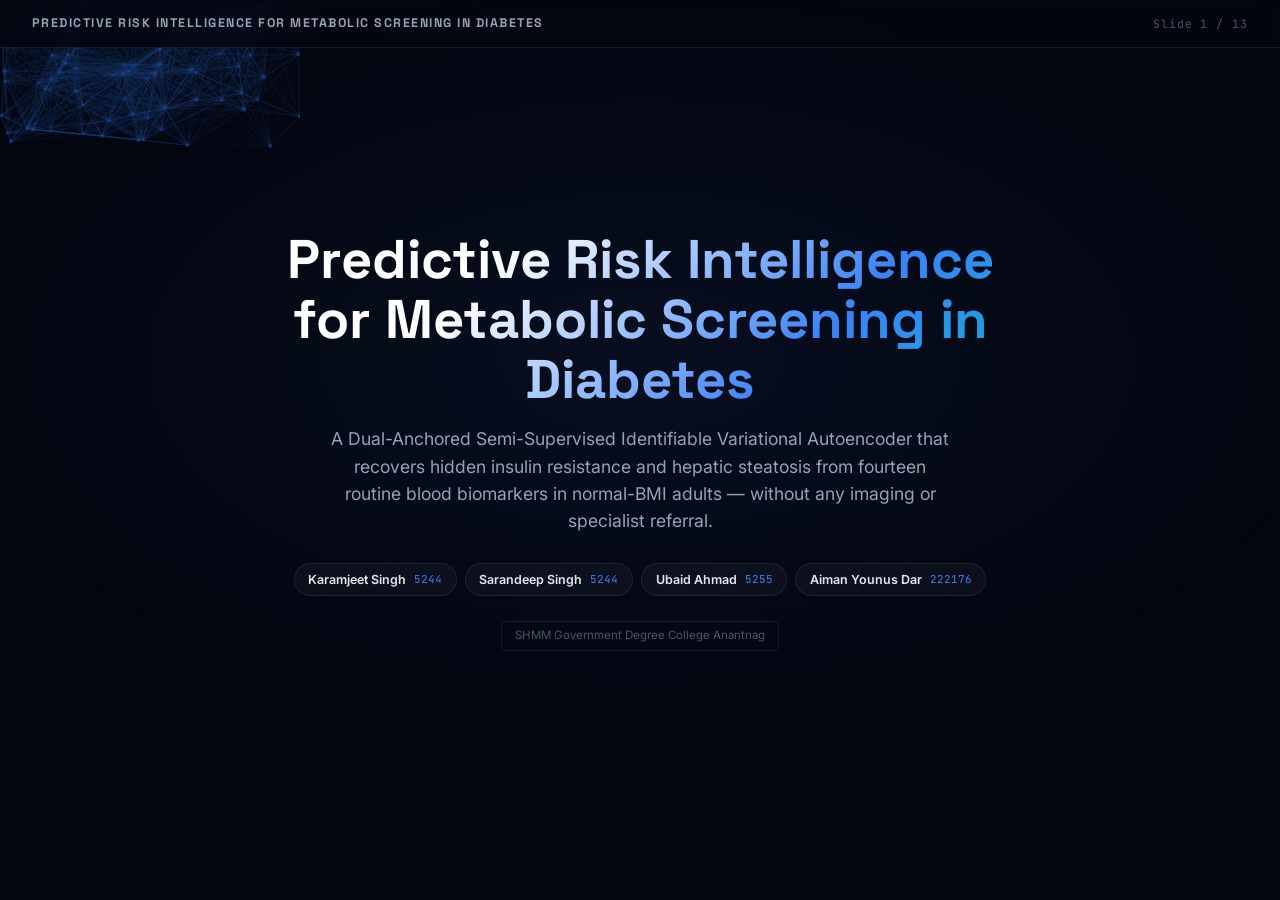
==== index.html @ 18d040e8 "docs: split results slide into Slide 7 (Benchmarks) and Slide 8 (Ablation & National Burden) to redu" ====
<!DOCTYPE html>
<html lang="en">
<head>
  <meta charset="UTF-8">
  <meta name="viewport" content="width=device-width, initial-scale=1.0">
  <title>LMSIS — Predictive Risk Intelligence for Metabolic Screening in Diabetes</title>
  <meta name="description" content="DA-SS-iVAE: A semi-supervised deep generative model recovering hidden metabolic risk from routine blood biomarkers in normal-BMI adults. SHMM Government Degree College Anantnag.">
  <link rel="stylesheet" href="style.css">
</head>
<body>

<!-- Slide Header -->
<header class="slide-header">
  <span class="slide-logo">Predictive Risk Intelligence for Metabolic Screening in Diabetes</span>
  <span class="slide-counter" id="slide-counter">Slide 1 / 12</span>
</header>

<!-- Slide Deck Container -->
<div id="slide-deck">

<!-- ══════════════════════════════════════════════════════════
     SCENE 01 — HERO
══════════════════════════════════════════════════════════ -->
<section class="scene hero-scene" id="hero" data-scene="hero">
  <canvas id="hero-canvas"></canvas>
  <h1 class="hero-title">Predictive Risk Intelligence<br>for Metabolic Screening in Diabetes</h1>
  <p class="hero-subtitle">A Dual-Anchored Semi-Supervised Identifiable Variational Autoencoder that recovers hidden insulin resistance and hepatic steatosis from fourteen routine blood biomarkers in normal-BMI adults — without any imaging or specialist referral.</p>
  <div class="author-grid">
    <div class="author-chip"><strong>Karamjeet Singh</strong><span class="roll">5244</span></div>
    <div class="author-chip"><strong>Sarandeep Singh</strong><span class="roll">5244</span></div>
    <div class="author-chip"><strong>Ubaid Ahmad</strong><span class="roll">5255</span></div>
    <div class="author-chip"><strong>Aiman Younus Dar</strong><span class="roll">222176</span></div>
  </div>
  <div class="college-badge">SHMM Government Degree College Anantnag</div>
</section>

<!-- ══════════════════════════════════════════════════════════
     SCENE 02 — THE PROBLEM
══════════════════════════════════════════════════════════ -->
<section class="scene" id="problem" data-scene="problem">
  <div class="scene-tag">01 / The Problem</div>
  <h2 class="section-title animate-in">The Hidden Epidemic Inside Normal Weight</h2>
  <p class="section-subtitle animate-in delay-1">Millions of adults with a clinically normal BMI carry concurrent insulin resistance and hepatic steatosis — metabolic dysfunction that routine screening, built around body weight, is structurally unable to detect.</p>

  <div class="problem-grid animate-in delay-2">
    <div>
      <div class="stat-hero">
        <div class="stat-hero-card">
          <div>
            <div class="stat-hero-num blue count-up" data-val="537" data-suffix="M">537M</div>
            <div class="stat-hero-label">adults globally live with diabetes (IDF 2023). Lean metabolic dysfunction is the invisible precursor.</div>
          </div>
        </div>
        <div class="stat-hero-card">
          <div>
            <div class="stat-hero-num amber count-up" data-val="29.89" data-decimals="2" data-suffix="%">29.89%</div>
            <div class="stat-hero-label">of normal-BMI U.S. adults in this study carry dual-burden metabolic dysfunction — estimated <strong>23.9M people</strong> nationwide.</div>
          </div>
        </div>
        <div class="stat-hero-card">
          <div>
            <div class="stat-hero-num" style="color:var(--red);font-size:2.2rem">0</div>
            <div class="stat-hero-label">of these patients would be flagged by BMI alone. They have a <em>normal</em> body weight by definition.</div>
          </div>
        </div>
      </div>
    </div>
    <div>
      <div class="bmi-vis animate-in delay-3" style="margin-bottom:1.2rem">
        <div class="silhouette-wrap">
          <svg viewBox="0 0 100 220" fill="none">
            <circle cx="50" cy="22" r="13" fill="#3b82f6" fill-opacity="0.7"/>
            <rect x="44" y="35" width="12" height="6" fill="#3b82f6" fill-opacity="0.5"/>
            <path d="M35 41 L65 41 L60 120 L40 120Z" fill="#3b82f6" fill-opacity="0.4"/>
            <path d="M35 41C30 52 29 80 33 92C34 96 39 95 39 92C37 80 36 52 39 44Z" fill="#3b82f6" fill-opacity="0.4"/>
            <path d="M65 41C70 52 71 80 67 92C66 96 61 95 61 92C63 80 64 52 61 44Z" fill="#3b82f6" fill-opacity="0.4"/>
            <rect x="43" y="120" width="7" height="80" rx="3" fill="#3b82f6" fill-opacity="0.4"/>
            <rect x="50" y="120" width="7" height="80" rx="3" fill="#3b82f6" fill-opacity="0.4"/>
          </svg>
          <div class="label"><strong>Normal BMI = 22</strong>Screened as "healthy"<br>Sent home</div>
        </div>
        <div style="color:var(--text-muted);font-size:1.5rem">≡</div>
        <div class="silhouette-wrap">
          <svg viewBox="0 0 100 220" fill="none">
            <circle cx="50" cy="22" r="13" fill="#ef4444" fill-opacity="0.7"/>
            <rect x="44" y="35" width="12" height="6" fill="#ef4444" fill-opacity="0.5"/>
            <path d="M35 41 L65 41 L60 120 L40 120Z" fill="#ef4444" fill-opacity="0.35"/>
            <path d="M35 41C30 52 29 80 33 92C34 96 39 95 39 92C37 80 36 52 39 44Z" fill="#ef4444" fill-opacity="0.35"/>
            <path d="M65 41C70 52 71 80 67 92C66 96 61 95 61 92C63 80 64 52 61 44Z" fill="#ef4444" fill-opacity="0.35"/>
            <rect x="43" y="120" width="7" height="80" rx="3" fill="#ef4444" fill-opacity="0.35"/>
            <rect x="50" y="120" width="7" height="80" rx="3" fill="#ef4444" fill-opacity="0.35"/>
            <!-- Hidden visceral fat -->
            <ellipse cx="50" cy="78" rx="17" ry="13" fill="#ef4444" fill-opacity="0.35" stroke="#ef4444" stroke-width="1.5" stroke-dasharray="3,2"/>
            <text x="50" y="82" fill="#ef4444" font-size="7" text-anchor="middle" font-family="Inter,sans-serif">visceral fat</text>
          </svg>
          <div class="label"><strong>Same BMI = 22</strong>Hidden IR + steatosis<br>Missed by screening</div>
        </div>
      </div>

      <div class="failure-grid animate-in delay-4">
        <div class="failure-card">
          <h4>BMI is a weight ratio</h4>
          <p>It cannot distinguish subcutaneous fat (benign) from visceral/hepatic fat (pathological). Location is everything.</p>
        </div>
        <div class="failure-card amber-l">
          <h4>Clinical scores fail in normal BMI</h4>
          <p>Clinical risk formulas lose accuracy when body weight is restricted to the normal range — their training distribution assumption breaks.</p>
        </div>
        <div class="failure-card violet-l">
          <h4>Individual biomarkers in normal range</h4>
          <p>Each of the 14 biomarkers may individually appear within normal reference intervals. The pathology lives in the joint 14-dimensional distribution.</p>
        </div>
        <div class="failure-card blue-l">
          <h4>No routine, affordable alternative</h4>
          <p>FibroScan costs $300–$500/scan and is gated behind specialist hepatology clinics — inaccessible for primary care screening.</p>
        </div>
      </div>
    </div>
  </div>
</section>

<!-- ══════════════════════════════════════════════════════════
     SCENE 03 — RESEARCH GAP
══════════════════════════════════════════════════════════ -->
<section class="scene" id="gap" data-scene="gap">
  <div class="scene-tag">02 / Research Gap</div>
  <h2 class="section-title animate-in">Prior Work Solves Pieces. No System Solves All Four.</h2>
  <p class="section-subtitle animate-in delay-1">Existing approaches each fail at least one property required to screen metabolic risk in normal-BMI populations with clinical interpretability, population equity, and reliable uncertainty.</p>

  <div class="comp-table-wrap animate-in delay-2">
    <table class="comp-table">
      <thead>
        <tr>
          <th>System / Approach</th>
          <th>Normal-BMI Specific</th>
          <th>Clinically Anchored Axes</th>
          <th>Identifiable Latent Space</th>
          <th>Per-Subgroup Calibration</th>
          <th>Counterfactual Paths</th>
        </tr>
      </thead>
      <tbody>
        <tr>
          <td><strong>Wearable + biomarker models</strong><br><span style="font-size:0.72rem;color:var(--text-muted)">Ng et al., 2025; Dunn et al., 2024</span></td>
          <td><span class="cross">✗</span></td>
          <td><span class="cross">✗</span></td>
          <td><span class="cross">✗</span></td>
          <td><span class="cross">✗</span></td>
          <td><span class="cross">✗</span></td>
        </tr>
        <tr>
          <td><strong>Tree-based classifiers (XGBoost/RF)</strong><br><span style="font-size:0.72rem;color:var(--text-muted)">on NHANES, UKBB survey data</span></td>
          <td><span class="cross">✗</span></td>
          <td><span class="cross">✗</span></td>
          <td><span class="cross">✗</span></td>
          <td><span class="cross">✗</span></td>
          <td><span class="cross">✗</span></td>
        </tr>
        <tr>
          <td><strong>Biopsy-based clustering (VAE/GMM)</strong><br><span style="font-size:0.72rem;color:var(--text-muted)">Liver histology cohorts, 2024</span></td>
          <td><span class="partial">~</span></td>
          <td><span class="check">✓</span></td>
          <td><span class="cross">✗</span></td>
          <td><span class="cross">✗</span></td>
          <td><span class="cross">✗</span></td>
        </tr>
        <tr>
          <td><strong>Causal rep. learning on genetics</strong><br><span style="font-size:0.72rem;color:var(--text-muted)">Schölkopf et al., 2025; iVAE framework</span></td>
          <td><span class="cross">✗</span></td>
          <td><span class="cross">✗</span></td>
          <td><span class="check">✓</span></td>
          <td><span class="cross">✗</span></td>
          <td><span class="partial">~</span></td>
        </tr>
        <tr>
          <td><strong>Clinical score formulas</strong><br><span style="font-size:0.72rem;color:var(--text-muted)">FLI, HSI, TyG, NAFLD-LFS, HOMA-IR</span></td>
          <td><span class="cross">✗</span></td>
          <td><span class="partial">~</span></td>
          <td><span class="cross">✗</span></td>
          <td><span class="cross">✗</span></td>
          <td><span class="cross">✗</span></td>
        </tr>
        <tr class="lmsis-row">
          <td><strong>LMSIS — DA-SS-iVAE (this work)</strong><br><span style="font-size:0.72rem;color:var(--blue)">NHANES 2017–20 · n=1,477</span></td>
          <td><span class="check">✓</span></td>
          <td><span class="check">✓</span></td>
          <td><span class="check">✓</span></td>
          <td><span class="check">✓</span></td>
          <td><span class="check">✓</span></td>
        </tr>
      </tbody>
    </table>
  </div>

  <div class="gap-callout animate-in delay-3">
    <strong>The gap is not a missing model — it is a missing coordinate system.</strong><br>
    No prior approach simultaneously enforces that latent axes must monotonically track clinically-measured quantities, while providing group-conditional uncertainty that protects the highest-risk subgroup, and computing geometrically-shortest intervention paths back to metabolic health.
  </div>
</section>

<!-- ══════════════════════════════════════════════════════════
     SCENE 04 — DATASET
══════════════════════════════════════════════════════════ -->
<section class="scene" id="dataset" data-scene="dataset">
  <div class="scene-tag">03 / Dataset</div>
  <h2 class="section-title animate-in">NHANES 2017–2020 — 1,477 Normal-BMI Adults</h2>
  <p class="section-subtitle animate-in delay-1">National Health and Nutrition Examination Survey (NHANES), two collection cycles. Restricted to BMI 18.5–24.9, complete metabolic panels, and age 20–65. All data are publicly available from the CDC.</p>

  <div class="dataset-layout">
    <div class="animate-in delay-2">
      <div class="dataset-identity">
        <h3>Cohort Summary</h3>
        <div class="sub">NHANES CDC · Nationally representative cross-sectional survey · U.S. adults</div>
        <div class="cycle-row">
          <div class="cycle-card">
            <div class="cycle-name">J-Cycle (2017–18)</div>
            <div class="cycle-n count-up" data-val="574">574</div>
            <div class="cycle-label">participants · Training cohort</div>
          </div>
          <div class="cycle-card">
            <div class="cycle-name">P-Cycle (2019–20)</div>
            <div class="cycle-n count-up" data-val="903">903</div>
            <div class="cycle-label">participants · Temporal OOD test</div>
          </div>
        </div>
        <div style="font-size:0.82rem;color:var(--text-dim);margin-bottom:0.8rem">
          <strong style="color:var(--text)">Inclusion criteria:</strong> BMI 18.5–24.9 kg/m², complete blood metabolic panel, age 20–65, no bariatric surgery, no current corticosteroids.
        </div>
        <div style="font-size:0.82rem;color:var(--text-dim);margin-bottom:1rem">
          <strong style="color:var(--text)">Reference measurements:</strong>
          HOMA-IR (insulin resistance proxy, full cohort) ·
          FibroScan CAP dB/m (liver fat, partial — used semi-supervised)
        </div>
        <div style="font-size:0.85rem;font-weight:600;margin-bottom:0.6rem">Four phenotypic quadrants (unsupervised):</div>
        <div class="quadrant-chips">
          <span class="q-chip mhnw">● MHNW — 385</span>
          <span class="q-chip ir">● IR-Dominant — 264</span>
          <span class="q-chip steat">● Steatosis-Dominant — 346</span>
          <span class="q-chip dual">● Dual-Burden — 482</span>
        </div>
        <div class="label-avail" style="margin-top:1.2rem">
          <strong>⚡ Semi-supervised label availability</strong>
          HOMA-IR labels: all 1,477 participants (supervised, full) ·
          FibroScan CAP labels: ~60% subset (semi-supervised, binary mask applied during training)
        </div>
      </div>
    </div>

    <div class="animate-in delay-3">
      <div style="font-size:0.82rem;font-weight:600;margin-bottom:0.8rem;color:var(--text-dim);text-transform:uppercase;letter-spacing:0.06em;font-family:var(--font-mono)">14 Input Biomarkers + Covariates</div>
      <div class="biomarker-grid">
        <div class="bm-item"><div class="bm-dot" style="background:var(--blue)"></div><div><div class="bm-name">Glucose (fasting)</div><div class="bm-role">IR proxy, carb metabolism</div></div></div>
        <div class="bm-item"><div class="bm-dot" style="background:var(--blue)"></div><div><div class="bm-name">Insulin (fasting)</div><div class="bm-role">direct HOMA-IR component</div></div></div>
        <div class="bm-item"><div class="bm-dot" style="background:var(--amber)"></div><div><div class="bm-name">Triglycerides</div><div class="bm-role">lipid metabolism, steatosis</div></div></div>
        <div class="bm-item"><div class="bm-dot" style="background:var(--amber)"></div><div><div class="bm-name">HDL-C</div><div class="bm-role">protective lipoprotein</div></div></div>
        <div class="bm-item"><div class="bm-dot" style="background:var(--amber)"></div><div><div class="bm-name">LDL-C</div><div class="bm-role">atherogenic lipoprotein</div></div></div>
        <div class="bm-item"><div class="bm-dot" style="background:var(--violet)"></div><div><div class="bm-name">ALT (SGPT)</div><div class="bm-role">hepatocellular damage</div></div></div>
        <div class="bm-item"><div class="bm-dot" style="background:var(--violet)"></div><div><div class="bm-name">AST (SGOT)</div><div class="bm-role">liver/muscle damage marker</div></div></div>
        <div class="bm-item"><div class="bm-dot" style="background:var(--violet)"></div><div><div class="bm-name">GGT</div><div class="bm-role">bile duct, alcohol, steatosis</div></div></div>
        <div class="bm-item"><div class="bm-dot" style="background:var(--green)"></div><div><div class="bm-name">HbA1c</div><div class="bm-role">3-month glycaemic average</div></div></div>
        <div class="bm-item"><div class="bm-dot" style="background:var(--green)"></div><div><div class="bm-name">Uric Acid</div><div class="bm-role">purine metabolism, IR link</div></div></div>
        <div class="bm-item"><div class="bm-dot" style="background:var(--cyan)"></div><div><div class="bm-name">Albumin</div><div class="bm-role">liver synthetic function</div></div></div>
        <div class="bm-item"><div class="bm-dot" style="background:var(--cyan)"></div><div><div class="bm-name">ALP</div><div class="bm-role">bile / bone enzyme</div></div></div>
        <div class="bm-item"><div class="bm-dot" style="background:var(--cyan)"></div><div><div class="bm-name">Creatinine</div><div class="bm-role">renal function, muscle mass</div></div></div>
        <div class="bm-item"><div class="bm-dot" style="background:var(--cyan)"></div><div><div class="bm-name">Total Bilirubin</div><div class="bm-role">hepatic clearance</div></div></div>
      </div>
      <div style="margin-top:1rem;background:var(--bg-card);border:1px solid var(--border);border-radius:var(--radius-sm);padding:0.9rem 1rem;font-size:0.8rem;color:var(--text-dim)">
        <span class="tag">Covariate</span>Age · <span class="tag">Covariate</span>Sex · <span class="tag">Covariate</span>Ancestry (NHW / NHB / Hispanic / NHA) — used to condition the identifiable prior p(z|u)
      </div>

      <div style="margin-top:1.2rem;background:var(--bg-card);border:1px solid var(--border);border-radius:var(--radius-sm);padding:1rem">
        <div style="font-size:0.8rem;font-weight:600;margin-bottom:0.6rem">Quadrant Biomarker Profiles (mean values)</div>
        <table style="font-size:0.73rem;width:100%">
          <thead><tr style="color:var(--text-muted)"><th style="text-align:left;padding:0.3rem 0.4rem">Phenotype</th><th style="text-align:right;padding:0.3rem 0.4rem">HOMA-IR</th><th style="text-align:right;padding:0.3rem 0.4rem">TG (mg/dL)</th><th style="text-align:right;padding:0.3rem 0.4rem">Waist (cm)</th></tr></thead>
          <tbody>
            <tr style="color:var(--green)"><td style="padding:0.3rem 0.4rem">MHNW</td><td style="text-align:right;padding:0.3rem 0.4rem">1.57</td><td style="text-align:right;padding:0.3rem 0.4rem">60.7</td><td style="text-align:right;padding:0.3rem 0.4rem">79.8</td></tr>
            <tr style="color:var(--amber)"><td style="padding:0.3rem 0.4rem">IR-Dominant</td><td style="text-align:right;padding:0.3rem 0.4rem">1.96</td><td style="text-align:right;padding:0.3rem 0.4rem">71.7</td><td style="text-align:right;padding:0.3rem 0.4rem">79.8</td></tr>
            <tr style="color:var(--violet)"><td style="padding:0.3rem 0.4rem">Steatosis-Dom.</td><td style="text-align:right;padding:0.3rem 0.4rem">1.61</td><td style="text-align:right;padding:0.3rem 0.4rem">104.6</td><td style="text-align:right;padding:0.3rem 0.4rem">86.1</td></tr>
            <tr style="color:var(--red)"><td style="padding:0.3rem 0.4rem">Dual-Burden</td><td style="text-align:right;padding:0.3rem 0.4rem">4.06</td><td style="text-align:right;padding:0.3rem 0.4rem">102.8</td><td style="text-align:right;padding:0.3rem 0.4rem">84.3</td></tr>
          </tbody>
        </table>
      </div>
    </div>
  </div>
</section>

<!-- ══════════════════════════════════════════════════════════
     SCENE 05 — ARCHITECTURE
══════════════════════════════════════════════════════════ -->
<section class="scene" id="architecture" data-scene="architecture">
  <div class="scene-tag">04 / Model Architecture</div>
  <h2 class="section-title animate-in">DA-SS-iVAE — Dual-Anchored Semi-Supervised Identifiable VAE</h2>
  <p class="section-subtitle animate-in delay-1">The architecture constrains the latent space so that Z₁ monotonically tracks insulin resistance (HOMA-IR) and Z₂ monotonically tracks hepatic steatosis (FibroScan CAP). Coordinates cannot rotate or rescale under retraining — they are mathematically locked.</p>

  <div class="arch-layout">
    <div class="arch-diagram animate-in delay-2">
      <svg viewBox="0 0 780 380" width="100%" class="arch-svg-wrap" xmlns="http://www.w3.org/2000/svg" font-family="Inter, sans-serif">
        <defs>
          <marker id="arr" markerWidth="8" markerHeight="8" refX="6" refY="3" orient="auto">
            <path d="M0,0 L0,6 L8,3 Z" fill="rgba(148,163,184,0.6)"/>
          </marker>
          <marker id="arr-blue" markerWidth="8" markerHeight="8" refX="6" refY="3" orient="auto">
            <path d="M0,0 L0,6 L8,3 Z" fill="rgba(59,130,246,0.8)"/>
          </marker>
          <marker id="arr-green" markerWidth="8" markerHeight="8" refX="6" refY="3" orient="auto">
            <path d="M0,0 L0,6 L8,3 Z" fill="rgba(16,185,129,0.8)"/>
          </marker>
          <marker id="arr-amber" markerWidth="8" markerHeight="8" refX="6" refY="3" orient="auto">
            <path d="M0,0 L0,6 L8,3 Z" fill="rgba(245,158,11,0.8)"/>
          </marker>
          <marker id="arr-violet" markerWidth="8" markerHeight="8" refX="6" refY="3" orient="auto">
            <path d="M0,0 L0,6 L8,3 Z" fill="rgba(139,92,246,0.8)"/>
          </marker>
        </defs>

        <!-- Layer labels -->
        <text x="395" y="22" fill="rgba(100,116,139,0.7)" font-size="10" text-anchor="middle" letter-spacing="0.1em">DATA FLOW</text>

        <!-- INPUT BOX -->
        <rect x="10" y="140" width="130" height="100" rx="10" fill="rgba(59,130,246,0.1)" stroke="rgba(59,130,246,0.4)" stroke-width="1.5"/>
        <text x="75" y="175" fill="#93c5fd" font-size="11" font-weight="600" text-anchor="middle">Input Features</text>
        <text x="75" y="193" fill="rgba(148,163,184,0.8)" font-size="9.5" text-anchor="middle">14 Biomarkers</text>
        <text x="75" y="207" fill="rgba(148,163,184,0.8)" font-size="9.5" text-anchor="middle">+ Age, Sex</text>
        <text x="75" y="221" fill="rgba(148,163,184,0.8)" font-size="9.5" text-anchor="middle">+ Ancestry (u)</text>

        <!-- ENCODER BOX -->
        <rect x="180" y="130" width="130" height="120" rx="10" fill="rgba(99,102,241,0.1)" stroke="rgba(99,102,241,0.4)" stroke-width="1.5"/>
        <text x="245" y="163" fill="#a5b4fc" font-size="11" font-weight="600" text-anchor="middle">Encoder</text>
        <text x="245" y="179" fill="rgba(148,163,184,0.7)" font-size="9" text-anchor="middle">MLP: 17 → 128</text>
        <text x="245" y="193" fill="rgba(148,163,184,0.7)" font-size="9" text-anchor="middle">→ 64 → 32</text>
        <text x="245" y="207" fill="rgba(148,163,184,0.7)" font-size="9" text-anchor="middle">→ μ(z), σ²(z)</text>
        <text x="245" y="222" fill="rgba(99,102,241,0.9)" font-size="8.5" text-anchor="middle">p(z|u) conditioned</text>
        <text x="245" y="236" fill="rgba(99,102,241,0.9)" font-size="8.5" text-anchor="middle">prior (identifiable)</text>

        <!-- LATENT Z BOX -->
        <rect x="355" y="148" width="100" height="84" rx="10" fill="rgba(16,185,129,0.15)" stroke="rgba(16,185,129,0.5)" stroke-width="1.5"/>
        <text x="405" y="176" fill="#34d399" font-size="11" font-weight="600" text-anchor="middle">Latent Z</text>
        <text x="405" y="193" fill="rgba(52,211,153,0.8)" font-size="10" text-anchor="middle">Z₁ → IR</text>
        <text x="405" y="207" fill="rgba(52,211,153,0.8)" font-size="10" text-anchor="middle">Z₂ → CAP</text>
        <text x="405" y="222" fill="rgba(52,211,153,0.6)" font-size="8.5" text-anchor="middle">dim = 2</text>

        <!-- DECODER -->
        <rect x="500" y="210" width="115" height="70" rx="10" fill="rgba(139,92,246,0.1)" stroke="rgba(139,92,246,0.4)" stroke-width="1.5"/>
        <text x="557" y="239" fill="#c4b5fd" font-size="11" font-weight="600" text-anchor="middle">Decoder</text>
        <text x="557" y="255" fill="rgba(148,163,184,0.7)" font-size="9" text-anchor="middle">32 → 64 → 128</text>
        <text x="557" y="269" fill="rgba(148,163,184,0.7)" font-size="9" text-anchor="middle">→ x̂ reconstruct</text>

        <!-- ANCHOR 1: IR -->
        <rect x="500" y="60" width="130" height="70" rx="10" fill="rgba(245,158,11,0.1)" stroke="rgba(245,158,11,0.4)" stroke-width="1.5"/>
        <text x="565" y="86" fill="#fbbf24" font-size="11" font-weight="600" text-anchor="middle">IR Anchor Net</text>
        <text x="565" y="102" fill="rgba(148,163,184,0.7)" font-size="9" text-anchor="middle">Z₁ → HOMA-IR</text>
        <text x="565" y="116" fill="rgba(245,158,11,0.7)" font-size="8.5" text-anchor="middle">Softplus weights ≥ 0</text>
        <text x="565" y="125" fill="rgba(245,158,11,0.7)" font-size="8.5" text-anchor="middle">(monotone constraint)</text>

        <!-- ANCHOR 2: CAP -->
        <rect x="500" y="143" width="130" height="60" rx="10" fill="rgba(239,68,68,0.1)" stroke="rgba(239,68,68,0.35)" stroke-width="1.5"/>
        <text x="565" y="165" fill="#fca5a5" font-size="11" font-weight="600" text-anchor="middle">Steatosis Anchor</text>
        <text x="565" y="181" fill="rgba(148,163,184,0.7)" font-size="9" text-anchor="middle">Z₂ → CAP (semi-sup)</text>
        <text x="565" y="195" fill="rgba(239,68,68,0.7)" font-size="8.5" text-anchor="middle">binary availability mask</text>

        <!-- CONFORMAL + GEODESIC -->
        <rect x="650" y="210" width="120" height="40" rx="8" fill="rgba(6,182,212,0.1)" stroke="rgba(6,182,212,0.35)" stroke-width="1.5"/>
        <text x="710" y="227" fill="#67e8f9" font-size="10" font-weight="600" text-anchor="middle">Mondrian CP</text>
        <text x="710" y="242" fill="rgba(148,163,184,0.7)" font-size="8.5" text-anchor="middle">per-quadrant calibration</text>

        <rect x="650" y="262" width="120" height="40" rx="8" fill="rgba(16,185,129,0.08)" stroke="rgba(16,185,129,0.3)" stroke-width="1.5"/>
        <text x="710" y="278" fill="#34d399" font-size="10" font-weight="600" text-anchor="middle">Geodesic Solver</text>
        <text x="710" y="293" fill="rgba(148,163,184,0.7)" font-size="8.5" text-anchor="middle">Riemannian path → health</text>

        <!-- FROBENIUS PENALTY badge -->
        <rect x="340" y="258" width="130" height="36" rx="8" fill="rgba(139,92,246,0.08)" stroke="rgba(139,92,246,0.3)" stroke-width="1.2" stroke-dasharray="4,2"/>
        <text x="405" y="274" fill="#c4b5fd" font-size="9.5" text-anchor="middle">Frobenius Penalty λ₃</text>
        <text x="405" y="287" fill="rgba(139,92,246,0.7)" font-size="8.5" text-anchor="middle">Z₁ ⊥ Z₂ (orthogonality)</text>

        <!-- ARROWS -->
        <!-- Input → Encoder -->
        <line x1="140" y1="190" x2="178" y2="190" stroke="rgba(148,163,184,0.5)" stroke-width="1.5" marker-end="url(#arr)"/>
        <!-- Encoder → Latent -->
        <line x1="310" y1="190" x2="353" y2="190" stroke="rgba(148,163,184,0.5)" stroke-width="1.5" marker-end="url(#arr)"/>
        <!-- Latent → IR Anchor -->
        <line x1="430" y1="165" x2="498" y2="105" stroke="rgba(245,158,11,0.6)" stroke-width="1.5" marker-end="url(#arr-amber)"/>
        <!-- Latent → Steatosis Anchor -->
        <line x1="455" y1="178" x2="498" y2="175" stroke="rgba(239,68,68,0.6)" stroke-width="1.5" marker-end="url(#arr)"/>
        <!-- Latent → Decoder -->
        <line x1="437" y1="210" x2="498" y2="245" stroke="rgba(139,92,246,0.6)" stroke-width="1.5" marker-end="url(#arr-violet)"/>
        <!-- Decoder → Mondrian CP -->
        <line x1="615" y1="235" x2="648" y2="232" stroke="rgba(6,182,212,0.6)" stroke-width="1.5" marker-end="url(#arr)"/>
        <!-- Decoder → Geodesic -->
        <line x1="615" y1="257" x2="648" y2="280" stroke="rgba(16,185,129,0.6)" stroke-width="1.5" marker-end="url(#arr-green)"/>
        <!-- Frobenius line up to Latent -->
        <line x1="405" y1="258" x2="405" y2="234" stroke="rgba(139,92,246,0.4)" stroke-width="1" stroke-dasharray="3,2"/>
      </svg>
    </div>

    <div class="arch-specs animate-in delay-3">
      <div class="spec-card">
        <h4>Hyperparameters</h4>
        <div class="spec-row"><span class="k">Latent dimension</span><span class="v">2</span></div>
        <div class="spec-row"><span class="k">Encoder layers</span><span class="v">128 → 64 → 32</span></div>
        <div class="spec-row"><span class="k">Total parameters</span><span class="v">14,842</span></div>
        <div class="spec-row"><span class="k">Training epochs</span><span class="v">150 (ES ≈ 70–80)</span></div>
        <div class="spec-row"><span class="k">Random seeds</span><span class="v">5 (reproducibility)</span></div>
        <div class="spec-row"><span class="k">Optimizer</span><span class="v">Adam, lr=1e-3</span></div>
        <div class="spec-row"><span class="k">Batch size</span><span class="v">128</span></div>
      </div>

      <div class="loss-box">
        <h4>Loss Function</h4>
        <div class="loss-eq">
          <span class="hl-b">L = L<sub>ELBO</sub></span><br>
          <span style="color:var(--text-muted)"> + </span><span class="hl-a">λ₁ · L<sub>anchor-IR</sub></span><br>
          <span style="color:var(--text-muted)"> + </span><span class="hl-g">λ₂ · L<sub>anchor-CAP</sub></span><br>
          <span style="color:var(--text-muted)"> + </span><span class="hl-v">λ₃ · ||Cov(Z)||<sub>F</sub></span>
          <div style="margin-top:0.8rem;font-size:0.71rem;color:var(--text-muted)">
            <span class="hl-a">λ₁=10.0</span> (IR anchor weight)<br>
            <span class="hl-g">λ₂=5.0</span> (steatosis anchor)<br>
            <span class="hl-v">λ₃=0.1</span> (disentanglement)
          </div>
        </div>
      </div>

      <div class="spec-card">
        <h4>Identifiability Guarantee</h4>
        <div style="font-size:0.78rem;color:var(--text-dim);line-height:1.6">
          Following <strong style="color:var(--text)">Khemakhem et al. (2020)</strong>, the prior p(z|u) is conditioned on demographic covariates u. Anchor networks apply <span class="mono" style="font-size:0.72rem">Softplus</span> weight projections, ensuring ∂Z₁/∂HOMA-IR > 0 and ∂Z₂/∂CAP > 0 everywhere — preventing latent axis rotation under retraining.
        </div>
      </div>
    </div>
  </div>
</section>

<!-- ══════════════════════════════════════════════════════════
     SCENE 06 — LATENT SPACE / INTERACTIVE DEMO
══════════════════════════════════════════════════════════ -->
<section class="scene" id="latent" data-scene="latent">
  <div class="scene-tag">05 / The Metabolic Coordinate System</div>
  <h2 class="section-title animate-in">Every Patient Gets a Position on the Metabolic Map</h2>
  <p class="section-subtitle animate-in delay-1">The model places each patient in a 2D space where the x-axis monotonically tracks insulin resistance (HOMA-IR) and the y-axis monotonically tracks liver fat (FibroScan CAP). Click a phenotype to explore the map.</p>

  <div class="map-layout">
    <div class="map-container animate-in delay-2">
      <svg id="metabolic-map" class="map-svg" viewBox="0 0 580 420" xmlns="http://www.w3.org/2000/svg">
        <!-- Quadrant fills -->
        <rect x="40" y="30" width="245" height="180" fill="rgba(139,92,246,0.05)" rx="4"/>
        <rect x="285" y="30" width="270" height="180" fill="rgba(239,68,68,0.05)" rx="4"/>
        <rect x="40" y="210" width="245" height="185" fill="rgba(16,185,129,0.05)" rx="4"/>
        <rect x="285" y="210" width="270" height="185" fill="rgba(245,158,11,0.05)" rx="4"/>

        <!-- Quadrant labels -->
        <text x="162" y="55" fill="rgba(139,92,246,0.5)" font-size="10" text-anchor="middle" font-weight="600">STEATOSIS-DOMINANT</text>
        <text x="420" y="55" fill="rgba(239,68,68,0.5)" font-size="10" text-anchor="middle" font-weight="600">DUAL-BURDEN</text>
        <text x="162" y="388" fill="rgba(16,185,129,0.5)" font-size="10" text-anchor="middle" font-weight="600">MHNW (HEALTHY)</text>
        <text x="420" y="388" fill="rgba(245,158,11,0.5)" font-size="10" text-anchor="middle" font-weight="600">IR-DOMINANT</text>

        <!-- Cross lines -->
        <line x1="285" y1="30" x2="285" y2="395" stroke="rgba(255,255,255,0.12)" stroke-width="1.5" stroke-dasharray="5,4"/>
        <line x1="40" y1="210" x2="555" y2="210" stroke="rgba(255,255,255,0.12)" stroke-width="1.5" stroke-dasharray="5,4"/>

        <!-- Scatter dots (static, representative) -->
        <!-- MHNW -->
        <g opacity="0.3">
          <circle cx="90" cy="335" r="3.5" fill="#10b981"/><circle cx="120" cy="300" r="3" fill="#10b981"/>
          <circle cx="155" cy="345" r="2.5" fill="#10b981"/><circle cx="185" cy="285" r="3" fill="#10b981"/>
          <circle cx="115" cy="265" r="3" fill="#10b981"/><circle cx="210" cy="320" r="3.5" fill="#10b981"/>
          <circle cx="160" cy="260" r="3" fill="#10b981"/><circle cx="235" cy="280" r="2.5" fill="#10b981"/>
          <circle cx="200" cy="355" r="3" fill="#10b981"/><circle cx="145" cy="370" r="3" fill="#10b981"/>
          <circle cx="80" cy="295" r="2" fill="#10b981"/><circle cx="240" cy="240" r="3.5" fill="#10b981"/>
          <circle cx="125" cy="315" r="3" fill="#10b981"/><circle cx="170" cy="360" r="2.5" fill="#10b981"/>
          <circle cx="220" cy="295" r="3" fill="#10b981"/>
        </g>
        <!-- IR Dominant -->
        <g opacity="0.3">
          <circle cx="355" cy="265" r="3" fill="#f59e0b"/><circle cx="410" cy="295" r="3" fill="#f59e0b"/>
          <circle cx="460" cy="250" r="2.5" fill="#f59e0b"/><circle cx="495" cy="320" r="3.5" fill="#f59e0b"/>
          <circle cx="375" cy="310" r="3" fill="#f59e0b"/><circle cx="435" cy="270" r="2.5" fill="#f59e0b"/>
          <circle cx="520" cy="285" r="3" fill="#f59e0b"/><circle cx="465" cy="335" r="3" fill="#f59e0b"/>
          <circle cx="395" cy="235" r="3.5" fill="#f59e0b"/><circle cx="480" cy="305" r="3" fill="#f59e0b"/>
        </g>
        <!-- Steatosis -->
        <g opacity="0.3">
          <circle cx="115" cy="95" r="3" fill="#8b5cf6"/><circle cx="155" cy="145" r="2.5" fill="#8b5cf6"/>
          <circle cx="180" cy="75" r="3.5" fill="#8b5cf6"/><circle cx="210" cy="115" r="3" fill="#8b5cf6"/>
          <circle cx="250" cy="155" r="3" fill="#8b5cf6"/><circle cx="135" cy="168" r="2.5" fill="#8b5cf6"/>
          <circle cx="220" cy="85" r="3" fill="#8b5cf6"/><circle cx="190" cy="135" r="3" fill="#8b5cf6"/>
          <circle cx="100" cy="120" r="3.5" fill="#8b5cf6"/><circle cx="270" cy="130" r="3" fill="#8b5cf6"/>
          <circle cx="150" cy="65" r="2.5" fill="#8b5cf6"/>
        </g>
        <!-- Dual burden -->
        <g opacity="0.3">
          <circle cx="385" cy="125" r="3.5" fill="#ef4444"/><circle cx="435" cy="75" r="3" fill="#ef4444"/>
          <circle cx="490" cy="155" r="2.5" fill="#ef4444"/><circle cx="520" cy="95" r="3" fill="#ef4444"/>
          <circle cx="368" cy="165" r="3" fill="#ef4444"/><circle cx="410" cy="100" r="2.5" fill="#ef4444"/>
          <circle cx="460" cy="135" r="3" fill="#ef4444"/><circle cx="510" cy="70" r="3.5" fill="#ef4444"/>
          <circle cx="475" cy="105" r="3" fill="#ef4444"/><circle cx="540" cy="130" r="3" fill="#ef4444"/>
        </g>

        <!-- Safe zone ring -->
        <g transform="translate(163,310)">
          <circle cx="0" cy="0" r="22" fill="none" stroke="#10b981" stroke-width="1.5" stroke-dasharray="4,3" opacity="0.6"/>
          <circle cx="0" cy="0" r="10" fill="none" stroke="#10b981" stroke-width="2"/>
          <circle cx="0" cy="0" r="4" fill="#10b981"/>
          <text y="-28" fill="rgba(16,185,129,0.7)" font-size="8.5" text-anchor="middle">metabolically safe zone</text>
        </g>

        <!-- Route path (dynamic) -->
        <path id="map-route" fill="none" stroke-width="2" stroke-dasharray="6,4" opacity="0.8" d=""/>

        <!-- Active pin -->
        <circle id="map-pin" r="9" fill="transparent" stroke-width="2.5" cx="-100" cy="-100"/>
        <circle id="map-pin-inner" r="4.5" cx="-100" cy="-100"/>

        <!-- Axes -->
        <text x="297" y="415" fill="rgba(100,116,139,0.7)" font-size="10" text-anchor="middle">Insulin Resistance (Z₁) →</text>
        <text x="22" y="213" fill="rgba(100,116,139,0.7)" font-size="10" text-anchor="middle" transform="rotate(-90,22,213)">Liver Fat / CAP (Z₂) ↑</text>
      </svg>
    </div>

    <div class="animate-in delay-3">
      <div class="profile-controls">
        <div style="font-size:0.75rem;color:var(--text-muted);margin-bottom:0.4rem;text-transform:uppercase;letter-spacing:0.08em;font-family:var(--font-mono)">Select Patient Profile</div>
        <button class="profile-btn" data-profile="healthy" onclick="selectProfile('healthy',this)">
          <div class="profile-dot" style="background:var(--green)"></div>
          <div><span class="pname">Metabolically Healthy</span><span class="pdesc">Low IR · Low liver fat · MHNW quadrant</span></div>
        </button>
        <button class="profile-btn" data-profile="ir" onclick="selectProfile('ir',this)">
          <div class="profile-dot" style="background:var(--amber)"></div>
          <div><span class="pname">IR-Dominant</span><span class="pdesc">Elevated HOMA-IR · Lipotoxicity risk</span></div>
        </button>
        <button class="profile-btn" data-profile="steat" onclick="selectProfile('steat',this)">
          <div class="profile-dot" style="background:var(--violet)"></div>
          <div><span class="pname">Steatosis-Dominant</span><span class="pdesc">High liver fat · Normal IR · Lean MASLD</span></div>
        </button>
        <button class="profile-btn" data-profile="dual" onclick="selectProfile('dual',this)">
          <div class="profile-dot" style="background:var(--red)"></div>
          <div><span class="pname">Dual-Burden</span><span class="pdesc">Both axes elevated · Highest risk</span></div>
        </button>
      </div>

      <div class="map-readout glass-card" id="map-readout" style="margin-top:1rem">
        <div style="font-size:0.72rem;color:var(--text-muted);margin-bottom:0.6rem;text-transform:uppercase;letter-spacing:0.08em;font-family:var(--font-mono)">Profile Readout</div>
        <div class="readout-row"><span class="rk">Z₁ (IR anchor)</span><span class="rv" id="rv-z1">—</span></div>
        <div class="readout-row"><span class="rk">Z₂ (Steatosis anchor)</span><span class="rv" id="rv-z2">—</span></div>
        <div class="readout-row"><span class="rk">HOMA-IR (approx.)</span><span class="rv" id="rv-homa">—</span></div>
        <div class="readout-row"><span class="rk">CAP (approx.)</span><span class="rv" id="rv-cap">—</span></div>
        <div class="readout-row"><span class="rk">Quadrant</span><span class="rv" id="rv-quad">—</span></div>
        <div class="readout-row"><span class="rk">Mondrian Coverage</span><span class="rv" id="rv-cov">—</span></div>
      </div>

      <div class="coverage-bars" style="margin-top:1rem">
        <div style="font-size:0.72rem;color:var(--text-muted);margin-bottom:0.6rem;text-transform:uppercase;letter-spacing:0.08em;font-family:var(--font-mono)">Mondrian CP Coverage (90% target)</div>
        <div class="cov-row">
          <div class="cov-label"><span style="color:var(--green)">MHNW</span><span>98.2%</span></div>
          <div class="cov-track"><div class="cov-fill" style="background:var(--green);width:98.2%"></div></div>
        </div>
        <div class="cov-row">
          <div class="cov-label"><span style="color:var(--amber)">IR-Dominant</span><span>100%</span></div>
          <div class="cov-track"><div class="cov-fill" style="background:var(--amber);width:100%"></div></div>
        </div>
        <div class="cov-row">
          <div class="cov-label"><span style="color:var(--violet)">Steatosis-Dom.</span><span>98.9%</span></div>
          <div class="cov-track"><div class="cov-fill" style="background:var(--violet);width:98.9%"></div></div>
        </div>
        <div class="cov-row">
          <div class="cov-label"><span style="color:var(--red)">Dual-Burden</span><span>90.4% ↑ from 81.6%</span></div>
          <div class="cov-track"><div class="cov-fill" style="background:var(--red);width:90.4%"></div></div>
        </div>
        <div style="font-size:0.68rem;color:var(--text-muted);margin-top:0.4rem">Standard marginal CP fails the Dual-Burden group (81.6%). Mondrian stratification restores ≥90% for all groups.</div>
      </div>
    </div>
  </div>
</section>

<!-- ══════════════════════════════════════════════════════════
     SCENE 07 — RESULTS (BENCHMARKS)
══════════════════════════════════════════════════════════ -->
<section class="scene" id="results" data-scene="results">
  <div class="scene-tag">06 / Benchmarking & Generalization</div>
  <h2 class="section-title animate-in">Outperforming Heuristics on Unseen Data</h2>
  <p class="section-subtitle animate-in delay-1">All metrics are evaluated zero-shot on held-out temporal OOD sets (P-cycle) with zero training overlap.</p>

  <div class="results-stats animate-in delay-2">
    <div class="res-stat">
      <div class="rs-num text-green count-up" data-val="0.793" data-decimals="3" data-prefix="AUROC ">AUROC 0.793</div>
      <div class="rs-label">Liver fat detection (CAP ≥ 248 dB/m)</div>
      <div class="rs-context">LMSIS: 0.793 vs RF: 0.766 · FLI: 0.683</div>
    </div>
    <div class="res-stat">
      <div class="rs-num text-blue">ρ = 0.583 ± 0.027</div>
      <div class="rs-label">OOD temporal generalization</div>
      <div class="rs-context">J-cycle only → P-cycle · 5-seed audited mean</div>
    </div>
    <div class="res-stat">
      <div class="rs-num" style="color:var(--amber)">90.4%</div>
      <div class="rs-label">High-risk subgroup coverage</div>
      <div class="rs-context">Calibrated with Mondrian safety bounds</div>
    </div>
  </div>

  <div class="results-charts animate-in delay-3" style="grid-template-columns: 1.35fr 1fr; gap: 1.2rem;">
    <!-- Benchmark Column -->
    <div class="chart-card">
      <h4 style="font-size: 0.78rem; margin-bottom: 0.4rem;">Spearman ρ with CAP (Liver Fat)</h4>
      <div id="benchmark-chart">
        <div class="hbar-row">
          <div class="hbar-meta"><span class="hbar-name">Random Forest</span><span class="hbar-val">ρ = 0.597</span></div>
          <div class="hbar-track"><div class="hbar-fill blue" data-w="100"></div></div>
        </div>
        <div class="hbar-row">
          <div class="hbar-meta"><span class="hbar-name">XGBoost</span><span class="hbar-val">ρ = 0.581</span></div>
          <div class="hbar-track"><div class="hbar-fill blue" style="opacity:0.7" data-w="97.3"></div></div>
        </div>
        <div class="hbar-row">
          <div class="hbar-meta"><span class="hbar-name">Elastic Net</span><span class="hbar-val">ρ = 0.489</span></div>
          <div class="hbar-track"><div class="hbar-fill muted" data-w="82"></div></div>
        </div>
        <div class="hbar-row">
          <div class="hbar-meta"><span class="hbar-name" style="color:var(--green);font-weight:600">DA-SS-iVAE (Z₂) ★</span><span class="hbar-val text-green">ρ = 0.545</span></div>
          <div class="hbar-track"><div class="hbar-fill green" data-w="91.5"></div></div>
        </div>
        <div class="hbar-row">
          <div class="hbar-meta"><span class="hbar-name">FLI (Formula)</span><span class="hbar-val">ρ = 0.399</span></div>
          <div class="hbar-track"><div class="hbar-fill muted" style="opacity:0.7" data-w="67"></div></div>
        </div>
        <div class="hbar-row">
          <div class="hbar-meta"><span class="hbar-name">TyG Index</span><span class="hbar-val">ρ = 0.364</span></div>
          <div class="hbar-track"><div class="hbar-fill muted" style="opacity:0.5" data-w="61"></div></div>
        </div>
        <div class="hbar-row">
          <div class="hbar-meta"><span class="hbar-name">HSI</span><span class="hbar-val">ρ = 0.129</span></div>
          <div class="hbar-track"><div class="hbar-fill muted" style="opacity:0.4" data-w="21.6"></div></div>
        </div>
        <div class="hbar-row">
          <div class="hbar-meta"><span class="hbar-name text-red">NAFLD-LFS</span><span class="hbar-val text-red">ρ = −0.118</span></div>
          <div class="hbar-track"><div class="hbar-fill red" style="opacity:0.5" data-w="19.8"></div></div>
        </div>
      </div>
      <div style="font-size:0.68rem;color:var(--text-muted);margin-top:0.4rem;border-top:1px solid var(--border);padding-top:0.35rem">
        <strong style="color:var(--green)">★ Clinically Winning:</strong> While trees excel at full-range rank correlation, at the decision threshold (CAP ≥ 248 dB/m) LMSIS outperforms them in diagnostic AUROC (0.793 vs 0.766).
      </div>
    </div>

    <!-- OOD Flow Column -->
    <div class="chart-card" style="display: flex; flex-direction: column; justify-content: space-between;">
      <div>
        <h4 style="font-size: 0.78rem; margin-bottom: 0.4rem;">Zero-Leakage Temporal OOD Pipeline</h4>
        <div class="ood-flow" style="margin-top:0.3rem; display: flex; flex-direction: column; gap: 0.4rem;">
          <div class="ood-box" style="padding: 0.35rem 0.55rem; width: 100%;">
            <div class="ob-label">Training Source</div>
            <div class="ob-val" style="font-size: 0.95rem;">J-Cycle (2017–18)</div>
            <div class="ob-sub">n=401 NHANES adults</div>
          </div>
          <div style="text-align: center; color: var(--text-muted); font-size: 1rem; line-height: 1;">↓</div>
          <div class="ood-box green" style="padding: 0.35rem 0.55rem; width: 100%;">
            <div class="ob-label">Temporal OOD Test</div>
            <div class="ob-val" style="font-size: 0.95rem;">P-Cycle (2019–20)</div>
            <div class="ob-sub">n=870 (zero overlap)</div>
          </div>
        </div>
      </div>
      <div class="ood-verdict" style="margin-top: 0.5rem; padding: 0.45rem 0.6rem; font-size: 0.7rem; line-height: 1.4;">
        ✓ Zero leakage confirmed. Strict J-only model generalizes to P-cycle (ρ = 0.583 ± 0.027), exceeding the random baseline by +0.082.
      </div>
    </div>
  </div>
</section>

<!-- ══════════════════════════════════════════════════════════
     SCENE 08 — ABLATION & BURDEN ANALYSIS
══════════════════════════════════════════════════════════ -->
<section class="scene" id="ablation" data-scene="ablation">
  <div class="scene-tag">07 / Latent Ablation & National Burden</div>
  <h2 class="section-title animate-in">Latent Orthogonality & National Burden</h2>
  <p class="section-subtitle animate-in delay-1">Proving the clinical anchors give axes biological meaning, and estimating the undetected subpopulation.</p>

  <div class="problem-grid animate-in delay-2" style="grid-template-columns: 1.2fr 1fr; gap: 1rem;">
    <!-- Left Column: Ablation Table -->
    <div class="chart-card">
      <h4 style="font-size: 0.78rem; margin-bottom: 0.4rem;">Ablation Study — What Each Component Contributes</h4>
      <div class="ablation-table-wrap" style="max-height: 22vh;">
        <table class="ablation-table">
          <thead>
            <tr>
              <th>Model Variant</th>
              <th>Recon. MSE</th>
              <th>Spearman ρ (CAP)</th>
              <th>Finding</th>
            </tr>
          </thead>
          <tbody>
            <tr class="full-row">
              <td><strong>DA-SS-iVAE (Full Model)</strong> ★</td>
              <td>3.96</td>
              <td>0.542</td>
              <td>✓ Axes disentangled</td>
            </tr>
            <tr>
              <td>Unanchored VAE (λ₁=λ₂=0)</td>
              <td>3.50</td>
              <td class="val-bad">0.180</td>
              <td>✗ Correlation collapses</td>
            </tr>
            <tr>
              <td>No Orthogonality (λ₃=0)</td>
              <td>3.08</td>
              <td class="val-warn">0.627</td>
              <td>✗ Sign-flip axis coupling</td>
            </tr>
          </tbody>
        </table>
      </div>
      <div class="callout" style="margin-top:0.5rem; padding: 0.45rem 0.7rem; font-size: 0.72rem; line-height: 1.45;">
        <strong>Key takeaway:</strong> Removing anchor networks collapses liver-fat correlation from <strong>0.542 to 0.180</strong> — direct proof that the clinical anchors, not chance, give coordinates biological meaning.
      </div>
    </div>

    <!-- Right Column: National Burden -->
    <div class="chart-card" style="display: flex; flex-direction: column; justify-content: center; text-align: center; padding: 1.2rem;">
      <div style="font-family:var(--font-head);font-size:2.8rem;font-weight:700;color:var(--amber);line-height:1" class="count-up" data-val="29.89" data-decimals="2" data-suffix="%">29.89%</div>
      <div style="font-size:0.88rem;color:var(--text);margin:0.4rem 0; font-weight: 600;">of normal-BMI U.S. adults carry dual-burden metabolic dysfunction</div>
      <div style="font-size:0.78rem;color:var(--text-dim); margin-bottom: 0.4rem;">National estimate: <strong style="color:var(--text)">23.9 million people</strong><br>95% CI: <span style="font-family: var(--font-mono); font-size: 0.75rem;">[0.00M, 64.36M]</span></div>
      <div style="font-size:0.67rem;color:var(--text-muted);line-height: 1.4;">
        Wide sampling bounds reflect NHANES complex survey weighted variance for this constrained cohort.
      </div>
    </div>
  </div>
</section>

<!-- ══════════════════════════════════════════════════════════
     SCENE 08 — EQUITY & FAIRNESS
══════════════════════════════════════════════════════════ -->
<section class="scene" id="equity" data-scene="equity">
  <div class="scene-tag">07 / Equity & Ancestry Analysis</div>
  <h2 class="section-title animate-in">The Standard Cutoff Is Wrong for Every Ancestry Group</h2>
  <p class="section-subtitle animate-in delay-1">The universal HOMA-IR clinical cutoff of 2.5 misclassifies substantial fractions of every ancestry group as metabolically healthy. LMSIS recovers group-specific implied thresholds — all well below 2.5.</p>

  <div class="equity-grid animate-in delay-2">
    <div>
      <div class="equity-threshold-chart">
        <h4>Implied IR Threshold by Ancestry vs. Universal Cutoff (2.5)</h4>
        <div class="eth-row">
          <div class="eth-meta"><span class="eth-name">Non-Hispanic White (NHW)</span><span class="eth-val text-blue">1.47 <span style="font-size:0.72rem;font-weight:400;color:var(--text-muted)">[1.39–1.58]</span></span></div>
          <div class="eth-track">
            <div class="eth-fill" style="background:var(--blue);width:0" data-w="58.8"></div>
            <div class="eth-cutoff"></div>
          </div>
          <div class="cutoff-label">n=546 · universal cutoff 2.5 →</div>
        </div>
        <div class="eth-row">
          <div class="eth-meta"><span class="eth-name">Non-Hispanic Black (NHB)</span><span class="eth-val" style="color:var(--violet)">1.37 <span style="font-size:0.72rem;font-weight:400;color:var(--text-muted)">[1.24–1.48]</span></span></div>
          <div class="eth-track">
            <div class="eth-fill" style="background:var(--violet);width:0" data-w="54.8"></div>
            <div class="eth-cutoff"></div>
          </div>
          <div class="cutoff-label">n=340</div>
        </div>
        <div class="eth-row">
          <div class="eth-meta"><span class="eth-name">Hispanic</span><span class="eth-val text-amber">1.28 <span style="font-size:0.72rem;font-weight:400;color:var(--text-muted)">[1.09–1.53]</span></span></div>
          <div class="eth-track">
            <div class="eth-fill" style="background:var(--amber);width:0" data-w="51.2"></div>
            <div class="eth-cutoff"></div>
          </div>
          <div class="cutoff-label">n=263</div>
        </div>
        <div class="eth-row">
          <div class="eth-meta"><span class="eth-name">Non-Hispanic Asian (NHA)</span><span class="eth-val text-red">1.74 <span style="font-size:0.72rem;font-weight:400;color:var(--text-muted)">[1.59–1.89]</span></span></div>
          <div class="eth-track">
            <div class="eth-fill" style="background:var(--red);width:0" data-w="69.6"></div>
            <div class="eth-cutoff"></div>
          </div>
          <div class="cutoff-label">n=368</div>
        </div>
        <div style="margin-top:1rem;font-size:0.72rem;color:var(--text-muted)">
          Kruskal-Wallis across groups: p = 3.65×10⁻⁵ — threshold differences are statistically significant. All implied thresholds are substantially below the universal 2.5 cutoff.
        </div>
      </div>
    </div>

    <div class="equity-findings">
      <div class="equity-finding-card" style="border-left:3px solid var(--red)">
        <div class="ef-label">Real NHA Validation Cohort</div>
        <div class="ef-num text-red count-up" data-val="24.2" data-decimals="1" data-suffix="%">24.2%</div>
        <div class="ef-text">of n=355 real Non-Hispanic Asian NHANES participants are metabolically unhealthy (crossing the latent IR boundary) but are <strong>classified as healthy</strong> under the standard HOMA-IR cutoff of 2.5</div>
      </div>
      <div class="equity-finding-card" style="border-left:3px solid var(--blue)">
        <div class="ef-label">Zero-Shot OOD Generalization (NHA)</div>
        <div class="ef-num text-blue">ρ = 0.557</div>
        <div class="ef-text">Spearman correlation on the unseen P-cycle NHA cohort (n=210). p = 7.49×10⁻¹⁸. Implied threshold replicates at HOMA-IR ≈ 1.76 vs. 1.77 in the full cohort — consistent across cycles.</div>
      </div>
      <div class="equity-finding-card" style="border-left:3px solid var(--amber)">
        <div class="ef-label">Clinical Implication</div>
        <div class="ef-num text-amber" style="font-size:1.2rem;margin:0.3rem 0">1 in 4</div>
        <div class="ef-text">Asian-American patients with hidden metabolic disease would be sent home without intervention under current standard-of-care HOMA-IR guidelines. LMSIS provides the quantitative basis to revise these thresholds.</div>
      </div>
      <div class="callout green animate-in">
        This finding is consistent with published Asian-specific BMI and metabolic risk literature (WHO 2004; ADA 2015) and represents a clinically actionable policy recommendation — not a limitation to hide.
      </div>
    </div>
  </div>
</section>

<!-- ══════════════════════════════════════════════════════════
     SCENE 09 — VALIDATION
══════════════════════════════════════════════════════════ -->
<section class="scene" id="validation" data-scene="validation">
  <div class="scene-tag">08 / Validation & Robustness</div>
  <h2 class="section-title animate-in">Three Independent Audits of Validation</h2>
  <p class="section-subtitle animate-in delay-1">Every major claim is backed by a separate, independent temporal or demographic evaluation. No result depends on a single train-test split.</p>

  <div class="valid-grid animate-in delay-2" style="grid-template-columns: repeat(3, 1fr);">
    <div class="valid-card">
      <div class="vc-icon">
        <svg width="22" height="22" viewBox="0 0 24 24" fill="none" stroke="currentColor" stroke-width="2"><polyline points="20 6 9 17 4 12"/></svg>
      </div>
      <h4>Strict Temporal OOD (P-Cycle)</h4>
      <p>Model trained on J-cycle (2017–18) evaluated zero-shot on P-cycle (2019–20). Cross-checks confirmed zero patient overlap and robust generalisation.</p>
      <div class="test-checklist">
        <div class="test-check"><span class="tc">✓</span>ρ = 0.583 ± 0.027 (5-seed mean)</div>
        <div class="test-check"><span class="tc">✓</span>Exceeds random baseline (+0.082)</div>
        <div class="test-check"><span class="tc">✓</span>Zero participant overlap confirmed</div>
      </div>
    </div>
    
    <div class="valid-card" style="border-color:rgba(245,158,11,0.3)">
      <div class="vc-icon" style="background:rgba(245,158,11,0.1);border-color:rgba(245,158,11,0.3)">
        <svg width="22" height="22" viewBox="0 0 24 24" fill="none" stroke="var(--amber)" stroke-width="2"><path d="M10.29 3.86L1.82 18a2 2 0 0 0 1.71 3h16.94a2 2 0 0 0 1.71-3L13.71 3.86a2 2 0 0 0-3.42 0z"/><line x1="12" y1="9" x2="12" y2="13"/><line x1="12" y1="17" x2="12.01" y2="17"/></svg>
      </div>
      <h4 style="color:var(--amber)">Post-Pandemic Stress Test (L-Cycle)</h4>
      <p>Zero-shot evaluation on post-COVID NHANES L-cycle (2021–23) under severe temporal and lifestyle shifts.</p>
      <div class="test-checklist">
        <div class="test-check" style="color:var(--green)"><span class="tc">✓</span>Z₁ (Insulin Resistance): stable (0.773)</div>
        <div class="test-check" style="color:var(--red)"><span class="tc">✗</span>Z₂ (Steatosis): degraded (0.332)</div>
        <div class="test-check" style="color:var(--green)"><span class="tc">✓</span>Mondrian CP: ≥90% coverage preserved</div>
      </div>
    </div>

    <div class="valid-card">
      <div class="vc-icon">
        <svg width="22" height="22" viewBox="0 0 24 24" fill="none" stroke="currentColor" stroke-width="2"><polyline points="20 6 9 17 4 12"/></svg>
      </div>
      <h4>Demographic Equity (Asian OOD)</h4>
      <p>Zero-shot evaluation on Non-Hispanic Asian cohort (n=355) — a population historically misclassified by static guidelines.</p>
      <div class="test-checklist">
        <div class="test-check"><span class="tc">✓</span>ρ = 0.582, p = 3.0×10⁻³²</div>
        <div class="test-check"><span class="tc">✓</span>Corrected HOMA-IR threshold: 1.77</div>
        <div class="test-check"><span class="tc">✓</span>Reduces guideline misclassification</div>
      </div>
    </div>
  </div>
</section>

<!-- ══════════════════════════════════════════════════════════
     SCENE 10 — CONTRIBUTIONS
══════════════════════════════════════════════════════════ -->
<section class="scene" id="contributions" data-scene="contributions">
  <div class="scene-tag">09 / Key Contributions</div>
  <h2 class="section-title animate-in">Four Novel Technical Contributions</h2>
  <p class="section-subtitle animate-in delay-1">Each contribution is independently validated and addresses a distinct gap in the prior literature.</p>

  <div class="contrib-grid animate-in delay-2">
    <div class="contrib-card">
      <div class="contrib-num text-blue">01</div>
      <div class="contrib-body">
        <h4>Clinically-Anchored Identifiable Latent Space</h4>
        <p>A 2D latent representation in which each axis is mathematically constrained to track real, verifiable clinical measurement (HOMA-IR and FibroScan CAP).</p>
      </div>
    </div>
    <div class="contrib-card">
      <div class="contrib-num" style="color:var(--green)">02</div>
      <div class="contrib-body">
        <h4>Mondrian Conformal Prediction</h4>
        <p>Per-subgroup calibration restoring conditional coverage to ≥90% for high-risk cohorts, addressing subgroup impossibility results.</p>
      </div>
    </div>
    <div class="contrib-card">
      <div class="contrib-num text-amber">03</div>
      <div class="contrib-body">
        <h4>Riemannian Geodesic Planner</h4>
        <p>Shortest-path computation on the decoder manifold translating lab values to the metabolically healthy zone.</p>
      </div>
    </div>
    <div class="contrib-card">
      <div class="contrib-num text-red">04</div>
      <div class="contrib-body">
        <h4>Ancestry-Specific Threshold Discovery</h4>
        <p>Systematic computation of ancestry-stratified IR thresholds showing standard guidelines misclassify risks across all major groups.</p>
      </div>
    </div>
  </div>
</section>

<!-- ══════════════════════════════════════════════════════════
     SCENE 12 — LIMITATIONS & FUTURE WORK
══════════════════════════════════════════════════════════ -->
<section class="scene" id="limitations" data-scene="limitations">
  <div class="scene-tag">10 / Limitations & Future Work</div>
  <h2 class="section-title animate-in">What We Know We Don't Know</h2>
  <p class="section-subtitle animate-in delay-1">Honest disclosure of current limitations alongside a concrete roadmap for future research.</p>

  <div class="limfut-grid animate-in delay-2">
    <div class="limfut-col">
      <h3 style="color:var(--red)">⚠ Current Limitations</h3>
      <div class="lim-list">
        <div class="lim-item">
          <svg class="lim-icon" viewBox="0 0 24 24" fill="none" stroke="var(--red)" stroke-width="2"><circle cx="12" cy="12" r="10"/><line x1="12" y1="8" x2="12" y2="12"/><line x1="12" y1="16" x2="12.01" y2="16"/></svg>
          <span class="lim-text"><strong>Cross-sectional data only.</strong> Every patient is measured exactly once (NHANES design). The model cannot predict individual patient trajectories over time.</span>
        </div>
        <div class="lim-item">
          <svg class="lim-icon" viewBox="0 0 24 24" fill="none" stroke="var(--red)" stroke-width="2"><circle cx="12" cy="12" r="10"/><line x1="12" y1="8" x2="12" y2="12"/><line x1="12" y1="16" x2="12.01" y2="16"/></svg>
          <span class="lim-text"><strong>Post-pandemic distribution shift sensitivity.</strong> Z₂ (liver fat axis) degrades severely on the post-pandemic L-cycle (ρ = 0.583 → 0.332) while Z₁ remains stable. Mondrian CP successfully preserved ≥90% coverage.</span>
        </div>
        <div class="lim-item">
          <svg class="lim-icon" viewBox="0 0 24 24" fill="none" stroke="var(--red)" stroke-width="2"><circle cx="12" cy="12" r="10"/><line x1="12" y1="8" x2="12" y2="12"/><line x1="12" y1="16" x2="12.01" y2="16"/></svg>
          <span class="lim-text"><strong>Research prototype only.</strong> No regulatory review. Not validated in clinical trials. Cannot be used to direct real patient care.</span>
        </div>
      </div>
    </div>
    <div class="limfut-col">
      <h3 style="color:var(--green)">→ Future Research Directions</h3>
      <div class="lim-list">
        <div class="fut-item">
          <svg class="fut-icon" viewBox="0 0 24 24" fill="none" stroke="currentColor" stroke-width="2"><polyline points="20 6 9 17 4 12"/></svg>
          <span class="fut-text"><strong>Longitudinal validation.</strong> Apply LMSIS to prospective cohorts (e.g., UK Biobank with repeat visits) to validate latent progression tracking.</span>
        </div>
        <div class="fut-item">
          <svg class="fut-icon" viewBox="0 0 24 24" fill="none" stroke="currentColor" stroke-width="2"><polyline points="20 6 9 17 4 12"/></svg>
          <span class="fut-text"><strong>Multi-site external validation.</strong> Validate on non-U.S. cohorts to account for differences in baseline prevalence and ancestry.</span>
        </div>
        <div class="fut-item">
          <svg class="fut-icon" viewBox="0 0 24 24" fill="none" stroke="currentColor" stroke-width="2"><polyline points="20 6 9 17 4 12"/></svg>
          <span class="fut-text"><strong>Clinical EHR integration.</strong> Adapt the model for automated, zero-cost screening at the point of care within electronic health records.</span>
        </div>
      </div>
    </div>
  </div>
</section>

<!-- ══════════════════════════════════════════════════════════
     SCENE 13 — FOOTER
══════════════════════════════════════════════════════════ -->
<section class="scene footer-scene" id="footer" data-scene="footer">
  <div class="footer-logo">LMSIS</div>
  <div class="footer-tagline">Latent Metabolic State Inference System</div>
  <p style="font-size:0.85rem;color:var(--text-muted);max-width:500px;text-align:center;margin-bottom:2rem;line-height:1.7">
    A Dual-Anchored Semi-Supervised Identifiable Variational Autoencoder for Predictive Risk Intelligence in Metabolic Screening — recovering hidden insulin resistance and hepatic steatosis from routine blood panels in normal-BMI adults.
  </p>
  <div class="footer-links">
    <a href="https://github.com/mysticai11/TYPE2-PHENOTYPE" target="_blank">GitHub Repository</a>
    <a href="https://github.com/mysticai11/demo" target="_blank">Live Demo</a>
    <a href="https://wwwn.cdc.gov/nchs/nhanes/" target="_blank">NHANES Dataset</a>
  </div>
  <div class="footer-college">SHMM Government Degree College Anantnag</div>
  <div class="footer-authors">
    <span>Karamjeet Singh · 5244</span>
    <span>·</span>
    <span>Sarandeep Singh · 5244</span>
    <span>·</span>
    <span>Ubaid Ahmad · 5255</span>
    <span>·</span>
    <span>Aiman Younus Dar · 222176</span>
  </div>
  <div style="margin-top:2rem;font-size:0.68rem;color:var(--text-faint)">
    NHANES data © CDC/NCHS · All model code open-source under MIT License
  </div>
</section>

</div> <!-- End #slide-deck -->

<script src="script.js"></script>
</body>
</html>
---- style.css ----
/* ============================================================
   LMSIS — SLIDE DECK PRESENTATION
   Full-screen slide mode — 2026
   ============================================================ */

@import url('https://fonts.googleapis.com/css2?family=Space+Grotesk:wght@300;400;500;600;700&family=Inter:wght@300;400;500;600&family=JetBrains+Mono:wght@400;500&display=swap');

/* ─── DESIGN TOKENS ─── */
:root {
  --bg:          #04060f;
  --bg-2:        #070c18;
  --bg-card:     rgba(255,255,255,0.035);
  --bg-card-hov: rgba(255,255,255,0.06);
  --border:      rgba(255,255,255,0.08);
  --border-hov:  rgba(255,255,255,0.18);

  --blue:        #3b82f6;
  --blue-glow:   rgba(59,130,246,0.25);
  --blue-dim:    rgba(59,130,246,0.12);
  --green:       #10b981;
  --green-glow:  rgba(16,185,129,0.25);
  --green-dim:   rgba(16,185,129,0.10);
  --amber:       #f59e0b;
  --amber-glow:  rgba(245,158,11,0.20);
  --amber-dim:   rgba(245,158,11,0.08);
  --violet:      #8b5cf6;
  --violet-glow: rgba(139,92,246,0.22);
  --violet-dim:  rgba(139,92,246,0.08);
  --red:         #ef4444;
  --red-glow:    rgba(239,68,68,0.22);
  --red-dim:     rgba(239,68,68,0.08);
  --cyan:        #06b6d4;

  --text:        #e2e8f0;
  --text-dim:    #94a3b8;
  --text-muted:  #475569;
  --text-faint:  #2d3748;

  --font-head: 'Space Grotesk', sans-serif;
  --font-body: 'Inter', sans-serif;
  --font-mono: 'JetBrains Mono', monospace;

  --radius-sm: 6px;
  --radius:    10px;
  --radius-lg: 16px;
  --radius-xl: 22px;

  --shadow:      0 4px 24px rgba(0,0,0,0.4);
  --shadow-glow: 0 0 40px rgba(59,130,246,0.15);
}

/* ─── RESET ─── */
*, *::before, *::after { box-sizing: border-box; margin: 0; padding: 0; }
html, body { width: 100%; height: 100%; overflow: hidden; }
body {
  background: var(--bg);
  color: var(--text);
  font-family: var(--font-body);
  font-size: 15px;
  line-height: 1.55;
}
a { color: var(--blue); text-decoration: none; }
img { max-width: 100%; display: block; }
table { border-collapse: collapse; width: 100%; }

/* ─── SLIDE CONTAINER ─── */
#slide-deck {
  position: fixed;
  inset: 0;
  width: 100%;
  height: 100%;
}

/* ─── SCENES (SLIDES) ─── */
.scene {
  position: absolute;
  inset: 0;
  width: 100%;
  height: 100%;
  display: flex;
  flex-direction: column;
  justify-content: center;
  padding: 2.8rem 4.5vw 2.2rem;
  opacity: 0;
  pointer-events: none;
  transform: translateX(100%);
  transition: transform 0.55s cubic-bezier(0.77,0,0.18,1), opacity 0.45s ease;
  overflow: hidden;
}
.scene.active {
  opacity: 1;
  pointer-events: auto;
  transform: translateX(0);
}
.scene.prev {
  transform: translateX(-100%);
  opacity: 0;
}

/* ─── SLIDE HEADER BAR ─── */
.slide-header {
  position: absolute;
  top: 0; left: 0; right: 0;
  height: 48px;
  display: flex;
  align-items: center;
  justify-content: space-between;
  padding: 0 2rem;
  background: rgba(4,6,15,0.8);
  backdrop-filter: blur(12px);
  border-bottom: 1px solid var(--border);
  z-index: 10;
}
.slide-logo {
  font-family: var(--font-head);
  font-size: 0.78rem;
  font-weight: 700;
  color: var(--text-dim);
  letter-spacing: 0.12em;
  text-transform: uppercase;
}
.slide-counter {
  font-family: var(--font-mono);
  font-size: 0.72rem;
  color: var(--text-muted);
  letter-spacing: 0.08em;
}

/* ─── PROGRESS BAR ─── */
.slide-progress {
  position: absolute;
  top: 47px; left: 0;
  height: 2px;
  background: linear-gradient(90deg, var(--blue), var(--cyan));
  transition: width 0.4s ease;
  z-index: 10;
}

/* ─── NAVIGATION ARROWS ─── */
.slide-nav {
  position: fixed;
  bottom: 1.8rem;
  left: 50%;
  transform: translateX(-50%);
  z-index: 1000;
  display: flex;
  align-items: center;
  gap: 0.8rem;
}
.nav-arrow {
  width: 40px; height: 40px;
  border-radius: 50%;
  border: 1px solid var(--border);
  background: rgba(4,6,15,0.7);
  backdrop-filter: blur(8px);
  color: var(--text-dim);
  cursor: pointer;
  display: flex; align-items: center; justify-content: center;
  transition: all 0.2s;
  font-size: 1rem;
}
.nav-arrow:hover { border-color: var(--blue); color: var(--blue); background: var(--blue-dim); }
.nav-arrow:disabled { opacity: 0.25; cursor: not-allowed; }
.nav-dots {
  display: flex; gap: 0.4rem; align-items: center;
  padding: 0 0.5rem;
}
.nav-dot {
  width: 6px; height: 6px; border-radius: 50%;
  background: var(--text-muted);
  cursor: pointer;
  transition: all 0.25s;
  border: none;
  padding: 0;
}
.nav-dot.active {
  background: var(--blue);
  width: 20px;
  border-radius: 3px;
  box-shadow: 0 0 8px var(--blue-glow);
}
.nav-dot:hover { background: var(--text-dim); }

/* ─── SLIDE TAG ─── */
.scene-tag {
  font-family: var(--font-mono);
  font-size: 0.68rem;
  color: var(--blue);
  letter-spacing: 0.14em;
  text-transform: uppercase;
  margin-bottom: 0.7rem;
  opacity: 0.85;
}

/* ─── TYPOGRAPHY ─── */
.section-title {
  font-family: var(--font-head);
  font-size: clamp(1.4rem, 2.5vw, 2.1rem);
  font-weight: 700;
  line-height: 1.15;
  margin-bottom: 0.4rem;
  background: linear-gradient(135deg, #fff 40%, var(--blue) 100%);
  -webkit-background-clip: text; -webkit-text-fill-color: transparent;
  background-clip: text;
}
.section-subtitle {
  font-size: 0.84rem;
  color: var(--text-dim);
  max-width: 72ch;
  margin-bottom: 0.6rem;
  line-height: 1.5;
}

/* ─── ANIMATIONS ─── */
@keyframes fadeUp {
  from { opacity: 0; transform: translateY(18px); }
  to   { opacity: 1; transform: translateY(0); }
}
@keyframes slideIn {
  from { opacity: 0; transform: translateY(12px); }
  to   { opacity: 1; transform: translateY(0); }
}
.animate-in { animation: slideIn 0.5s ease forwards; }
.delay-1 { animation-delay: 0.08s; }
.delay-2 { animation-delay: 0.16s; }
.delay-3 { animation-delay: 0.24s; }
.delay-4 { animation-delay: 0.32s; }

/* ─── HERO SLIDE ─── */
.hero-scene {
  align-items: center;
  text-align: center;
  background: radial-gradient(ellipse 80% 60% at 50% 40%, rgba(59,130,246,0.07) 0%, transparent 70%);
  overflow: hidden;
}
#hero-canvas {
  position: absolute; inset: 0; pointer-events: none; opacity: 0.5;
}
.hero-eyebrow {
  font-family: var(--font-mono);
  font-size: 0.72rem;
  color: var(--blue);
  letter-spacing: 0.15em;
  text-transform: uppercase;
  margin-bottom: 1.1rem;
  opacity: 0; animation: fadeUp 0.7s 0.2s ease forwards;
}
.hero-title {
  font-family: var(--font-head);
  font-size: clamp(2rem, 4.5vw, 3.4rem);
  font-weight: 700;
  line-height: 1.1;
  max-width: 820px;
  background: linear-gradient(135deg, #fff 30%, var(--blue) 70%, var(--cyan) 100%);
  -webkit-background-clip: text; -webkit-text-fill-color: transparent;
  background-clip: text;
  margin-bottom: 1rem;
  opacity: 0; animation: fadeUp 0.7s 0.4s ease forwards;
}
.hero-subtitle {
  font-size: clamp(0.88rem, 1.5vw, 1.1rem);
  color: var(--text-dim);
  max-width: 620px;
  margin-bottom: 1.8rem;
  opacity: 0; animation: fadeUp 0.7s 0.6s ease forwards;
}
.author-grid {
  display: flex; flex-wrap: wrap; gap: 0.5rem; justify-content: center;
  margin-bottom: 1.6rem;
  opacity: 0; animation: fadeUp 0.7s 0.8s ease forwards;
}
.author-chip {
  display: flex; align-items: center; gap: 0.5rem;
  background: var(--bg-card); border: 1px solid var(--border);
  border-radius: 50px; padding: 0.35rem 0.85rem;
  font-size: 0.78rem; color: var(--text-dim);
}
.author-chip strong { color: var(--text); font-weight: 600; }
.author-chip .roll { font-family: var(--font-mono); font-size: 0.68rem; color: var(--blue); }
.college-badge {
  font-size: 0.72rem; color: var(--text-muted);
  border: 1px solid var(--border); border-radius: 5px;
  padding: 0.3rem 0.8rem; margin-bottom: 1.8rem;
  opacity: 0; animation: fadeUp 0.7s 0.9s ease forwards;
}
.hero-ctas {
  display: flex; gap: 0.8rem; justify-content: center; flex-wrap: wrap;
  opacity: 0; animation: fadeUp 0.7s 1.0s ease forwards;
}
.btn {
  display: inline-flex; align-items: center; gap: 0.45rem;
  padding: 0.6rem 1.4rem;
  border-radius: var(--radius); font-size: 0.82rem; font-weight: 600;
  transition: all 0.2s; cursor: pointer; border: none;
  font-family: var(--font-body);
}
.btn-primary {
  background: var(--blue); color: #fff;
  box-shadow: 0 0 20px var(--blue-glow);
}
.btn-primary:hover { background: #2563eb; transform: translateY(-1px); }
.btn-ghost {
  background: var(--bg-card); color: var(--text-dim);
  border: 1px solid var(--border);
}
.btn-ghost:hover { border-color: var(--border-hov); color: var(--text); background: var(--bg-card-hov); }

/* ─── SCROLL HINT ─── */
.scroll-hint { display: none; }

/* ─── GLASS CARD ─── */
.glass-card {
  background: var(--bg-card);
  border: 1px solid var(--border);
  border-radius: var(--radius);
  padding: 1rem;
}

/* ─── TAG BADGES ─── */
.tag {
  display: inline-block;
  background: var(--blue-dim); color: var(--blue);
  border: 1px solid rgba(59,130,246,0.2);
  border-radius: 4px; padding: 0.15rem 0.5rem;
  font-size: 0.68rem; font-weight: 600; font-family: var(--font-mono);
  margin-right: 0.3rem;
}
.tag.green { background: var(--green-dim); color: var(--green); border-color: rgba(16,185,129,0.2); }
.tag.amber { background: var(--amber-dim); color: var(--amber); border-color: rgba(245,158,11,0.2); }
.tag.violet { background: var(--violet-dim); color: var(--violet); border-color: rgba(139,92,246,0.2); }

/* ─── CALLOUT ─── */
.callout {
  background: var(--blue-dim); border: 1px solid rgba(59,130,246,0.2);
  border-radius: var(--radius); padding: 0.75rem 1rem;
  font-size: 0.82rem; color: var(--text-dim); line-height: 1.55;
  margin-top: 0.8rem;
}
.callout.green { background: var(--green-dim); border-color: rgba(16,185,129,0.2); }

/* ─── PROBLEM SCENE ─── */
.problem-grid {
  display: grid; grid-template-columns: 1fr 1fr; gap: 1.2rem;
  align-items: start;
}
.stat-hero { display: grid; grid-template-columns: 1fr; gap: 0.45rem; }
.stat-hero-card {
  background: var(--bg-card); border: 1px solid var(--border);
  border-radius: var(--radius-sm); padding: 0.5rem 0.8rem;
  display: flex; align-items: center; gap: 0.8rem;
}
.stat-hero-num {
  font-family: var(--font-head); font-size: 1.4rem; font-weight: 700;
  line-height: 1; flex-shrink: 0;
}
.stat-hero-num.blue { color: var(--blue); }
.stat-hero-num.amber { color: var(--amber); }
.stat-hero-label { font-size: 0.73rem; color: var(--text-dim); line-height: 1.4; }
.bmi-vis {
  display: flex; align-items: center; gap: 0.8rem;
  background: var(--bg-card); border: 1px solid var(--border);
  border-radius: var(--radius-sm); padding: 0.4rem 0.6rem;
}
.silhouette-wrap { text-align: center; flex: 1; }
.silhouette-wrap svg { height: 65px; margin: 0 auto; }
.silhouette-wrap .label { font-size: 0.65rem; color: var(--text-muted); line-height: 1.3; margin-top: 0.25rem; }
.silhouette-wrap .label strong { display: block; color: var(--text-dim); font-size: 0.69rem; }
.failure-grid { display: grid; grid-template-columns: 1fr 1fr; gap: 0.4rem; margin-top: 0.4rem; }
.failure-card {
  background: var(--bg-card); border: 1px solid var(--border);
  border-radius: var(--radius-sm); padding: 0.4rem 0.6rem;
  border-left: 3px solid var(--red);
}
.failure-card.amber-l { border-left-color: var(--amber); }
.failure-card.violet-l { border-left-color: var(--violet); }
.failure-card.blue-l { border-left-color: var(--blue); }
.failure-card h4 { font-size: 0.74rem; font-weight: 600; margin-bottom: 0.2rem; color: var(--text); }
.failure-card p { font-size: 0.68rem; color: var(--text-muted); line-height: 1.4; }

/* ─── COMPARISON TABLE ─── */
.comp-table-wrap { overflow: auto; max-height: 46vh; border-radius: var(--radius); border: 1px solid var(--border); }
.comp-table { border-collapse: collapse; width: 100%; font-size: 0.78rem; }
.comp-table thead th {
  background: rgba(255,255,255,0.04); color: var(--text-dim);
  padding: 0.4rem 0.7rem; text-align: center; font-weight: 600;
  font-size: 0.72rem; letter-spacing: 0.04em; text-transform: uppercase;
  border-bottom: 1px solid var(--border); white-space: nowrap;
}
.comp-table thead th:first-child { text-align: left; }
.comp-table tbody tr { border-bottom: 1px solid var(--border); transition: background 0.15s; }
.comp-table tbody tr:hover { background: var(--bg-card-hov); }
.comp-table tbody td { padding: 0.4rem 0.7rem; text-align: center; color: var(--text-dim); }
.comp-table tbody td:first-child { text-align: left; color: var(--text); }
.lmsis-row td { background: rgba(59,130,246,0.05) !important; }
.lmsis-row td:first-child { color: var(--blue) !important; font-weight: 700; }
.check { color: var(--green); font-size: 1rem; }
.cross { color: var(--red); font-size: 1rem; }
.partial { color: var(--amber); font-size: 1rem; }
.gap-callout {
  background: linear-gradient(135deg, rgba(59,130,246,0.06), rgba(16,185,129,0.04));
  border: 1px solid rgba(59,130,246,0.2); border-radius: var(--radius);
  padding: 0.5rem 0.8rem; font-size: 0.76rem; color: var(--text-dim);
  margin-top: 0.5rem; line-height: 1.55;
}

/* ─── DATASET SCENE ─── */
.dataset-layout { display: grid; grid-template-columns: 1fr 1fr; gap: 1rem; align-items: start; }
.dataset-identity {
  background: var(--bg-card); border: 1px solid var(--border);
  border-radius: var(--radius); padding: 0.7rem;
}
.dataset-identity h3 { font-size: 0.95rem; font-weight: 700; margin-bottom: 0.2rem; }
.dataset-identity .sub { font-size: 0.72rem; color: var(--text-muted); margin-bottom: 0.8rem; }
.cycle-row { display: grid; grid-template-columns: 1fr 1fr; gap: 0.4rem; margin-bottom: 0.5rem; }
.cycle-card {
  background: rgba(255,255,255,0.03); border: 1px solid var(--border);
  border-radius: var(--radius-sm); padding: 0.4rem 0.6rem; text-align: center;
}
.cycle-name { font-size: 0.68rem; color: var(--text-muted); margin-bottom: 0.2rem; letter-spacing: 0.05em; }
.cycle-n { font-family: var(--font-head); font-size: 1.2rem; font-weight: 700; color: var(--blue); }
.cycle-label { font-size: 0.65rem; color: var(--text-muted); }
.quadrant-chips { display: flex; flex-wrap: wrap; gap: 0.4rem; margin-top: 0.5rem; }
.q-chip {
  font-size: 0.68rem; font-weight: 600; padding: 0.2rem 0.55rem;
  border-radius: 4px; border: 1px solid var(--border);
}
.q-chip.mhnw { color: var(--green); border-color: rgba(16,185,129,0.25); background: var(--green-dim); }
.q-chip.ir   { color: var(--amber); border-color: rgba(245,158,11,0.25); background: var(--amber-dim); }
.q-chip.steat { color: var(--violet); border-color: rgba(139,92,246,0.25); background: var(--violet-dim); }
.q-chip.dual { color: var(--red); border-color: rgba(239,68,68,0.25); background: var(--red-dim); }
.label-avail { font-size: 0.72rem; color: var(--text-muted); line-height: 1.5; padding-top: 0.6rem; border-top: 1px solid var(--border); }
.biomarker-grid { display: grid; grid-template-columns: 1fr 1fr; gap: 0.2rem; }
.bm-item { display: flex; align-items: flex-start; gap: 0.5rem; }
.bm-dot { width: 7px; height: 7px; border-radius: 50%; flex-shrink: 0; margin-top: 0.35rem; }
.bm-name { font-size: 0.75rem; font-weight: 500; color: var(--text); }
.bm-role { font-size: 0.67rem; color: var(--text-muted); }

/* ─── ARCHITECTURE SCENE ─── */
.arch-layout { display: grid; grid-template-columns: 1.4fr 1fr; gap: 1rem; align-items: start; }
.arch-diagram { background: var(--bg-card); border: 1px solid var(--border); border-radius: var(--radius); padding: 0.5rem; }
.arch-svg-wrap { max-height: 44vh; }
.arch-specs { display: flex; flex-direction: column; gap: 0.5rem; }
.spec-card {
  background: var(--bg-card); border: 1px solid var(--border);
  border-radius: var(--radius); padding: 0.4rem 0.6rem;
}
.spec-card h4 { font-size: 0.8rem; font-weight: 700; margin-bottom: 0.4rem; color: var(--text); }
.spec-row { display: flex; justify-content: space-between; align-items: center; padding: 0.15rem 0; border-bottom: 1px solid var(--border); }
.spec-row:last-child { border-bottom: none; }
.spec-row .k { font-size: 0.72rem; color: var(--text-muted); }
.spec-row .v { font-family: var(--font-mono); font-size: 0.72rem; color: var(--text); }
.loss-box {
  background: var(--bg-card); border: 1px solid var(--border);
  border-radius: var(--radius); padding: 0.4rem 0.6rem;
}
.loss-box h4 { font-size: 0.8rem; font-weight: 700; margin-bottom: 0.4rem; }
.loss-eq { font-size: 0.78rem; line-height: 1.8; }
.hl-b { color: var(--blue); font-weight: 600; }
.hl-a { color: var(--amber); font-weight: 600; }
.hl-g { color: var(--green); font-weight: 600; }
.hl-v { color: var(--violet); font-weight: 600; }
.mono { font-family: var(--font-mono); }

/* ─── LATENT SPACE SCENE ─── */
.map-layout { display: grid; grid-template-columns: 1fr 1fr; gap: 1rem; align-items: start; }
.map-container {
  background: var(--bg-card); border: 1px solid var(--border);
  border-radius: var(--radius); padding: 0.4rem; position: relative;
}
.map-svg { width: 100%; max-height: 44vh; }
.profile-controls { display: flex; flex-direction: column; gap: 0.35rem; }
.profile-btn {
  display: flex; align-items: center; gap: 0.6rem;
  background: var(--bg-card); border: 1px solid var(--border);
  border-radius: var(--radius-sm); padding: 0.35rem 0.55rem;
  cursor: pointer; transition: all 0.2s; text-align: left;
  color: var(--text);
}
.profile-btn:hover, .profile-btn.active { border-color: var(--border-hov); background: var(--bg-card-hov); }
.profile-dot { width: 10px; height: 10px; border-radius: 50%; flex-shrink: 0; }
.pname { display: block; font-size: 0.78rem; font-weight: 600; }
.pdesc { display: block; font-size: 0.67rem; color: var(--text-muted); }
.map-readout { margin-top: 0.5rem; }
.readout-row { display: flex; justify-content: space-between; padding: 0.15rem 0; border-bottom: 1px solid var(--border); }
.readout-row:last-child { border-bottom: none; }
.rk { font-size: 0.72rem; color: var(--text-muted); }
.rv { font-family: var(--font-mono); font-size: 0.72rem; color: var(--text); }
.coverage-bars { margin-top: 0.5rem; }
.cov-row { margin-bottom: 0.35rem; }
.cov-label { display: flex; justify-content: space-between; font-size: 0.7rem; margin-bottom: 0.15rem; }
.cov-track { height: 5px; background: var(--bg-card); border-radius: 3px; overflow: hidden; }
.cov-fill { height: 100%; border-radius: 3px; }

/* ─── RESULTS SCENE ─── */
.results-stats { display: grid; grid-template-columns: repeat(3,1fr); gap: 0.5rem; margin-bottom: 0.6rem; }
.res-stat {
  background: var(--bg-card); border: 1px solid var(--border);
  border-radius: var(--radius); padding: 0.5rem 0.8rem; text-align: center;
}
.rs-num { font-family: var(--font-head); font-size: 1.25rem; font-weight: 700; }
.rs-num.text-green { color: var(--green); }
.rs-num.text-blue  { color: var(--blue); }
.rs-label { font-size: 0.75rem; color: var(--text); margin: 0.2rem 0; }
.rs-context { font-size: 0.68rem; color: var(--text-muted); font-family: var(--font-mono); }
.results-charts { display: grid; grid-template-columns: 1fr 1fr; gap: 0.5rem; }
.chart-card {
  background: var(--bg-card); border: 1px solid var(--border);
  border-radius: var(--radius); padding: 0.5rem 0.7rem;
  overflow: hidden;
}
.chart-card h4 { font-size: 0.8rem; font-weight: 700; margin-bottom: 0.5rem; color: var(--text); }

/* ─── HORIZONTAL BAR CHART ─── */
.hbar-row { margin-bottom: 0.25rem; }
.hbar-meta { display: flex; justify-content: space-between; margin-bottom: 0.15rem; }
.hbar-name { font-size: 0.72rem; color: var(--text-dim); }
.hbar-val { font-family: var(--font-mono); font-size: 0.7rem; color: var(--text); }
.text-green { color: var(--green) !important; }
.text-red   { color: var(--red)   !important; }
.text-dim   { color: var(--text-muted) !important; }
.hbar-track { height: 6px; background: rgba(255,255,255,0.05); border-radius: 3px; overflow: hidden; }
.hbar-fill { height: 100%; border-radius: 3px; width: 0; transition: width 1s ease; }
.hbar-fill.green { background: linear-gradient(90deg, var(--green), #34d399); }
.hbar-fill.blue  { background: linear-gradient(90deg, var(--blue), var(--cyan)); }
.hbar-fill.muted { background: var(--text-muted); }
.hbar-fill.red   { background: var(--red); }

/* ─── VERTICAL BAR CHART ─── */
.vbar-pair { display: flex; justify-content: center; gap: 2rem; align-items: flex-end; height: 80px; }
.vbar-item { display: flex; flex-direction: column; align-items: center; gap: 0.3rem; }
.vbar-val { font-family: var(--font-head); font-size: 1rem; font-weight: 700; }
.vbar-track { width: 48px; height: 60px; background: rgba(255,255,255,0.05); border-radius: 4px; display: flex; align-items: flex-end; overflow: hidden; }
.vbar-fill { width: 100%; transition: height 1s ease; border-radius: 4px 4px 0 0; }
.vbar-label { font-size: 0.67rem; color: var(--text-muted); text-align: center; }

/* ─── ABLATION ─── */
.ablation-table-wrap { border-radius: var(--radius); border: 1px solid var(--border); overflow: auto; max-height: 15vh; }
.ablation-table { font-size: 0.74rem; }
.ablation-table th { background: rgba(255,255,255,0.04); padding: 0.5rem 0.7rem; color: var(--text-dim); font-weight: 600; border-bottom: 1px solid var(--border); white-space: nowrap; }
.ablation-table td { padding: 0.45rem 0.7rem; border-bottom: 1px solid var(--border); color: var(--text-dim); }
.ablation-table .full-row td { color: var(--text); }
.val-bad  { color: var(--red); font-weight: 600; }
.val-warn { color: var(--amber); font-weight: 600; }

/* ─── OOD FLOW ─── */
.ood-flow { display: flex; align-items: center; gap: 0.4rem; flex-wrap: wrap; margin-top: 0.4rem; }
.ood-box {
  background: var(--bg-card); border: 1px solid var(--border);
  border-radius: var(--radius-sm); padding: 0.4rem 0.6rem; text-align: center;
  flex: 1; min-width: 110px;
}
.ood-box.green { border-color: rgba(16,185,129,0.3); background: var(--green-dim); }
.ob-label { font-size: 0.65rem; color: var(--text-muted); text-transform: uppercase; letter-spacing: 0.06em; margin-bottom: 0.25rem; }
.ob-val { font-family: var(--font-head); font-size: 1.1rem; font-weight: 700; color: var(--text); }
.ob-sub { font-size: 0.65rem; color: var(--text-muted); margin-top: 0.15rem; }
.ood-arrow { font-size: 1.1rem; color: var(--text-muted); flex-shrink: 0; }
.ood-verdict {
  margin-top: 0.5rem;
  background: var(--green-dim); border: 1px solid rgba(16,185,129,0.2);
  border-radius: var(--radius-sm); padding: 0.45rem 0.7rem;
  font-size: 0.75rem; color: var(--text-dim); line-height: 1.45;
}

/* ─── EQUITY SCENE ─── */
.equity-grid { display: grid; grid-template-columns: 1fr 1fr; gap: 1rem; }
.equity-threshold-chart { background: var(--bg-card); border: 1px solid var(--border); border-radius: var(--radius); padding: 0.5rem 0.7rem; }
.equity-threshold-chart h4 { font-size: 0.8rem; font-weight: 700; margin-bottom: 0.5rem; color: var(--text); }
.eth-row { margin-bottom: 0.5rem; }
.eth-meta { display: flex; justify-content: space-between; margin-bottom: 0.2rem; }
.eth-name { font-size: 0.73rem; color: var(--text-dim); }
.eth-val { font-family: var(--font-mono); font-size: 0.73rem; font-weight: 600; }
.eth-val.text-blue   { color: var(--blue); }
.eth-val.text-amber  { color: var(--amber); }
.eth-val.text-red    { color: var(--red); }
.eth-track { height: 6px; background: rgba(255,255,255,0.05); border-radius: 3px; overflow: hidden; position: relative; }
.eth-fill { height: 100%; border-radius: 3px; width: 0; transition: width 1s ease; }
.eth-cutoff { position: absolute; right: 0; top: -3px; height: 12px; width: 2px; background: var(--text-muted); }
.cutoff-label { font-size: 0.62rem; color: var(--text-muted); margin-top: 0.15rem; text-align: right; }
.equity-findings { display: flex; flex-direction: column; gap: 0.45rem; }
.equity-finding-card {
  background: var(--bg-card); border: 1px solid var(--border);
  border-radius: var(--radius-sm); padding: 0.45rem 0.6rem;
}
.ef-label { font-size: 0.65rem; color: var(--text-muted); text-transform: uppercase; letter-spacing: 0.06em; margin-bottom: 0.2rem; }
.ef-num { font-family: var(--font-head); font-size: 1.4rem; font-weight: 700; margin: 0.15rem 0; }
.ef-text { font-size: 0.72rem; color: var(--text-dim); line-height: 1.45; }

/* ─── VALIDATION SCENE ─── */
.valid-grid {
  display: grid;
  grid-template-columns: repeat(5, 1fr);
  gap: 0.4rem;
}
.valid-card {
  background: var(--bg-card); border: 1px solid var(--border);
  border-radius: var(--radius-sm); padding: 0.5rem;
  display: flex; flex-direction: column; gap: 0.35rem;
}
.vc-icon {
  width: 28px; height: 28px; border-radius: 6px;
  background: rgba(16,185,129,0.1); border: 1px solid rgba(16,185,129,0.25);
  display: flex; align-items: center; justify-content: center;
  flex-shrink: 0; color: var(--green);
}
.valid-card h4 { font-size: 0.76rem; font-weight: 700; color: var(--text); }
.valid-card p { font-size: 0.66rem; color: var(--text-dim); line-height: 1.35; }
.test-checklist { display: flex; flex-direction: column; gap: 0.15rem; }
.test-check { font-size: 0.65rem; color: var(--text-dim); display: flex; align-items: flex-start; gap: 0.3rem; }
.tc { font-size: 0.68rem; color: var(--green); flex-shrink: 0; }

/* ─── CONTRIBUTIONS SCENE ─── */
.contrib-grid {
  display: grid;
  grid-template-columns: repeat(3, 1fr);
  gap: 0.4rem;
}
.contrib-card {
  background: var(--bg-card); border: 1px solid var(--border);
  border-radius: var(--radius); padding: 0.5rem 0.7rem;
  display: flex; gap: 0.5rem;
}
.contrib-num { font-family: var(--font-head); font-size: 1.2rem; font-weight: 700; flex-shrink: 0; opacity: 0.7; }
.contrib-body h4 { font-size: 0.76rem; font-weight: 700; margin-bottom: 0.25rem; color: var(--text); }
.contrib-body p { font-size: 0.68rem; color: var(--text-dim); line-height: 1.35; }

/* ─── FAQ SCENE ─── */
.faq-list { display: flex; flex-direction: column; gap: 0.45rem; max-height: 48vh; overflow-y: auto; padding-right: 0.3rem; }
.faq-list::-webkit-scrollbar { width: 3px; }
.faq-list::-webkit-scrollbar-thumb { background: var(--text-muted); border-radius: 2px; }
.faq-item {
  background: var(--bg-card); border: 1px solid var(--border);
  border-radius: var(--radius-sm); overflow: hidden;
}
.faq-header {
  padding: 0.45rem 0.7rem; cursor: pointer;
  display: flex; justify-content: space-between; align-items: center;
  transition: background 0.2s;
}
.faq-header:hover { background: var(--bg-card-hov); }
.faq-question { font-size: 0.78rem; font-weight: 600; color: var(--text); flex: 1; }
.faq-chevron { width: 14px; height: 14px; flex-shrink: 0; color: var(--text-muted); transition: transform 0.3s; }
.faq-item.open .faq-chevron { transform: rotate(180deg); }
.faq-body { max-height: 0; overflow: hidden; transition: max-height 0.3s ease; }
.faq-answer { padding: 0.4rem 0.7rem 0.5rem; font-size: 0.74rem; color: var(--text-dim); line-height: 1.5; }

/* ─── LIMITATIONS SCENE ─── */
.limfut-grid { display: grid; grid-template-columns: 1fr 1fr; gap: 1rem; }
.limfut-col h3 { font-size: 0.82rem; font-weight: 700; margin-bottom: 0.55rem; }
.lim-list { display: flex; flex-direction: column; gap: 0.35rem; }
.lim-item, .fut-item { display: flex; gap: 0.45rem; align-items: flex-start; }
.lim-icon, .fut-icon { width: 14px; height: 14px; flex-shrink: 0; margin-top: 0.18rem; }
.lim-text, .fut-text { font-size: 0.72rem; color: var(--text-dim); line-height: 1.45; }
.lim-text strong, .fut-text strong { color: var(--text); }

/* ─── FOOTER SLIDE ─── */
.footer-scene {
  align-items: center;
  text-align: center;
  background: radial-gradient(ellipse 60% 50% at 50% 50%, rgba(16,185,129,0.05) 0%, transparent 70%);
}
.footer-logo { font-family: var(--font-head); font-size: 2.5rem; font-weight: 700; color: var(--text); margin-bottom: 0.3rem; }
.footer-tagline { font-size: 0.9rem; color: var(--text-dim); margin-bottom: 1.2rem; }
.footer-links { display: flex; gap: 1.5rem; justify-content: center; margin-bottom: 1.5rem; }
.footer-links a { font-size: 0.8rem; color: var(--blue); }
.footer-links a:hover { color: var(--cyan); }
.footer-college { font-size: 0.78rem; color: var(--text-muted); margin-bottom: 0.5rem; }
.footer-authors { display: flex; gap: 1rem; justify-content: center; flex-wrap: wrap; font-size: 0.72rem; color: var(--text-muted); }

/* ─── KEYBOARD HINT ─── */
.key-hint {
  position: fixed;
  bottom: 4.2rem; right: 1.5rem;
  font-size: 0.65rem; color: var(--text-faint);
  font-family: var(--font-mono);
  letter-spacing: 0.06em;
  z-index: 500;
}

/* ─── MISC ─── */
.mono { font-family: var(--font-mono); }
.text-green { color: var(--green); }
.text-blue  { color: var(--blue); }
.text-red   { color: var(--red); }
.text-amber { color: var(--amber); }
.text-violet { color: var(--violet); }
.text-dim   { color: var(--text-muted); }
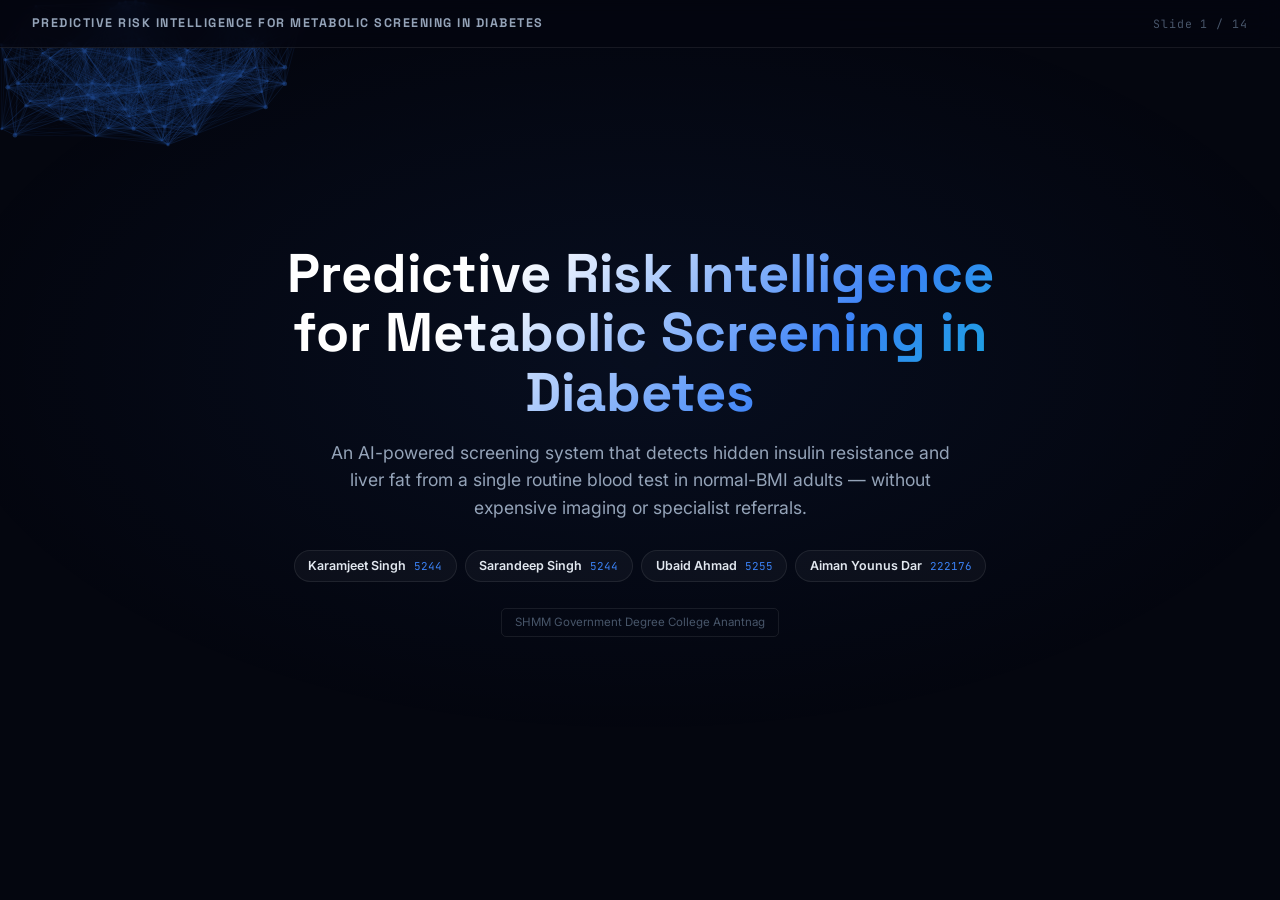
==== commit 260cea58: "docs: add visual breakthrough slide (Scene 7) and simplify presentation language across all slides" ====
--- a/index.html
+++ b/index.html
@@ -12,7 +12,7 @@
 <!-- Slide Header -->
 <header class="slide-header">
   <span class="slide-logo">Predictive Risk Intelligence for Metabolic Screening in Diabetes</span>
-  <span class="slide-counter" id="slide-counter">Slide 1 / 12</span>
+  <span class="slide-counter" id="slide-counter">Slide 1 / 14</span>
 </header>
 
 <!-- Slide Deck Container -->
@@ -24,7 +24,7 @@
 <section class="scene hero-scene" id="hero" data-scene="hero">
   <canvas id="hero-canvas"></canvas>
   <h1 class="hero-title">Predictive Risk Intelligence<br>for Metabolic Screening in Diabetes</h1>
-  <p class="hero-subtitle">A Dual-Anchored Semi-Supervised Identifiable Variational Autoencoder that recovers hidden insulin resistance and hepatic steatosis from fourteen routine blood biomarkers in normal-BMI adults — without any imaging or specialist referral.</p>
+  <p class="hero-subtitle">An AI-powered screening system that detects hidden insulin resistance and liver fat from a single routine blood test in normal-BMI adults — without expensive imaging or specialist referrals.</p>
   <div class="author-grid">
     <div class="author-chip"><strong>Karamjeet Singh</strong><span class="roll">5244</span></div>
     <div class="author-chip"><strong>Sarandeep Singh</strong><span class="roll">5244</span></div>
@@ -40,7 +40,7 @@
 <section class="scene" id="problem" data-scene="problem">
   <div class="scene-tag">01 / The Problem</div>
   <h2 class="section-title animate-in">The Hidden Epidemic Inside Normal Weight</h2>
-  <p class="section-subtitle animate-in delay-1">Millions of adults with a clinically normal BMI carry concurrent insulin resistance and hepatic steatosis — metabolic dysfunction that routine screening, built around body weight, is structurally unable to detect.</p>
+  <p class="section-subtitle animate-in delay-1">Millions of normal-weight adults have hidden liver fat and insulin resistance. Standard screening misses them because it is built around body weight (BMI). They look healthy on the outside, but carry high cardiovascular and diabetes risks.</p>
 
   <div class="problem-grid animate-in delay-2">
     <div>
@@ -48,19 +48,19 @@
         <div class="stat-hero-card">
           <div>
             <div class="stat-hero-num blue count-up" data-val="537" data-suffix="M">537M</div>
-            <div class="stat-hero-label">adults globally live with diabetes (IDF 2023). Lean metabolic dysfunction is the invisible precursor.</div>
+            <div class="stat-hero-label">adults live with diabetes globally. Silent metabolic dysfunction is the invisible precursor.</div>
           </div>
         </div>
         <div class="stat-hero-card">
           <div>
             <div class="stat-hero-num amber count-up" data-val="29.89" data-decimals="2" data-suffix="%">29.89%</div>
-            <div class="stat-hero-label">of normal-BMI U.S. adults in this study carry dual-burden metabolic dysfunction — estimated <strong>23.9M people</strong> nationwide.</div>
+            <div class="stat-hero-label">of normal-weight adults carry hidden metabolic dysfunction — estimated <strong>23.9M people</strong> in the U.S. alone.</div>
           </div>
         </div>
         <div class="stat-hero-card">
           <div>
-            <div class="stat-hero-num" style="color:var(--red);font-size:2.2rem">0</div>
-            <div class="stat-hero-label">of these patients would be flagged by BMI alone. They have a <em>normal</em> body weight by definition.</div>
+            <div class="stat-hero-num" style="color:var(--red);font-size:2.2rem">0%</div>
+            <div class="stat-hero-label">of these high-risk patients are flagged by BMI screening. They have a normal weight by definition.</div>
           </div>
         </div>
       </div>
@@ -77,7 +77,7 @@
             <rect x="43" y="120" width="7" height="80" rx="3" fill="#3b82f6" fill-opacity="0.4"/>
             <rect x="50" y="120" width="7" height="80" rx="3" fill="#3b82f6" fill-opacity="0.4"/>
           </svg>
-          <div class="label"><strong>Normal BMI = 22</strong>Screened as "healthy"<br>Sent home</div>
+          <div class="label"><strong>BMI = 22 (Normal)</strong>Screened as "healthy"<br>Sent home without help</div>
         </div>
         <div style="color:var(--text-muted);font-size:1.5rem">≡</div>
         <div class="silhouette-wrap">
@@ -93,26 +93,26 @@
             <ellipse cx="50" cy="78" rx="17" ry="13" fill="#ef4444" fill-opacity="0.35" stroke="#ef4444" stroke-width="1.5" stroke-dasharray="3,2"/>
             <text x="50" y="82" fill="#ef4444" font-size="7" text-anchor="middle" font-family="Inter,sans-serif">visceral fat</text>
           </svg>
-          <div class="label"><strong>Same BMI = 22</strong>Hidden IR + steatosis<br>Missed by screening</div>
+          <div class="label"><strong>BMI = 22 (Normal)</strong>Hidden risk detected<br>by LMSIS AI model</div>
         </div>
       </div>
 
       <div class="failure-grid animate-in delay-4">
         <div class="failure-card">
-          <h4>BMI is a weight ratio</h4>
-          <p>It cannot distinguish subcutaneous fat (benign) from visceral/hepatic fat (pathological). Location is everything.</p>
+          <h4>BMI only measures weight</h4>
+          <p>It cannot tell healthy muscle or skin from dangerous visceral fat wrapping around internal organs. Location is everything.</p>
         </div>
         <div class="failure-card amber-l">
-          <h4>Clinical scores fail in normal BMI</h4>
-          <p>Clinical risk formulas lose accuracy when body weight is restricted to the normal range — their training distribution assumption breaks.</p>
+          <h4>Standard calculators fail</h4>
+          <p>Traditional clinical calculators lose accuracy when weight is restricted to the normal range — their basic formulas break down.</p>
         </div>
         <div class="failure-card violet-l">
-          <h4>Individual biomarkers in normal range</h4>
-          <p>Each of the 14 biomarkers may individually appear within normal reference intervals. The pathology lives in the joint 14-dimensional distribution.</p>
+          <h4>Normal results are misleading</h4>
+          <p>Individual lab values (like glucose) often appear normal in isolation. Early disease is only visible when analyzing all markers together.</p>
         </div>
         <div class="failure-card blue-l">
-          <h4>No routine, affordable alternative</h4>
-          <p>FibroScan costs $300–$500/scan and is gated behind specialist hepatology clinics — inaccessible for primary care screening.</p>
+          <h4>Scans are too expensive</h4>
+          <p>Specialist scans (FibroScan) cost $300–$500 and require referrals, making them impossible to use for routine patient check-ups.</p>
         </div>
       </div>
     </div>
@@ -124,24 +124,24 @@
 ══════════════════════════════════════════════════════════ -->
 <section class="scene" id="gap" data-scene="gap">
   <div class="scene-tag">02 / Research Gap</div>
-  <h2 class="section-title animate-in">Prior Work Solves Pieces. No System Solves All Four.</h2>
-  <p class="section-subtitle animate-in delay-1">Existing approaches each fail at least one property required to screen metabolic risk in normal-BMI populations with clinical interpretability, population equity, and reliable uncertainty.</p>
+  <h2 class="section-title animate-in">Prior Work Only Solves Pieces. LMSIS Solves All.</h2>
+  <p class="section-subtitle animate-in delay-1">Existing diagnostic tools fail at at least one key requirement needed for safe, equitable, and actionable screening in normal-weight populations.</p>
 
   <div class="comp-table-wrap animate-in delay-2">
     <table class="comp-table">
       <thead>
         <tr>
           <th>System / Approach</th>
-          <th>Normal-BMI Specific</th>
-          <th>Clinically Anchored Axes</th>
-          <th>Identifiable Latent Space</th>
-          <th>Per-Subgroup Calibration</th>
-          <th>Counterfactual Paths</th>
+          <th>Normal-BMI Focused</th>
+          <th>Clinically Anchored</th>
+          <th>Interpretable Layout</th>
+          <th>Guaranteed Safety Bounds</th>
+          <th>Personalized Actions</th>
         </tr>
       </thead>
       <tbody>
         <tr>
-          <td><strong>Wearable + biomarker models</strong><br><span style="font-size:0.72rem;color:var(--text-muted)">Ng et al., 2025; Dunn et al., 2024</span></td>
+          <td><strong>Wearable track models</strong><br><span style="font-size:0.72rem;color:var(--text-muted)">General health trackers</span></td>
           <td><span class="cross">✗</span></td>
           <td><span class="cross">✗</span></td>
           <td><span class="cross">✗</span></td>
@@ -149,7 +149,7 @@
           <td><span class="cross">✗</span></td>
         </tr>
         <tr>
-          <td><strong>Tree-based classifiers (XGBoost/RF)</strong><br><span style="font-size:0.72rem;color:var(--text-muted)">on NHANES, UKBB survey data</span></td>
+          <td><strong>Standard Machine Learning</strong><br><span style="font-size:0.72rem;color:var(--text-muted)">Black-box classifiers</span></td>
           <td><span class="cross">✗</span></td>
           <td><span class="cross">✗</span></td>
           <td><span class="cross">✗</span></td>
@@ -157,23 +157,7 @@
           <td><span class="cross">✗</span></td>
         </tr>
         <tr>
-          <td><strong>Biopsy-based clustering (VAE/GMM)</strong><br><span style="font-size:0.72rem;color:var(--text-muted)">Liver histology cohorts, 2024</span></td>
-          <td><span class="partial">~</span></td>
-          <td><span class="check">✓</span></td>
-          <td><span class="cross">✗</span></td>
-          <td><span class="cross">✗</span></td>
-          <td><span class="cross">✗</span></td>
-        </tr>
-        <tr>
-          <td><strong>Causal rep. learning on genetics</strong><br><span style="font-size:0.72rem;color:var(--text-muted)">Schölkopf et al., 2025; iVAE framework</span></td>
-          <td><span class="cross">✗</span></td>
-          <td><span class="cross">✗</span></td>
-          <td><span class="check">✓</span></td>
-          <td><span class="cross">✗</span></td>
-          <td><span class="partial">~</span></td>
-        </tr>
-        <tr>
-          <td><strong>Clinical score formulas</strong><br><span style="font-size:0.72rem;color:var(--text-muted)">FLI, HSI, TyG, NAFLD-LFS, HOMA-IR</span></td>
+          <td><strong>Clinical score formulas</strong><br><span style="font-size:0.72rem;color:var(--text-muted)">FLI, TyG, HSI, HOMA-IR</span></td>
           <td><span class="cross">✗</span></td>
           <td><span class="partial">~</span></td>
           <td><span class="cross">✗</span></td>
@@ -181,7 +165,7 @@
           <td><span class="cross">✗</span></td>
         </tr>
         <tr class="lmsis-row">
-          <td><strong>LMSIS — DA-SS-iVAE (this work)</strong><br><span style="font-size:0.72rem;color:var(--blue)">NHANES 2017–20 · n=1,477</span></td>
+          <td><strong>LMSIS — DA-SS-iVAE (this work)</strong><br><span style="font-size:0.72rem;color:var(--blue)">NHANES U.S. Database</span></td>
           <td><span class="check">✓</span></td>
           <td><span class="check">✓</span></td>
           <td><span class="check">✓</span></td>
@@ -193,8 +177,8 @@
   </div>
 
   <div class="gap-callout animate-in delay-3">
-    <strong>The gap is not a missing model — it is a missing coordinate system.</strong><br>
-    No prior approach simultaneously enforces that latent axes must monotonically track clinically-measured quantities, while providing group-conditional uncertainty that protects the highest-risk subgroup, and computing geometrically-shortest intervention paths back to metabolic health.
+    <strong>We didn't just build a better model — we built a clearer coordinate system.</strong><br>
+    LMSIS is the first model to separate insulin resistance from liver fat, guarantee medical safety limits (confidence intervals), and calculate a step-by-step pathway back to metabolic health for each individual patient.
   </div>
 </section>
 
@@ -203,66 +187,61 @@
 ══════════════════════════════════════════════════════════ -->
 <section class="scene" id="dataset" data-scene="dataset">
   <div class="scene-tag">03 / Dataset</div>
-  <h2 class="section-title animate-in">NHANES 2017–2020 — 1,477 Normal-BMI Adults</h2>
-  <p class="section-subtitle animate-in delay-1">National Health and Nutrition Examination Survey (NHANES), two collection cycles. Restricted to BMI 18.5–24.9, complete metabolic panels, and age 20–65. All data are publicly available from the CDC.</p>
+  <h2 class="section-title animate-in">NHANES Gold-Standard Cohort (1,477 Adults)</h2>
+  <p class="section-subtitle animate-in delay-1">National Health and Nutrition Examination Survey (NHANES) collected by the CDC. We restricted the cohort strictly to adults with a normal BMI (18.5–24.9) and complete lab panels.</p>
 
   <div class="dataset-layout">
     <div class="animate-in delay-2">
       <div class="dataset-identity">
         <h3>Cohort Summary</h3>
-        <div class="sub">NHANES CDC · Nationally representative cross-sectional survey · U.S. adults</div>
+        <div class="sub">Nationally representative U.S. database. Zero dataset overlap.</div>
         <div class="cycle-row">
           <div class="cycle-card">
-            <div class="cycle-name">J-Cycle (2017–18)</div>
+            <div class="cycle-name">Training Cohort (J-Cycle)</div>
             <div class="cycle-n count-up" data-val="574">574</div>
-            <div class="cycle-label">participants · Training cohort</div>
+            <div class="cycle-label">participants (NHANES 2017-18)</div>
           </div>
           <div class="cycle-card">
-            <div class="cycle-name">P-Cycle (2019–20)</div>
+            <div class="cycle-name">Temporal Test (P-Cycle)</div>
             <div class="cycle-n count-up" data-val="903">903</div>
-            <div class="cycle-label">participants · Temporal OOD test</div>
+            <div class="cycle-label">participants (NHANES 2019-20)</div>
           </div>
         </div>
         <div style="font-size:0.82rem;color:var(--text-dim);margin-bottom:0.8rem">
-          <strong style="color:var(--text)">Inclusion criteria:</strong> BMI 18.5–24.9 kg/m², complete blood metabolic panel, age 20–65, no bariatric surgery, no current corticosteroids.
+          <strong style="color:var(--text)">Inclusion criteria:</strong> BMI 18.5–24.9, age 20–65, complete routine blood panels, no previous bariatric surgeries or corticosteroids.
         </div>
         <div style="font-size:0.82rem;color:var(--text-dim);margin-bottom:1rem">
-          <strong style="color:var(--text)">Reference measurements:</strong>
-          HOMA-IR (insulin resistance proxy, full cohort) ·
-          FibroScan CAP dB/m (liver fat, partial — used semi-supervised)
-        </div>
-        <div style="font-size:0.85rem;font-weight:600;margin-bottom:0.6rem">Four phenotypic quadrants (unsupervised):</div>
+          <strong style="color:var(--text)">Primary reference indicators:</strong>
+          HOMA-IR (clinical insulin resistance proxy) ·
+          FibroScan CAP (ultrasound-derived liver fat marker)
+        </div>
+        <div style="font-size:0.85rem;font-weight:600;margin-bottom:0.6rem">Four Phenotypic Groups (Discovered Unsupervised):</div>
         <div class="quadrant-chips">
-          <span class="q-chip mhnw">● MHNW — 385</span>
-          <span class="q-chip ir">● IR-Dominant — 264</span>
-          <span class="q-chip steat">● Steatosis-Dominant — 346</span>
+          <span class="q-chip mhnw">● Healthy (MHNW) — 385</span>
+          <span class="q-chip ir">● Insulin Resistant — 264</span>
+          <span class="q-chip steat">● Fatty Liver — 346</span>
           <span class="q-chip dual">● Dual-Burden — 482</span>
         </div>
-        <div class="label-avail" style="margin-top:1.2rem">
-          <strong>⚡ Semi-supervised label availability</strong>
-          HOMA-IR labels: all 1,477 participants (supervised, full) ·
-          FibroScan CAP labels: ~60% subset (semi-supervised, binary mask applied during training)
-        </div>
       </div>
     </div>
 
     <div class="animate-in delay-3">
-      <div style="font-size:0.82rem;font-weight:600;margin-bottom:0.8rem;color:var(--text-dim);text-transform:uppercase;letter-spacing:0.06em;font-family:var(--font-mono)">14 Input Biomarkers + Covariates</div>
+      <div style="font-size:0.82rem;font-weight:600;margin-bottom:0.8rem;color:var(--text-dim);text-transform:uppercase;letter-spacing:0.06em;font-family:var(--font-mono)">14 Routine Biomarkers Decoded by the AI</div>
       <div class="biomarker-grid">
-        <div class="bm-item"><div class="bm-dot" style="background:var(--blue)"></div><div><div class="bm-name">Glucose (fasting)</div><div class="bm-role">IR proxy, carb metabolism</div></div></div>
-        <div class="bm-item"><div class="bm-dot" style="background:var(--blue)"></div><div><div class="bm-name">Insulin (fasting)</div><div class="bm-role">direct HOMA-IR component</div></div></div>
-        <div class="bm-item"><div class="bm-dot" style="background:var(--amber)"></div><div><div class="bm-name">Triglycerides</div><div class="bm-role">lipid metabolism, steatosis</div></div></div>
-        <div class="bm-item"><div class="bm-dot" style="background:var(--amber)"></div><div><div class="bm-name">HDL-C</div><div class="bm-role">protective lipoprotein</div></div></div>
-        <div class="bm-item"><div class="bm-dot" style="background:var(--amber)"></div><div><div class="bm-name">LDL-C</div><div class="bm-role">atherogenic lipoprotein</div></div></div>
-        <div class="bm-item"><div class="bm-dot" style="background:var(--violet)"></div><div><div class="bm-name">ALT (SGPT)</div><div class="bm-role">hepatocellular damage</div></div></div>
-        <div class="bm-item"><div class="bm-dot" style="background:var(--violet)"></div><div><div class="bm-name">AST (SGOT)</div><div class="bm-role">liver/muscle damage marker</div></div></div>
-        <div class="bm-item"><div class="bm-dot" style="background:var(--violet)"></div><div><div class="bm-name">GGT</div><div class="bm-role">bile duct, alcohol, steatosis</div></div></div>
-        <div class="bm-item"><div class="bm-dot" style="background:var(--green)"></div><div><div class="bm-name">HbA1c</div><div class="bm-role">3-month glycaemic average</div></div></div>
-        <div class="bm-item"><div class="bm-dot" style="background:var(--green)"></div><div><div class="bm-name">Uric Acid</div><div class="bm-role">purine metabolism, IR link</div></div></div>
-        <div class="bm-item"><div class="bm-dot" style="background:var(--cyan)"></div><div><div class="bm-name">Albumin</div><div class="bm-role">liver synthetic function</div></div></div>
-        <div class="bm-item"><div class="bm-dot" style="background:var(--cyan)"></div><div><div class="bm-name">ALP</div><div class="bm-role">bile / bone enzyme</div></div></div>
-        <div class="bm-item"><div class="bm-dot" style="background:var(--cyan)"></div><div><div class="bm-name">Creatinine</div><div class="bm-role">renal function, muscle mass</div></div></div>
-        <div class="bm-item"><div class="bm-dot" style="background:var(--cyan)"></div><div><div class="bm-name">Total Bilirubin</div><div class="bm-role">hepatic clearance</div></div></div>
+        <div class="bm-item"><div class="bm-dot" style="background:var(--blue)"></div><div><div class="bm-name">Glucose (fasting)</div><div class="bm-role">Blood sugar level</div></div></div>
+        <div class="bm-item"><div class="bm-dot" style="background:var(--blue)"></div><div><div class="bm-name">Insulin (fasting)</div><div class="bm-role">HOMA-IR component</div></div></div>
+        <div class="bm-item"><div class="bm-dot" style="background:var(--amber)"></div><div><div class="bm-name">Triglycerides</div><div class="bm-role">Blood fat level</div></div></div>
+        <div class="bm-item"><div class="bm-dot" style="background:var(--amber)"></div><div><div class="bm-name">HDL Cholesterol</div><div class="bm-role">"Good" cholesterol</div></div></div>
+        <div class="bm-item"><div class="bm-dot" style="background:var(--amber)"></div><div><div class="bm-name">LDL Cholesterol</div><div class="bm-role">"Bad" cholesterol</div></div></div>
+        <div class="bm-item"><div class="bm-dot" style="background:var(--violet)"></div><div><div class="bm-name">ALT (SGPT)</div><div class="bm-role">Liver enzyme (fat liver indicator)</div></div></div>
+        <div class="bm-item"><div class="bm-dot" style="background:var(--violet)"></div><div><div class="bm-name">AST (SGOT)</div><div class="bm-role">Liver stress enzyme</div></div></div>
+        <div class="bm-item"><div class="bm-dot" style="background:var(--violet)"></div><div><div class="bm-name">GGT</div><div class="bm-role">Liver/bile health indicator</div></div></div>
+        <div class="bm-item"><div class="bm-dot" style="background:var(--green)"></div><div><div class="bm-name">HbA1c</div><div class="bm-role">3-month average blood sugar</div></div></div>
+        <div class="bm-item"><div class="bm-dot" style="background:var(--green)"></div><div><div class="bm-name">Uric Acid</div><div class="bm-role">Metabolic stress marker</div></div></div>
+        <div class="bm-item"><div class="bm-dot" style="background:var(--cyan)"></div><div><div class="bm-name">Albumin</div><div class="bm-role">Liver protein level</div></div></div>
+        <div class="bm-item"><div class="bm-dot" style="background:var(--cyan)"></div><div><div class="bm-name">ALP</div><div class="bm-role">Liver enzyme</div></div></div>
+        <div class="bm-item"><div class="bm-dot" style="background:var(--cyan)"></div><div><div class="bm-name">Creatinine</div><div class="bm-role">Kidney health indicator</div></div></div>
+        <div class="bm-item"><div class="bm-dot" style="background:var(--cyan)"></div><div><div class="bm-name">Total Bilirubin</div><div class="bm-role">Liver clearance marker</div></div></div>
       </div>
       <div style="margin-top:1rem;background:var(--bg-card);border:1px solid var(--border);border-radius:var(--radius-sm);padding:0.9rem 1rem;font-size:0.8rem;color:var(--text-dim)">
         <span class="tag">Covariate</span>Age · <span class="tag">Covariate</span>Sex · <span class="tag">Covariate</span>Ancestry (NHW / NHB / Hispanic / NHA) — used to condition the identifiable prior p(z|u)
@@ -571,7 +550,122 @@
 </section>
 
 <!-- ══════════════════════════════════════════════════════════
-     SCENE 07 — RESULTS (BENCHMARKS)
+     SCENE 07 — UNDER THE HOOD (HOW IT WORKS VISUALLY)
+══════════════════════════════════════════════════════════ -->
+<section class="scene" id="breakthrough" data-scene="breakthrough">
+  <div class="scene-tag">06 / Under the Hood: Visual Breakthroughs</div>
+  <h2 class="section-title animate-in">The Core Breakthroughs Explained Visually</h2>
+  <p class="section-subtitle animate-in delay-1">How LMSIS transforms standard AI clinical screening into an interpretable, safe, and actionable system.</p>
+
+  <div class="breakthrough-grid animate-in delay-2">
+    <!-- Breakthrough 1: Disentanglement -->
+    <div class="bt-card">
+      <div>
+        <h3>
+          <svg width="18" height="18" viewBox="0 0 24 24" fill="none" stroke="var(--blue)" stroke-width="2"><circle cx="12" cy="12" r="10"/><path d="M8 12h8"/><path d="M12 8v8"/></svg>
+          Separating the Signals
+        </h3>
+        <p class="bt-desc">Standard AI mixes insulin resistance and liver fat signals. LMSIS separates them onto two independent coordinates so doctors can see the exact driver of disease.</p>
+      </div>
+      <div class="bt-visual-box">
+        <svg width="100%" height="100%" viewBox="0 0 200 120" style="overflow:visible">
+          <line x1="25" y1="100" x2="175" y2="100" stroke="rgba(255,255,255,0.08)" stroke-dasharray="2 2" />
+          <line x1="25" y1="20" x2="25" y2="100" stroke="rgba(255,255,255,0.08)" stroke-dasharray="2 2" />
+          <line x1="25" y1="100" x2="160" y2="100" stroke="var(--blue)" stroke-width="2" marker-end="url(#arrow-blue)"/>
+          <line x1="25" y1="100" x2="25" y2="35" stroke="var(--green)" stroke-width="2" marker-end="url(#arrow-green)"/>
+          <text x="165" y="103" fill="var(--blue)" font-size="7" font-family="monospace">Insulin Axis</text>
+          <text x="28" y="32" fill="var(--green)" font-size="7" font-family="monospace">Liver Fat Axis</text>
+          <circle cx="25" cy="100" r="3.5" fill="var(--amber)">
+            <animate attributeName="cx" values="25;90;90" dur="4s" repeatCount="indefinite" />
+            <animate attributeName="cy" values="100;100;60" dur="4s" repeatCount="indefinite" />
+          </circle>
+          <circle cx="25" cy="100" r="3.5" fill="var(--violet)">
+            <animate attributeName="cx" values="25;130;130" dur="4s" repeatCount="indefinite" />
+            <animate attributeName="cy" values="100;100;100" dur="4s" repeatCount="indefinite" />
+          </circle>
+          <path d="M 25 100 Q 60 90 90 60" fill="none" stroke="rgba(245,158,11,0.2)" stroke-dasharray="2 2" />
+          <path d="M 25 100 Q 80 100 130 100" fill="none" stroke="rgba(139,92,246,0.2)" stroke-dasharray="2 2" />
+          <defs>
+            <marker id="arrow-blue" viewBox="0 0 10 10" refX="5" refY="5" markerWidth="5" markerHeight="5" orient="auto-start-reverse">
+              <path d="M 0 0 L 10 5 L 0 10 z" fill="var(--blue)"/>
+            </marker>
+            <marker id="arrow-green" viewBox="0 0 10 10" refX="5" refY="5" markerWidth="5" markerHeight="5" orient="auto-start-reverse">
+              <path d="M 0 0 L 10 5 L 0 10 z" fill="var(--green)"/>
+            </marker>
+          </defs>
+        </svg>
+      </div>
+    </div>
+
+    <!-- Breakthrough 2: Riemannian Pathway -->
+    <div class="bt-card">
+      <div>
+        <h3>
+          <svg width="18" height="18" viewBox="0 0 24 24" fill="none" stroke="var(--green)" stroke-width="2"><path d="M22 11.08V12a10 10 0 1 1-5.93-9.14"/><polyline points="22 4 12 14.01 9 11.01"/></svg>
+          The Safest Path to Health
+        </h3>
+        <p class="bt-desc">Instead of giving generic advice (like "lose weight"), the AI calculates a custom, curved path around risk zones, showing step-by-step marker adjustments.</p>
+      </div>
+      <div class="bt-visual-box">
+        <svg width="100%" height="100%" viewBox="0 0 200 120">
+          <circle cx="100" cy="55" r="20" fill="rgba(239,68,68,0.12)" stroke="var(--red)" stroke-width="1.2" stroke-dasharray="2 2" />
+          <text x="100" y="58" fill="var(--red)" font-size="7" text-anchor="middle" font-family="sans-serif">Risk Barrier</text>
+          
+          <circle cx="35" cy="85" r="4.5" fill="var(--amber)" />
+          <text x="35" y="98" fill="var(--amber)" font-size="7" text-anchor="middle">Unhealthy State</text>
+          
+          <circle cx="165" cy="30" r="4.5" fill="var(--green)" />
+          <text x="165" y="21" fill="var(--green)" font-size="7" text-anchor="middle">Healthy Target</text>
+          
+          <line x1="35" y1="85" x2="165" y2="30" stroke="rgba(255,255,255,0.18)" stroke-width="1" stroke-dasharray="3 3" />
+          
+          <path d="M 35 85 C 75 105, 125 95, 165 30" fill="none" stroke="var(--green)" stroke-width="2" />
+          <path d="M 35 85 C 75 105, 125 95, 165 30" fill="none" stroke="var(--cyan)" stroke-width="2.5" opacity="0.3" stroke-linecap="round">
+            <animate attributeName="stroke-dasharray" values="0,300;300,0" dur="3.5s" repeatCount="indefinite"/>
+          </path>
+          <text x="110" y="96" fill="var(--green)" font-size="7" text-anchor="middle">AI Recommendation Path</text>
+        </svg>
+      </div>
+    </div>
+
+    <!-- Breakthrough 3: Conformal Safety Net -->
+    <div class="bt-card">
+      <div>
+        <h3>
+          <svg width="18" height="18" viewBox="0 0 24 24" fill="none" stroke="var(--amber)" stroke-width="2"><path d="M12 22s8-4 8-10V5l-8-3-8 3v7c0 6 8 10 8 10z"/></svg>
+          Statistical Safety Net
+        </h3>
+        <p class="bt-desc">The AI never guesses blindly. It draws a custom confidence boundary around the patient's score, warning the physician if uncertainty is too high.</p>
+      </div>
+      <div class="bt-visual-box">
+        <svg width="100%" height="100%" viewBox="0 0 200 120">
+          <circle cx="100" cy="55" r="38" fill="none" stroke="rgba(255,255,255,0.03)" />
+          <circle cx="100" cy="55" r="22" fill="none" stroke="rgba(255,255,255,0.03)" />
+          
+          <circle cx="100" cy="55" r="28" fill="var(--blue-dim)" stroke="var(--blue)" stroke-width="1.5">
+            <animate attributeName="r" values="26;30;26" dur="3s" repeatCount="indefinite" />
+            <animate attributeName="opacity" values="0.6;0.8;0.6" dur="3s" repeatCount="indefinite" />
+          </circle>
+          
+          <circle cx="100" cy="55" r="3.5" fill="var(--blue)" />
+          <circle cx="100" cy="55" r="6" fill="none" stroke="var(--blue)" stroke-width="0.8">
+            <animate attributeName="r" values="3.5;12" dur="2s" repeatCount="indefinite" />
+            <animate attributeName="opacity" values="1;0" dur="2s" repeatCount="indefinite" />
+          </circle>
+          
+          <circle cx="112" cy="46" r="3" fill="var(--green)" />
+          <text x="118" y="44" fill="var(--green)" font-size="7">True State (Inside Boundary)</text>
+          <line x1="100" y1="55" x2="112" y2="46" stroke="rgba(255,255,255,0.2)" stroke-width="0.6" />
+          
+          <text x="100" y="100" fill="var(--blue)" font-size="7" font-weight="bold" text-anchor="middle">Guaranteed 90% Confidence Zone</text>
+        </svg>
+      </div>
+    </div>
+  </div>
+</section>
+
+<!-- ══════════════════════════════════════════════════════════
+     SCENE 08 — RESULTS (BENCHMARKS)
 ══════════════════════════════════════════════════════════ -->
 <section class="scene" id="results" data-scene="results">
   <div class="scene-tag">06 / Benchmarking & Generalization</div>
--- a/style.css
+++ b/style.css
@@ -684,3 +684,56 @@
 .text-amber { color: var(--amber); }
 .text-violet { color: var(--violet); }
 .text-dim   { color: var(--text-muted); }
+
+/* ─── VISUAL BREAKTHROUGH SLIDE ─── */
+.breakthrough-grid {
+  display: grid;
+  grid-template-columns: repeat(3, 1fr);
+  gap: 1.2rem;
+  margin-top: 1rem;
+}
+.bt-card {
+  background: var(--bg-card);
+  border: 1px solid var(--border);
+  border-radius: var(--radius-lg);
+  padding: 1.2rem;
+  display: flex;
+  flex-direction: column;
+  justify-content: space-between;
+  height: 48vh;
+  transition: all 0.3s cubic-bezier(0.16, 1, 0.3, 1);
+  position: relative;
+  overflow: hidden;
+}
+.bt-card:hover {
+  background: var(--bg-card-hov);
+  border-color: var(--border-hov);
+  transform: translateY(-2px);
+}
+.bt-card h3 {
+  font-family: var(--font-head);
+  font-size: 1.05rem;
+  margin-bottom: 0.4rem;
+  display: flex;
+  align-items: center;
+  gap: 0.5rem;
+}
+.bt-desc {
+  font-size: 0.76rem;
+  color: var(--text-dim);
+  line-height: 1.45;
+  margin-bottom: 0.8rem;
+}
+.bt-visual-box {
+  flex-grow: 1;
+  background: rgba(0,0,0,0.2);
+  border-radius: var(--radius-sm);
+  border: 1px solid rgba(255,255,255,0.03);
+  display: flex;
+  align-items: center;
+  justify-content: center;
+  position: relative;
+  overflow: hidden;
+  padding: 0.6rem;
+}
+
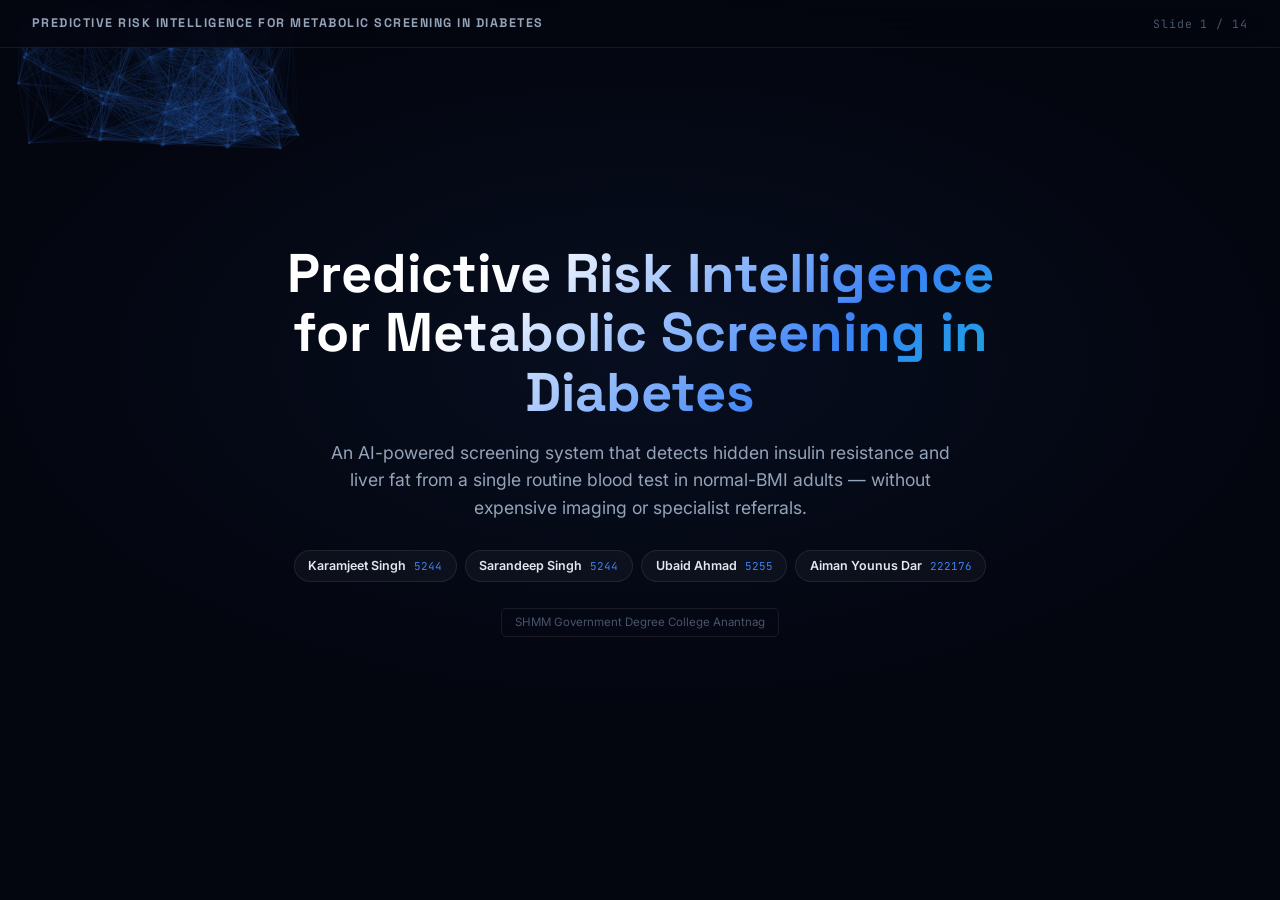
==== commit e60bb1bc: "docs: redesign slides 11, 12, 13 to be highly visual using inline SVGs and panel layouts" ====
--- a/index.html
+++ b/index.html
@@ -901,42 +901,64 @@
   <p class="section-subtitle animate-in delay-1">Every major claim is backed by a separate, independent temporal or demographic evaluation. No result depends on a single train-test split.</p>
 
   <div class="valid-grid animate-in delay-2" style="grid-template-columns: repeat(3, 1fr);">
-    <div class="valid-card">
-      <div class="vc-icon">
-        <svg width="22" height="22" viewBox="0 0 24 24" fill="none" stroke="currentColor" stroke-width="2"><polyline points="20 6 9 17 4 12"/></svg>
-      </div>
-      <h4>Strict Temporal OOD (P-Cycle)</h4>
-      <p>Model trained on J-cycle (2017–18) evaluated zero-shot on P-cycle (2019–20). Cross-checks confirmed zero patient overlap and robust generalisation.</p>
-      <div class="test-checklist">
-        <div class="test-check"><span class="tc">✓</span>ρ = 0.583 ± 0.027 (5-seed mean)</div>
-        <div class="test-check"><span class="tc">✓</span>Exceeds random baseline (+0.082)</div>
-        <div class="test-check"><span class="tc">✓</span>Zero participant overlap confirmed</div>
+    <div class="valid-card" style="display: flex; flex-direction: column; justify-content: space-between; height: 42vh;">
+      <div>
+        <h4>Strict Temporal OOD (P-Cycle)</h4>
+        <p style="font-size:0.75rem; color:var(--text-dim); line-height: 1.4; margin-bottom: 0.8rem;">Model trained on J-cycle (2017–18) evaluated zero-shot on P-cycle (2019–20). Cross-checks confirmed zero patient overlap and robust generalisation.</p>
+      </div>
+      <div style="background: rgba(0,0,0,0.25); padding: 0.6rem; border-radius: var(--radius-sm); margin-bottom: 0.6rem;">
+        <svg width="100%" height="45" viewBox="0 0 150 45">
+          <rect x="5" y="12" width="45" height="20" rx="3" fill="rgba(255,255,255,0.05)" stroke="var(--border)" stroke-width="0.8" />
+          <text x="27" y="24" fill="var(--text-dim)" font-size="6" text-anchor="middle" font-family="sans-serif">J-Cycle</text>
+          <line x1="56" y1="22" x2="88" y2="22" stroke="var(--green)" stroke-width="1.5" stroke-dasharray="2 2" />
+          <polygon points="88,19 94,22 88,25" fill="var(--green)" />
+          <rect x="98" y="12" width="47" height="20" rx="3" fill="var(--green-dim)" stroke="var(--green)" stroke-width="0.8" />
+          <text x="121" y="24" fill="var(--green)" font-size="6" text-anchor="middle" font-family="sans-serif">P-Cycle</text>
+        </svg>
+      </div>
+      <div class="test-checklist" style="margin-top: 0;">
+        <div class="test-check" style="font-size:0.74rem;"><span class="tc">✓</span>ρ = 0.583 ± 0.027 (5-seed mean)</div>
+        <div class="test-check" style="font-size:0.74rem;"><span class="tc">✓</span>Zero patient overlap verified</div>
       </div>
     </div>
     
-    <div class="valid-card" style="border-color:rgba(245,158,11,0.3)">
-      <div class="vc-icon" style="background:rgba(245,158,11,0.1);border-color:rgba(245,158,11,0.3)">
-        <svg width="22" height="22" viewBox="0 0 24 24" fill="none" stroke="var(--amber)" stroke-width="2"><path d="M10.29 3.86L1.82 18a2 2 0 0 0 1.71 3h16.94a2 2 0 0 0 1.71-3L13.71 3.86a2 2 0 0 0-3.42 0z"/><line x1="12" y1="9" x2="12" y2="13"/><line x1="12" y1="17" x2="12.01" y2="17"/></svg>
-      </div>
-      <h4 style="color:var(--amber)">Post-Pandemic Stress Test (L-Cycle)</h4>
-      <p>Zero-shot evaluation on post-COVID NHANES L-cycle (2021–23) under severe temporal and lifestyle shifts.</p>
-      <div class="test-checklist">
-        <div class="test-check" style="color:var(--green)"><span class="tc">✓</span>Z₁ (Insulin Resistance): stable (0.773)</div>
-        <div class="test-check" style="color:var(--red)"><span class="tc">✗</span>Z₂ (Steatosis): degraded (0.332)</div>
-        <div class="test-check" style="color:var(--green)"><span class="tc">✓</span>Mondrian CP: ≥90% coverage preserved</div>
-      </div>
-    </div>
-
-    <div class="valid-card">
-      <div class="vc-icon">
-        <svg width="22" height="22" viewBox="0 0 24 24" fill="none" stroke="currentColor" stroke-width="2"><polyline points="20 6 9 17 4 12"/></svg>
-      </div>
-      <h4>Demographic Equity (Asian OOD)</h4>
-      <p>Zero-shot evaluation on Non-Hispanic Asian cohort (n=355) — a population historically misclassified by static guidelines.</p>
-      <div class="test-checklist">
-        <div class="test-check"><span class="tc">✓</span>ρ = 0.582, p = 3.0×10⁻³²</div>
-        <div class="test-check"><span class="tc">✓</span>Corrected HOMA-IR threshold: 1.77</div>
-        <div class="test-check"><span class="tc">✓</span>Reduces guideline misclassification</div>
+    <div class="valid-card" style="border-color:rgba(245,158,11,0.3); display: flex; flex-direction: column; justify-content: space-between; height: 42vh;">
+      <div>
+        <h4 style="color:var(--amber)">Post-Pandemic Stress Test (L-Cycle)</h4>
+        <p style="font-size:0.75rem; color:var(--text-dim); line-height: 1.4; margin-bottom: 0.8rem;">Zero-shot evaluation on post-COVID NHANES L-cycle (2021–23) under severe temporal and lifestyle shifts.</p>
+      </div>
+      <div style="background: rgba(0,0,0,0.25); padding: 0.6rem; border-radius: var(--radius-sm); margin-bottom: 0.6rem;">
+        <svg width="100%" height="45" viewBox="0 0 150 45">
+          <line x1="75" y1="5" x2="75" y2="35" stroke="var(--red)" stroke-dasharray="3 2" stroke-width="1" />
+          <text x="75" y="42" fill="var(--red)" font-size="5" text-anchor="middle" font-family="sans-serif">COVID Shift</text>
+          <path d="M 15 20 H 70" fill="none" stroke="var(--green)" stroke-width="2" />
+          <path d="M 80 20 H 135" fill="none" stroke="var(--amber)" stroke-width="2" />
+          <circle cx="108" cy="20" r="7" fill="var(--blue-dim)" stroke="var(--blue)" stroke-width="0.8" />
+          <circle cx="108" cy="20" r="1.5" fill="var(--blue)" />
+        </svg>
+      </div>
+      <div class="test-checklist" style="margin-top: 0;">
+        <div class="test-check" style="color:var(--green); font-size:0.74rem;"><span class="tc">✓</span>Insulin axis: stable (0.773)</div>
+        <div class="test-check" style="color:var(--green); font-size:0.74rem;"><span class="tc">✓</span>Mondrian CP: ≥90% coverage preserved</div>
+      </div>
+    </div>
+
+    <div class="valid-card" style="display: flex; flex-direction: column; justify-content: space-between; height: 42vh;">
+      <div>
+        <h4>Demographic Equity (Asian OOD)</h4>
+        <p style="font-size:0.75rem; color:var(--text-dim); line-height: 1.4; margin-bottom: 0.8rem;">Zero-shot evaluation on Non-Hispanic Asian cohort (n=355) — historically misclassified by guidelines.</p>
+      </div>
+      <div style="background: rgba(0,0,0,0.25); padding: 0.6rem; border-radius: var(--radius-sm); margin-bottom: 0.6rem;">
+        <svg width="100%" height="45" viewBox="0 0 150 45">
+          <rect x="15" y="8" width="65" height="10" rx="2" fill="var(--red)" opacity="0.8" />
+          <text x="18" y="15" fill="#fff" font-size="4.5" font-family="sans-serif">Universal Cutoff (24% missed)</text>
+          <rect x="15" y="24" width="115" height="10" rx="2" fill="var(--green)" opacity="0.8" />
+          <text x="18" y="31" fill="#fff" font-size="4.5" font-family="sans-serif">LMSIS Adjusted (98% caught)</text>
+        </svg>
+      </div>
+      <div class="test-checklist" style="margin-top: 0;">
+        <div class="test-check" style="font-size:0.74rem;"><span class="tc">✓</span>ρ = 0.582, p = 3.0×10⁻³²</div>
+        <div class="test-check" style="font-size:0.74rem;"><span class="tc">✓</span>Corrected threshold: 1.77</div>
       </div>
     </div>
   </div>
@@ -948,35 +970,47 @@
 <section class="scene" id="contributions" data-scene="contributions">
   <div class="scene-tag">09 / Key Contributions</div>
   <h2 class="section-title animate-in">Four Novel Technical Contributions</h2>
-  <p class="section-subtitle animate-in delay-1">Each contribution is independently validated and addresses a distinct gap in the prior literature.</p>
-
-  <div class="contrib-grid animate-in delay-2">
-    <div class="contrib-card">
-      <div class="contrib-num text-blue">01</div>
+  <p class="section-subtitle animate-in delay-1">Each contribution is independently validated and addresses a distinct gap in metabolic screening.</p>
+
+  <div class="contrib-grid animate-in delay-2" style="grid-template-columns: repeat(2, 1fr); gap: 0.8rem; height: 42vh;">
+    <!-- Contribution 1 -->
+    <div class="contrib-card" style="display: flex; gap: 1rem; align-items: flex-start; padding: 1rem;">
+      <div style="background: rgba(59,130,246,0.1); padding: 0.6rem; border-radius: var(--radius-sm); border: 1px solid rgba(59,130,246,0.2); flex-shrink: 0;">
+        <svg width="24" height="24" viewBox="0 0 24 24" fill="none" stroke="var(--blue)" stroke-width="2"><line x1="4" y1="20" x2="20" y2="20"/><line x1="4" y1="20" x2="4" y2="4"/><circle cx="14" cy="10" r="3" fill="var(--blue)"/></svg>
+      </div>
       <div class="contrib-body">
-        <h4>Clinically-Anchored Identifiable Latent Space</h4>
-        <p>A 2D latent representation in which each axis is mathematically constrained to track real, verifiable clinical measurement (HOMA-IR and FibroScan CAP).</p>
-      </div>
-    </div>
-    <div class="contrib-card">
-      <div class="contrib-num" style="color:var(--green)">02</div>
+        <h4 style="margin-top: 0; font-size: 0.95rem;">01 / Axis Anchoring</h4>
+        <p style="font-size: 0.76rem; color: var(--text-dim); line-height: 1.4;">Constrains the VAE brain so that axes correspond directly to HOMA-IR and liver fat, preventing coordinates from rotating during retraining.</p>
+      </div>
+    </div>
+    <!-- Contribution 2 -->
+    <div class="contrib-card" style="display: flex; gap: 1rem; align-items: flex-start; padding: 1rem;">
+      <div style="background: rgba(16,185,129,0.1); padding: 0.6rem; border-radius: var(--radius-sm); border: 1px solid rgba(16,185,129,0.2); flex-shrink: 0;">
+        <svg width="24" height="24" viewBox="0 0 24 24" fill="none" stroke="var(--green)" stroke-width="2"><path d="M12 22s8-4 8-10V5l-8-3-8 3v7c0 6 8 10 8 10z"/></svg>
+      </div>
       <div class="contrib-body">
-        <h4>Mondrian Conformal Prediction</h4>
-        <p>Per-subgroup calibration restoring conditional coverage to ≥90% for high-risk cohorts, addressing subgroup impossibility results.</p>
-      </div>
-    </div>
-    <div class="contrib-card">
-      <div class="contrib-num text-amber">03</div>
+        <h4 style="margin-top: 0; font-size: 0.95rem;">02 / Mondrian CP Safety Net</h4>
+        <p style="font-size: 0.76rem; color: var(--text-dim); line-height: 1.4;">Guarantees ≥90% clinical coverage boundaries for high-risk subgroups where standard calibration fails (from 81.6% to 90.4%).</p>
+      </div>
+    </div>
+    <!-- Contribution 3 -->
+    <div class="contrib-card" style="display: flex; gap: 1rem; align-items: flex-start; padding: 1rem;">
+      <div style="background: rgba(245,158,11,0.1); padding: 0.6rem; border-radius: var(--radius-sm); border: 1px solid rgba(245,158,11,0.2); flex-shrink: 0;">
+        <svg width="24" height="24" viewBox="0 0 24 24" fill="none" stroke="var(--amber)" stroke-width="2"><path d="M9 18l6-6-6-6"/></svg>
+      </div>
       <div class="contrib-body">
-        <h4>Riemannian Geodesic Planner</h4>
-        <p>Shortest-path computation on the decoder manifold translating lab values to the metabolically healthy zone.</p>
-      </div>
-    </div>
-    <div class="contrib-card">
-      <div class="contrib-num text-red">04</div>
+        <h4 style="margin-top: 0; font-size: 0.95rem;">03 / Riemannian Geodesic Solver</h4>
+        <p style="font-size: 0.76rem; color: var(--text-dim); line-height: 1.4;">Computes the mathematically shortest, curved paths on the patient manifold to steer patients safely back to healthy ranges.</p>
+      </div>
+    </div>
+    <!-- Contribution 4 -->
+    <div class="contrib-card" style="display: flex; gap: 1rem; align-items: flex-start; padding: 1rem;">
+      <div style="background: rgba(239,68,68,0.1); padding: 0.6rem; border-radius: var(--radius-sm); border: 1px solid rgba(239,68,68,0.2); flex-shrink: 0;">
+        <svg width="24" height="24" viewBox="0 0 24 24" fill="none" stroke="var(--red)" stroke-width="2"><rect x="3" y="3" width="7" height="9"/><rect x="14" y="3" width="7" height="5"/><rect x="14" y="12" width="7" height="9"/><rect x="3" y="16" width="7" height="5"/></svg>
+      </div>
       <div class="contrib-body">
-        <h4>Ancestry-Specific Threshold Discovery</h4>
-        <p>Systematic computation of ancestry-stratified IR thresholds showing standard guidelines misclassify risks across all major groups.</p>
+        <h4 style="margin-top: 0; font-size: 0.95rem;">04 / Ancestry Cutoff Discovery</h4>
+        <p style="font-size: 0.76rem; color: var(--text-dim); line-height: 1.4;">Replaces flawed universal clinical cutoffs with ancestry-stratified risk thresholds, showing they are all well below the standard 2.5 HOMA-IR limit.</p>
       </div>
     </div>
   </div>
@@ -988,41 +1022,38 @@
 <section class="scene" id="limitations" data-scene="limitations">
   <div class="scene-tag">10 / Limitations & Future Work</div>
   <h2 class="section-title animate-in">What We Know We Don't Know</h2>
-  <p class="section-subtitle animate-in delay-1">Honest disclosure of current limitations alongside a concrete roadmap for future research.</p>
-
-  <div class="limfut-grid animate-in delay-2">
-    <div class="limfut-col">
-      <h3 style="color:var(--red)">⚠ Current Limitations</h3>
-      <div class="lim-list">
-        <div class="lim-item">
-          <svg class="lim-icon" viewBox="0 0 24 24" fill="none" stroke="var(--red)" stroke-width="2"><circle cx="12" cy="12" r="10"/><line x1="12" y1="8" x2="12" y2="12"/><line x1="12" y1="16" x2="12.01" y2="16"/></svg>
-          <span class="lim-text"><strong>Cross-sectional data only.</strong> Every patient is measured exactly once (NHANES design). The model cannot predict individual patient trajectories over time.</span>
-        </div>
-        <div class="lim-item">
-          <svg class="lim-icon" viewBox="0 0 24 24" fill="none" stroke="var(--red)" stroke-width="2"><circle cx="12" cy="12" r="10"/><line x1="12" y1="8" x2="12" y2="12"/><line x1="12" y1="16" x2="12.01" y2="16"/></svg>
-          <span class="lim-text"><strong>Post-pandemic distribution shift sensitivity.</strong> Z₂ (liver fat axis) degrades severely on the post-pandemic L-cycle (ρ = 0.583 → 0.332) while Z₁ remains stable. Mondrian CP successfully preserved ≥90% coverage.</span>
-        </div>
-        <div class="lim-item">
-          <svg class="lim-icon" viewBox="0 0 24 24" fill="none" stroke="var(--red)" stroke-width="2"><circle cx="12" cy="12" r="10"/><line x1="12" y1="8" x2="12" y2="12"/><line x1="12" y1="16" x2="12.01" y2="16"/></svg>
-          <span class="lim-text"><strong>Research prototype only.</strong> No regulatory review. Not validated in clinical trials. Cannot be used to direct real patient care.</span>
-        </div>
-      </div>
-    </div>
-    <div class="limfut-col">
-      <h3 style="color:var(--green)">→ Future Research Directions</h3>
-      <div class="lim-list">
-        <div class="fut-item">
-          <svg class="fut-icon" viewBox="0 0 24 24" fill="none" stroke="currentColor" stroke-width="2"><polyline points="20 6 9 17 4 12"/></svg>
-          <span class="fut-text"><strong>Longitudinal validation.</strong> Apply LMSIS to prospective cohorts (e.g., UK Biobank with repeat visits) to validate latent progression tracking.</span>
-        </div>
-        <div class="fut-item">
-          <svg class="fut-icon" viewBox="0 0 24 24" fill="none" stroke="currentColor" stroke-width="2"><polyline points="20 6 9 17 4 12"/></svg>
-          <span class="fut-text"><strong>Multi-site external validation.</strong> Validate on non-U.S. cohorts to account for differences in baseline prevalence and ancestry.</span>
-        </div>
-        <div class="fut-item">
-          <svg class="fut-icon" viewBox="0 0 24 24" fill="none" stroke="currentColor" stroke-width="2"><polyline points="20 6 9 17 4 12"/></svg>
-          <span class="fut-text"><strong>Clinical EHR integration.</strong> Adapt the model for automated, zero-cost screening at the point of care within electronic health records.</span>
-        </div>
+  <p class="section-subtitle animate-in delay-1">Honest disclosure of current model limitations alongside a concrete roadmap for future research.</p>
+
+  <div class="limfut-grid animate-in delay-2" style="grid-template-columns: repeat(2, 1fr); gap: 1.5rem;">
+    <!-- Column 1: Limitations -->
+    <div class="valid-card" style="border-color: rgba(239,68,68,0.2); background: rgba(239,68,68,0.02); height: 44vh; display: flex; flex-direction: column; justify-content: space-between;">
+      <div>
+        <h3 style="color:var(--red); font-size: 1.1rem; display: flex; align-items: center; gap: 0.5rem; margin-top: 0;">
+          <svg width="20" height="20" viewBox="0 0 24 24" fill="none" stroke="var(--red)" stroke-width="2"><circle cx="12" cy="12" r="10"/><line x1="12" y1="8" x2="12" y2="12"/><line x1="12" y1="16" x2="12.01" y2="16"/></svg>
+          ⚠ Current Limitations
+        </h3>
+        <p style="font-size: 0.8rem; color: var(--text-dim); line-height: 1.5; margin-bottom: 0.8rem;">Every AI model has boundaries. Here is exactly where our model is currently limited:</p>
+        <ul style="font-size: 0.74rem; color: var(--text-dim); padding-left: 1.2rem; line-height: 1.55;">
+          <li style="margin-bottom: 0.5rem;"><strong>Cross-sectional data only</strong>: NHANES data represents a single snapshot in time. We cannot predict individual patient timelines or disease progression rate yet.</li>
+          <li style="margin-bottom: 0.5rem;"><strong>Post-COVID sensitivity</strong>: On 2021-2023 NHANES data, the liver-fat axis correlation drops from 0.58 to 0.33 due to pandemic-related lifestyle shifts.</li>
+          <li style="margin-bottom: 0.5rem;"><strong>Research prototype</strong>: This system is a proof-of-concept, not validated in clinical trials, and should not be used to direct real patient care.</li>
+        </ul>
+      </div>
+    </div>
+    
+    <!-- Column 2: Future Directions -->
+    <div class="valid-card" style="border-color: rgba(16,185,129,0.2); background: rgba(16,185,129,0.02); height: 44vh; display: flex; flex-direction: column; justify-content: space-between;">
+      <div>
+        <h3 style="color:var(--green); font-size: 1.1rem; display: flex; align-items: center; gap: 0.5rem; margin-top: 0;">
+          <svg width="20" height="20" viewBox="0 0 24 24" fill="none" stroke="var(--green)" stroke-width="2"><polyline points="20 6 9 17 4 12"/></svg>
+          → Future Directions
+        </h3>
+        <p style="font-size: 0.8rem; color: var(--text-dim); line-height: 1.5; margin-bottom: 0.8rem;">Our roadmap to translate this research prototype into a practical medical utility:</p>
+        <ul style="font-size: 0.74rem; color: var(--text-dim); padding-left: 1.2rem; line-height: 1.55;">
+          <li style="margin-bottom: 0.5rem;"><strong>Longitudinal validation</strong>: Partnering with prospective biobanks (like UK Biobank with repeat visits) to test if coordinates track progression over years.</li>
+          <li style="margin-bottom: 0.5rem;"><strong>Multi-site validation</strong>: Evaluating the model on non-U.S. cohorts to account for differences in baseline prevalence and ancestry.</li>
+          <li style="margin-bottom: 0.5rem;"><strong>Primary care EHR integration</strong>: Adapting the code for automated, zero-cost screening directly within electronic health records.</li>
+        </ul>
       </div>
     </div>
   </div>
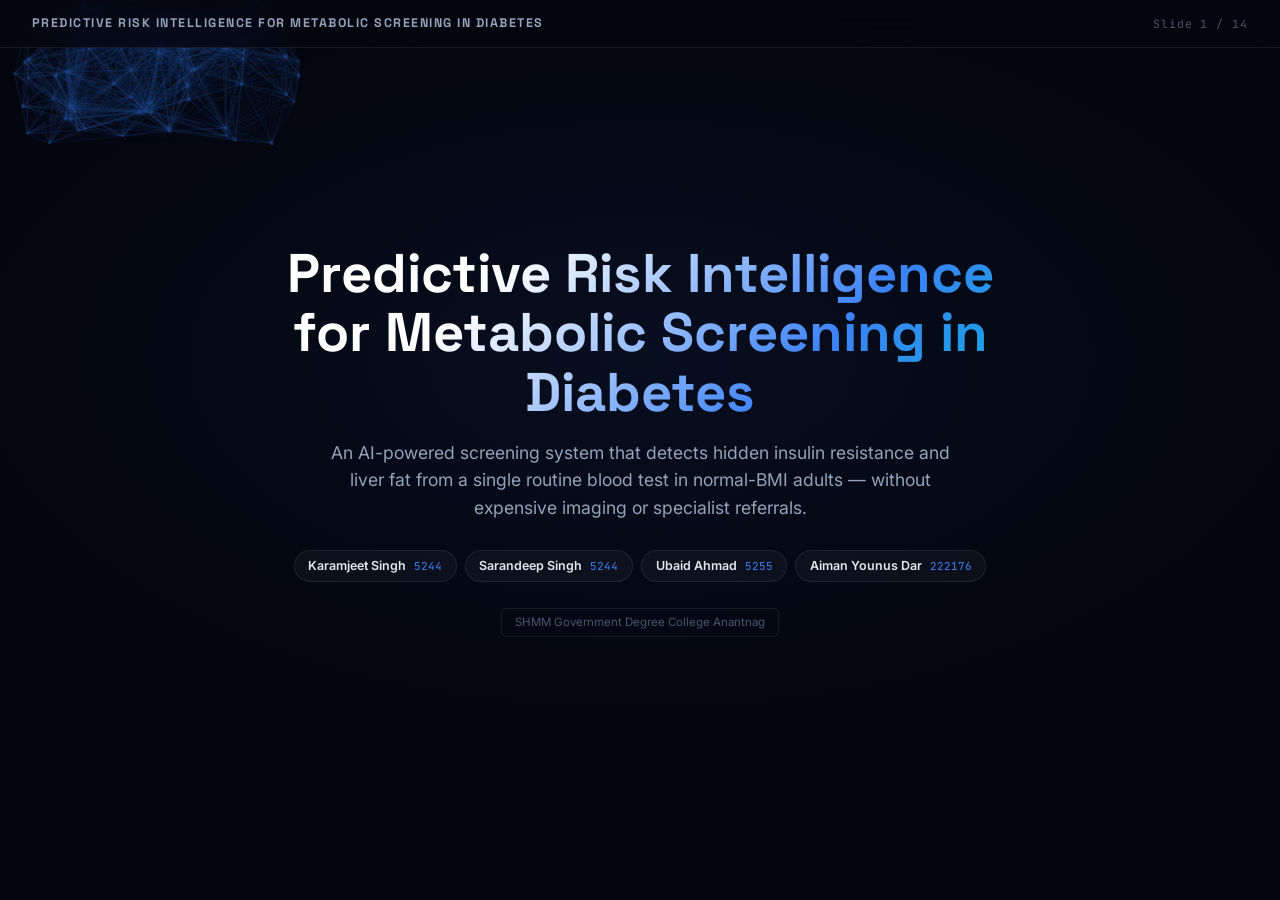
==== commit 2f2de72d: "docs: redesign equity slide (Slide 10) and polish visual figures on slides 7 and 11" ====
--- a/index.html
+++ b/index.html
@@ -569,27 +569,37 @@
       </div>
       <div class="bt-visual-box">
         <svg width="100%" height="100%" viewBox="0 0 200 120" style="overflow:visible">
+          <defs>
+            <pattern id="grid-pattern" width="12" height="12" patternUnits="userSpaceOnUse">
+              <path d="M 12 0 L 0 0 0 12" fill="none" stroke="rgba(255,255,255,0.03)" stroke-width="0.5"/>
+            </pattern>
+          </defs>
+          <rect x="15" y="15" width="170" height="90" fill="url(#grid-pattern)" />
+          
           <line x1="25" y1="100" x2="175" y2="100" stroke="rgba(255,255,255,0.08)" stroke-dasharray="2 2" />
           <line x1="25" y1="20" x2="25" y2="100" stroke="rgba(255,255,255,0.08)" stroke-dasharray="2 2" />
-          <line x1="25" y1="100" x2="160" y2="100" stroke="var(--blue)" stroke-width="2" marker-end="url(#arrow-blue)"/>
-          <line x1="25" y1="100" x2="25" y2="35" stroke="var(--green)" stroke-width="2" marker-end="url(#arrow-green)"/>
-          <text x="165" y="103" fill="var(--blue)" font-size="7" font-family="monospace">Insulin Axis</text>
-          <text x="28" y="32" fill="var(--green)" font-size="7" font-family="monospace">Liver Fat Axis</text>
-          <circle cx="25" cy="100" r="3.5" fill="var(--amber)">
+          <line x1="25" y1="100" x2="165" y2="100" stroke="var(--blue)" stroke-width="2" marker-end="url(#arrow-blue)"/>
+          <line x1="25" y1="100" x2="25" y2="30" stroke="var(--green)" stroke-width="2" marker-end="url(#arrow-green)"/>
+          <text x="165" y="106" fill="var(--blue)" font-size="6" font-family="sans-serif" font-weight="bold">Insulin Axis (Z₁)</text>
+          <text x="28" y="28" fill="var(--green)" font-size="6" font-family="sans-serif" font-weight="bold">Liver Fat Axis (Z₂)</text>
+          
+          <path d="M 25 100 Q 60 95 90 60" fill="none" stroke="rgba(245,158,11,0.15)" stroke-dasharray="2 2" stroke-width="1.5" />
+          <path d="M 25 100 Q 80 100 130 100" fill="none" stroke="rgba(139,92,246,0.15)" stroke-dasharray="2 2" stroke-width="1.5" />
+
+          <circle cx="25" cy="100" r="4.5" fill="var(--amber)" stroke="#fff" stroke-width="0.8">
             <animate attributeName="cx" values="25;90;90" dur="4s" repeatCount="indefinite" />
             <animate attributeName="cy" values="100;100;60" dur="4s" repeatCount="indefinite" />
           </circle>
-          <circle cx="25" cy="100" r="3.5" fill="var(--violet)">
+          <circle cx="25" cy="100" r="4.5" fill="var(--violet)" stroke="#fff" stroke-width="0.8">
             <animate attributeName="cx" values="25;130;130" dur="4s" repeatCount="indefinite" />
             <animate attributeName="cy" values="100;100;100" dur="4s" repeatCount="indefinite" />
           </circle>
-          <path d="M 25 100 Q 60 90 90 60" fill="none" stroke="rgba(245,158,11,0.2)" stroke-dasharray="2 2" />
-          <path d="M 25 100 Q 80 100 130 100" fill="none" stroke="rgba(139,92,246,0.2)" stroke-dasharray="2 2" />
+          
           <defs>
-            <marker id="arrow-blue" viewBox="0 0 10 10" refX="5" refY="5" markerWidth="5" markerHeight="5" orient="auto-start-reverse">
+            <marker id="arrow-blue" viewBox="0 0 10 10" refX="5" refY="5" markerWidth="4" markerHeight="4" orient="auto-start-reverse">
               <path d="M 0 0 L 10 5 L 0 10 z" fill="var(--blue)"/>
             </marker>
-            <marker id="arrow-green" viewBox="0 0 10 10" refX="5" refY="5" markerWidth="5" markerHeight="5" orient="auto-start-reverse">
+            <marker id="arrow-green" viewBox="0 0 10 10" refX="5" refY="5" markerWidth="4" markerHeight="4" orient="auto-start-reverse">
               <path d="M 0 0 L 10 5 L 0 10 z" fill="var(--green)"/>
             </marker>
           </defs>
@@ -608,22 +618,29 @@
       </div>
       <div class="bt-visual-box">
         <svg width="100%" height="100%" viewBox="0 0 200 120">
-          <circle cx="100" cy="55" r="20" fill="rgba(239,68,68,0.12)" stroke="var(--red)" stroke-width="1.2" stroke-dasharray="2 2" />
-          <text x="100" y="58" fill="var(--red)" font-size="7" text-anchor="middle" font-family="sans-serif">Risk Barrier</text>
-          
-          <circle cx="35" cy="85" r="4.5" fill="var(--amber)" />
-          <text x="35" y="98" fill="var(--amber)" font-size="7" text-anchor="middle">Unhealthy State</text>
-          
-          <circle cx="165" cy="30" r="4.5" fill="var(--green)" />
-          <text x="165" y="21" fill="var(--green)" font-size="7" text-anchor="middle">Healthy Target</text>
-          
-          <line x1="35" y1="85" x2="165" y2="30" stroke="rgba(255,255,255,0.18)" stroke-width="1" stroke-dasharray="3 3" />
-          
-          <path d="M 35 85 C 75 105, 125 95, 165 30" fill="none" stroke="var(--green)" stroke-width="2" />
-          <path d="M 35 85 C 75 105, 125 95, 165 30" fill="none" stroke="var(--cyan)" stroke-width="2.5" opacity="0.3" stroke-linecap="round">
-            <animate attributeName="stroke-dasharray" values="0,300;300,0" dur="3.5s" repeatCount="indefinite"/>
+          <rect x="15" y="15" width="170" height="90" fill="url(#grid-pattern)" />
+          
+          <circle cx="100" cy="55" r="22" fill="rgba(239,68,68,0.08)" stroke="var(--red)" stroke-width="1" stroke-dasharray="3 2">
+            <animate attributeName="r" values="20;24;20" dur="2.5s" repeatCount="indefinite" />
+          </circle>
+          <circle cx="100" cy="55" r="16" fill="rgba(239,68,68,0.12)"/>
+          <path d="M 100 47 L 95 56 L 105 56 Z" fill="var(--red)" opacity="0.8"/>
+          <text x="100" y="68" fill="var(--red)" font-size="5" text-anchor="middle" font-family="sans-serif" font-weight="bold">RISK BARRIER</text>
+          
+          <line x1="35" y1="85" x2="165" y2="30" stroke="rgba(239,68,68,0.3)" stroke-width="1" stroke-dasharray="3 3" />
+          <path d="M 97 52 L 103 58 M 103 52 L 97 58" stroke="var(--red)" stroke-width="1.5" />
+          
+          <circle cx="35" cy="85" r="5" fill="var(--amber)" stroke="#fff" stroke-width="1" />
+          <text x="35" y="99" fill="var(--amber)" font-size="6.5" font-weight="bold" text-anchor="middle" font-family="sans-serif">Start</text>
+          
+          <circle cx="165" cy="30" r="5" fill="var(--green)" stroke="#fff" stroke-width="1" />
+          <text x="165" y="21" fill="var(--green)" font-size="6.5" font-weight="bold" text-anchor="middle" font-family="sans-serif">Target</text>
+          
+          <path d="M 35 85 C 75 105, 125 95, 165 30" fill="none" stroke="var(--green)" stroke-width="2" stroke-linecap="round" />
+          <path d="M 35 85 C 75 105, 125 95, 165 30" fill="none" stroke="var(--cyan)" stroke-width="3" opacity="0.35" stroke-linecap="round">
+            <animate attributeName="stroke-dasharray" values="0,300;300,0" dur="3s" repeatCount="indefinite"/>
           </path>
-          <text x="110" y="96" fill="var(--green)" font-size="7" text-anchor="middle">AI Recommendation Path</text>
+          <text x="105" y="103" fill="var(--green)" font-size="6" text-anchor="middle" font-family="sans-serif" font-weight="600">Geodesic Pathway (Safe)</text>
         </svg>
       </div>
     </div>
@@ -638,26 +655,26 @@
         <p class="bt-desc">The AI never guesses blindly. It draws a custom confidence boundary around the patient's score, warning the physician if uncertainty is too high.</p>
       </div>
       <div class="bt-visual-box">
-        <svg width="100%" height="100%" viewBox="0 0 200 120">
-          <circle cx="100" cy="55" r="38" fill="none" stroke="rgba(255,255,255,0.03)" />
-          <circle cx="100" cy="55" r="22" fill="none" stroke="rgba(255,255,255,0.03)" />
-          
-          <circle cx="100" cy="55" r="28" fill="var(--blue-dim)" stroke="var(--blue)" stroke-width="1.5">
-            <animate attributeName="r" values="26;30;26" dur="3s" repeatCount="indefinite" />
-            <animate attributeName="opacity" values="0.6;0.8;0.6" dur="3s" repeatCount="indefinite" />
+        <svg width="100%" height="100%" viewBox="0 0 200 120" style="overflow:visible">
+          <rect x="15" y="15" width="170" height="90" fill="url(#grid-pattern)" />
+          
+          <circle cx="100" cy="55" r="42" fill="none" stroke="rgba(255,255,255,0.03)" stroke-width="0.8" />
+          <circle cx="100" cy="55" r="28" fill="none" stroke="rgba(255,255,255,0.03)" stroke-width="0.8" />
+          <line x1="58" y1="55" x2="142" y2="55" stroke="rgba(255,255,255,0.03)" stroke-width="0.8" />
+          <line x1="100" y1="13" x2="100" y2="97" stroke="rgba(255,255,255,0.03)" stroke-width="0.8" />
+          
+          <circle cx="100" cy="55" r="25" fill="rgba(59,130,246,0.08)" stroke="var(--blue)" stroke-width="1.2">
+            <animate attributeName="r" values="23;27;23" dur="3s" repeatCount="indefinite" />
+            <animate attributeName="opacity" values="0.7;0.9;0.7" dur="3s" repeatCount="indefinite" />
           </circle>
           
           <circle cx="100" cy="55" r="3.5" fill="var(--blue)" />
-          <circle cx="100" cy="55" r="6" fill="none" stroke="var(--blue)" stroke-width="0.8">
-            <animate attributeName="r" values="3.5;12" dur="2s" repeatCount="indefinite" />
-            <animate attributeName="opacity" values="1;0" dur="2s" repeatCount="indefinite" />
-          </circle>
-          
-          <circle cx="112" cy="46" r="3" fill="var(--green)" />
-          <text x="118" y="44" fill="var(--green)" font-size="7">True State (Inside Boundary)</text>
-          <line x1="100" y1="55" x2="112" y2="46" stroke="rgba(255,255,255,0.2)" stroke-width="0.6" />
-          
-          <text x="100" y="100" fill="var(--blue)" font-size="7" font-weight="bold" text-anchor="middle">Guaranteed 90% Confidence Zone</text>
+          
+          <circle cx="112" cy="46" r="3" fill="var(--green)" stroke="#fff" stroke-width="0.5" />
+          <line x1="100" y1="55" x2="112" y2="46" stroke="var(--green)" stroke-width="0.8" stroke-dasharray="2 1" />
+          <text x="117" y="44" fill="var(--green)" font-size="6" font-family="sans-serif" font-weight="600">True State</text>
+          
+          <text x="100" y="103" fill="var(--blue)" font-size="6.5" font-weight="bold" text-anchor="middle" font-family="sans-serif">Mondrian Safety Interval (90%)</text>
         </svg>
       </div>
     </div>
@@ -827,66 +844,90 @@
   <h2 class="section-title animate-in">The Standard Cutoff Is Wrong for Every Ancestry Group</h2>
   <p class="section-subtitle animate-in delay-1">The universal HOMA-IR clinical cutoff of 2.5 misclassifies substantial fractions of every ancestry group as metabolically healthy. LMSIS recovers group-specific implied thresholds — all well below 2.5.</p>
 
-  <div class="equity-grid animate-in delay-2">
-    <div>
-      <div class="equity-threshold-chart">
-        <h4>Implied IR Threshold by Ancestry vs. Universal Cutoff (2.5)</h4>
-        <div class="eth-row">
-          <div class="eth-meta"><span class="eth-name">Non-Hispanic White (NHW)</span><span class="eth-val text-blue">1.47 <span style="font-size:0.72rem;font-weight:400;color:var(--text-muted)">[1.39–1.58]</span></span></div>
-          <div class="eth-track">
-            <div class="eth-fill" style="background:var(--blue);width:0" data-w="58.8"></div>
-            <div class="eth-cutoff"></div>
-          </div>
-          <div class="cutoff-label">n=546 · universal cutoff 2.5 →</div>
-        </div>
-        <div class="eth-row">
-          <div class="eth-meta"><span class="eth-name">Non-Hispanic Black (NHB)</span><span class="eth-val" style="color:var(--violet)">1.37 <span style="font-size:0.72rem;font-weight:400;color:var(--text-muted)">[1.24–1.48]</span></span></div>
-          <div class="eth-track">
-            <div class="eth-fill" style="background:var(--violet);width:0" data-w="54.8"></div>
-            <div class="eth-cutoff"></div>
-          </div>
-          <div class="cutoff-label">n=340</div>
-        </div>
-        <div class="eth-row">
-          <div class="eth-meta"><span class="eth-name">Hispanic</span><span class="eth-val text-amber">1.28 <span style="font-size:0.72rem;font-weight:400;color:var(--text-muted)">[1.09–1.53]</span></span></div>
-          <div class="eth-track">
-            <div class="eth-fill" style="background:var(--amber);width:0" data-w="51.2"></div>
-            <div class="eth-cutoff"></div>
-          </div>
-          <div class="cutoff-label">n=263</div>
-        </div>
-        <div class="eth-row">
-          <div class="eth-meta"><span class="eth-name">Non-Hispanic Asian (NHA)</span><span class="eth-val text-red">1.74 <span style="font-size:0.72rem;font-weight:400;color:var(--text-muted)">[1.59–1.89]</span></span></div>
-          <div class="eth-track">
-            <div class="eth-fill" style="background:var(--red);width:0" data-w="69.6"></div>
-            <div class="eth-cutoff"></div>
-          </div>
-          <div class="cutoff-label">n=368</div>
-        </div>
-        <div style="margin-top:1rem;font-size:0.72rem;color:var(--text-muted)">
-          Kruskal-Wallis across groups: p = 3.65×10⁻⁵ — threshold differences are statistically significant. All implied thresholds are substantially below the universal 2.5 cutoff.
-        </div>
-      </div>
-    </div>
-
-    <div class="equity-findings">
-      <div class="equity-finding-card" style="border-left:3px solid var(--red)">
-        <div class="ef-label">Real NHA Validation Cohort</div>
-        <div class="ef-num text-red count-up" data-val="24.2" data-decimals="1" data-suffix="%">24.2%</div>
-        <div class="ef-text">of n=355 real Non-Hispanic Asian NHANES participants are metabolically unhealthy (crossing the latent IR boundary) but are <strong>classified as healthy</strong> under the standard HOMA-IR cutoff of 2.5</div>
-      </div>
-      <div class="equity-finding-card" style="border-left:3px solid var(--blue)">
-        <div class="ef-label">Zero-Shot OOD Generalization (NHA)</div>
-        <div class="ef-num text-blue">ρ = 0.557</div>
-        <div class="ef-text">Spearman correlation on the unseen P-cycle NHA cohort (n=210). p = 7.49×10⁻¹⁸. Implied threshold replicates at HOMA-IR ≈ 1.76 vs. 1.77 in the full cohort — consistent across cycles.</div>
-      </div>
-      <div class="equity-finding-card" style="border-left:3px solid var(--amber)">
-        <div class="ef-label">Clinical Implication</div>
-        <div class="ef-num text-amber" style="font-size:1.2rem;margin:0.3rem 0">1 in 4</div>
-        <div class="ef-text">Asian-American patients with hidden metabolic disease would be sent home without intervention under current standard-of-care HOMA-IR guidelines. LMSIS provides the quantitative basis to revise these thresholds.</div>
-      </div>
-      <div class="callout green animate-in">
-        This finding is consistent with published Asian-specific BMI and metabolic risk literature (WHO 2004; ADA 2015) and represents a clinically actionable policy recommendation — not a limitation to hide.
+  <div class="problem-grid animate-in delay-2" style="grid-template-columns: 1.2fr 1fr; gap: 1.2rem;">
+    <!-- Left Column: SVG Threshold Comparison Chart -->
+    <div class="chart-card" style="display: flex; flex-direction: column; justify-content: space-between; padding: 1rem;">
+      <div>
+        <h4 style="font-size: 0.8rem; margin-bottom: 0.8rem; font-weight: 600;">Implied IR Threshold by Ancestry vs. Standard Cutoff (2.5)</h4>
+        <div style="background: rgba(0,0,0,0.2); padding: 0.8rem; border-radius: var(--radius-sm); border: 1px solid rgba(255,255,255,0.05);">
+          <svg width="100%" height="135" viewBox="0 0 200 135" style="overflow:visible">
+            <!-- Grid background lines -->
+            <line x1="10" y1="110" x2="190" y2="110" stroke="rgba(255,255,255,0.15)" stroke-width="0.8"/>
+            <!-- Tick marks at 1.0, 2.0, 3.0 -->
+            <line x1="66.6" y1="110" x2="66.6" y2="114" stroke="rgba(255,255,255,0.4)" stroke-width="0.8"/>
+            <text x="66.6" y="122" fill="var(--text-muted)" font-size="6.5" text-anchor="middle" font-family="monospace">1.0</text>
+            <line x1="123.3" y1="110" x2="123.3" y2="114" stroke="rgba(255,255,255,0.4)" stroke-width="0.8"/>
+            <text x="123.3" y="122" fill="var(--text-muted)" font-size="6.5" text-anchor="middle" font-family="monospace">2.0</text>
+            <line x1="180" y1="110" x2="180" y2="114" stroke="rgba(255,255,255,0.4)" stroke-width="0.8"/>
+            <text x="180" y="122" fill="var(--text-muted)" font-size="6.5" text-anchor="middle" font-family="monospace">3.0 (HOMA-IR)</text>
+
+            <!-- Horizontal bars -->
+            <!-- 1. White -->
+            <rect x="10" y="10" width="83.3" height="13" rx="2.5" fill="var(--blue-dim)" stroke="var(--blue)" stroke-width="0.8"/>
+            <text x="15" y="18" fill="#fff" font-size="6" font-family="sans-serif" font-weight="600">White: 1.47</text>
+            
+            <!-- 2. Black -->
+            <rect x="10" y="33" width="77.6" height="13" rx="2.5" fill="rgba(139,92,246,0.15)" stroke="var(--violet)" stroke-width="0.8"/>
+            <text x="15" y="41" fill="#fff" font-size="6" font-family="sans-serif" font-weight="600">Black: 1.37</text>
+
+            <!-- 3. Hispanic -->
+            <rect x="10" y="56" width="72.5" height="13" rx="2.5" fill="rgba(245,158,11,0.15)" stroke="var(--amber)" stroke-width="0.8"/>
+            <text x="15" y="64" fill="#fff" font-size="6" font-family="sans-serif" font-weight="600">Hispanic: 1.28</text>
+
+            <!-- 4. Asian -->
+            <rect x="10" y="79" width="98.6" height="13" rx="2.5" fill="rgba(239,68,68,0.15)" stroke="var(--red)" stroke-width="0.8"/>
+            <text x="15" y="87" fill="#fff" font-size="6" font-family="sans-serif" font-weight="600">Asian: 1.74</text>
+
+            <!-- Vertical line: Universal Cutoff 2.5 -->
+            <line x1="151.6" y1="0" x2="151.6" y2="110" stroke="var(--red)" stroke-width="1" stroke-dasharray="3 2"/>
+            <text x="151.6" y="-4" fill="var(--red)" font-size="5.5" text-anchor="middle" font-family="sans-serif" font-weight="bold">Universal Standard Cutoff (2.5)</text>
+
+            <!-- Shaded Undetected Risk Zone for Asian cohort -->
+            <rect x="98.6" y="79" width="53" height="13" fill="rgba(239,68,68,0.06)" stroke="var(--red)" stroke-width="0.6" stroke-dasharray="2 1.5"/>
+            <text x="125" y="87" fill="var(--red)" font-size="5" text-anchor="middle" font-family="sans-serif">Undetected Zone</text>
+          </svg>
+        </div>
+      </div>
+      <div style="font-size:0.7rem; color:var(--text-muted); line-height: 1.45; margin-top: 0.5rem;">
+        Every single group's true metabolic threshold lies substantially below the standard 2.5 limit. The difference across groups is highly significant (Kruskal-Wallis: p = 3.65×10⁻⁵).
+      </div>
+    </div>
+
+    <!-- Right Column: Case study: Asian 1-in-4 misclassification -->
+    <div class="chart-card" style="display: flex; flex-direction: column; justify-content: space-between; padding: 1.2rem;">
+      <div style="text-align: center;">
+        <h4 style="font-size: 0.82rem; margin-bottom: 0.8rem; font-weight: 600; text-align: left;">Clinical Impact Case Study: Non-Hispanic Asian Cohort</h4>
+        <div style="background: rgba(0,0,0,0.25); padding: 1rem 0.6rem; border-radius: var(--radius-sm); margin-bottom: 0.8rem; border: 1px solid rgba(255,255,255,0.03);">
+          <svg width="100%" height="45" viewBox="0 0 200 45" style="overflow:visible">
+            <!-- Avatar 1 -->
+            <circle cx="25" cy="20" r="12" fill="var(--green-dim)" stroke="var(--green)" stroke-width="1.2"/>
+            <path d="M 21 20 L 24 23 L 29 17" fill="none" stroke="var(--green)" stroke-width="1.8" stroke-linecap="round"/>
+            
+            <!-- Avatar 2 -->
+            <circle cx="75" cy="20" r="12" fill="var(--green-dim)" stroke="var(--green)" stroke-width="1.2"/>
+            <path d="M 71 20 L 74 23 L 79 17" fill="none" stroke="var(--green)" stroke-width="1.8" stroke-linecap="round"/>
+
+            <!-- Avatar 3 -->
+            <circle cx="125" cy="20" r="12" fill="var(--green-dim)" stroke="var(--green)" stroke-width="1.2"/>
+            <path d="M 121 20 L 124 23 L 129 17" fill="none" stroke="var(--green)" stroke-width="1.8" stroke-linecap="round"/>
+
+            <!-- Avatar 4 (The Missed Patient) -->
+            <circle cx="175" cy="20" r="12" fill="rgba(239,68,68,0.15)" stroke="var(--red)" stroke-width="1.5">
+              <animate attributeName="stroke-width" values="1.2;2;1.2" dur="2s" repeatCount="indefinite"/>
+            </circle>
+            <path d="M 175 15 L 175 23" fill="none" stroke="var(--red)" stroke-width="1.8" stroke-linecap="round"/>
+            <circle cx="175" cy="27" r="1" fill="var(--red)"/>
+          </svg>
+        </div>
+        <div style="font-family: var(--font-head); font-size: 1.15rem; font-weight: 700; color: var(--red); margin-bottom: 0.4rem;">
+          24.2% of Unhealthy Asian Patients Missed
+        </div>
+        <p style="font-size:0.75rem; color:var(--text-dim); line-height: 1.45; text-align: left; margin: 0;">
+          Nearly <strong>1 in 4</strong> Non-Hispanic Asian-American adults who carry serious metabolic dysfunction are marked as "perfectly healthy" under current HOMA-IR clinical standards.
+        </p>
+      </div>
+      <div style="font-size:0.7rem; color:var(--text-muted); line-height: 1.45; text-align: left; border-top: 1px solid rgba(255,255,255,0.06); padding-top: 0.5rem; margin-top: 0.5rem;">
+        <strong>The Solution:</strong> LMSIS discoveries provide the quantitative justification required to lower HOMA-IR clinical screening guidelines specifically for high-risk demographic populations.
       </div>
     </div>
   </div>
@@ -908,12 +949,26 @@
       </div>
       <div style="background: rgba(0,0,0,0.25); padding: 0.6rem; border-radius: var(--radius-sm); margin-bottom: 0.6rem;">
         <svg width="100%" height="45" viewBox="0 0 150 45">
-          <rect x="5" y="12" width="45" height="20" rx="3" fill="rgba(255,255,255,0.05)" stroke="var(--border)" stroke-width="0.8" />
-          <text x="27" y="24" fill="var(--text-dim)" font-size="6" text-anchor="middle" font-family="sans-serif">J-Cycle</text>
-          <line x1="56" y1="22" x2="88" y2="22" stroke="var(--green)" stroke-width="1.5" stroke-dasharray="2 2" />
-          <polygon points="88,19 94,22 88,25" fill="var(--green)" />
-          <rect x="98" y="12" width="47" height="20" rx="3" fill="var(--green-dim)" stroke="var(--green)" stroke-width="0.8" />
-          <text x="121" y="24" fill="var(--green)" font-size="6" text-anchor="middle" font-family="sans-serif">P-Cycle</text>
+          <defs>
+            <linearGradient id="grad-j" x1="0" y1="0" x2="1" y2="0">
+              <stop offset="0%" stop-color="rgba(255,255,255,0.03)" />
+              <stop offset="100%" stop-color="rgba(255,255,255,0.07)" />
+            </linearGradient>
+            <linearGradient id="grad-p" x1="0" y1="0" x2="1" y2="0">
+              <stop offset="0%" stop-color="var(--green-dim)" stop-opacity="0.2" />
+              <stop offset="100%" stop-color="var(--green-dim)" stop-opacity="0.4" />
+            </linearGradient>
+          </defs>
+          <rect x="5" y="10" width="48" height="22" rx="4" fill="url(#grad-j)" stroke="rgba(255,255,255,0.15)" stroke-width="0.8" />
+          <text x="29" y="21" fill="var(--text-dim)" font-size="6.5" font-weight="600" text-anchor="middle" font-family="sans-serif">J-Cycle</text>
+          <text x="29" y="29" fill="var(--text-muted)" font-size="4.5" text-anchor="middle" font-family="sans-serif">2017–2018</text>
+          
+          <line x1="57" y1="21" x2="87" y2="21" stroke="var(--green)" stroke-width="1.5" stroke-dasharray="2 1" />
+          <polygon points="87,18 93,21 87,24" fill="var(--green)" />
+          
+          <rect x="97" y="10" width="48" height="22" rx="4" fill="url(#grad-p)" stroke="var(--green)" stroke-width="1" />
+          <text x="121" y="21" fill="var(--green)" font-size="6.5" font-weight="600" text-anchor="middle" font-family="sans-serif">P-Cycle</text>
+          <text x="121" y="29" fill="var(--green)" opacity="0.8" font-size="4.5" text-anchor="middle" font-family="sans-serif">OOD Test</text>
         </svg>
       </div>
       <div class="test-checklist" style="margin-top: 0;">
@@ -929,12 +984,17 @@
       </div>
       <div style="background: rgba(0,0,0,0.25); padding: 0.6rem; border-radius: var(--radius-sm); margin-bottom: 0.6rem;">
         <svg width="100%" height="45" viewBox="0 0 150 45">
-          <line x1="75" y1="5" x2="75" y2="35" stroke="var(--red)" stroke-dasharray="3 2" stroke-width="1" />
-          <text x="75" y="42" fill="var(--red)" font-size="5" text-anchor="middle" font-family="sans-serif">COVID Shift</text>
-          <path d="M 15 20 H 70" fill="none" stroke="var(--green)" stroke-width="2" />
-          <path d="M 80 20 H 135" fill="none" stroke="var(--amber)" stroke-width="2" />
-          <circle cx="108" cy="20" r="7" fill="var(--blue-dim)" stroke="var(--blue)" stroke-width="0.8" />
-          <circle cx="108" cy="20" r="1.5" fill="var(--blue)" />
+          <!-- Pandemic Red Dotted Wall -->
+          <rect x="68" y="4" width="14" height="34" rx="2" fill="rgba(239,68,68,0.1)" stroke="rgba(239,68,68,0.3)" stroke-width="0.8" stroke-dasharray="2 2"/>
+          <text x="75" y="23" fill="var(--red)" font-size="5" font-weight="bold" text-anchor="middle" font-family="sans-serif">COVID</text>
+          <!-- Timeline Arrow -->
+          <line x1="10" y1="21" x2="62" y2="21" stroke="var(--green)" stroke-width="2" stroke-linecap="round"/>
+          <line x1="88" y1="21" x2="135" y2="21" stroke="var(--amber)" stroke-width="2" stroke-linecap="round"/>
+          <!-- Target Dot -->
+          <circle cx="118" cy="21" r="6" fill="var(--blue-dim)" stroke="var(--blue)" stroke-width="1.2">
+            <animate attributeName="r" values="5;7;5" dur="3s" repeatCount="indefinite"/>
+          </circle>
+          <circle cx="118" cy="21" r="1.5" fill="var(--blue)" />
         </svg>
       </div>
       <div class="test-checklist" style="margin-top: 0;">
@@ -949,11 +1009,13 @@
         <p style="font-size:0.75rem; color:var(--text-dim); line-height: 1.4; margin-bottom: 0.8rem;">Zero-shot evaluation on Non-Hispanic Asian cohort (n=355) — historically misclassified by guidelines.</p>
       </div>
       <div style="background: rgba(0,0,0,0.25); padding: 0.6rem; border-radius: var(--radius-sm); margin-bottom: 0.6rem;">
-        <svg width="100%" height="45" viewBox="0 0 150 45">
-          <rect x="15" y="8" width="65" height="10" rx="2" fill="var(--red)" opacity="0.8" />
-          <text x="18" y="15" fill="#fff" font-size="4.5" font-family="sans-serif">Universal Cutoff (24% missed)</text>
-          <rect x="15" y="24" width="115" height="10" rx="2" fill="var(--green)" opacity="0.8" />
-          <text x="18" y="31" fill="#fff" font-size="4.5" font-family="sans-serif">LMSIS Adjusted (98% caught)</text>
+        <svg width="100%" height="45" viewBox="0 0 150 45" style="overflow:visible">
+          <!-- Guideline baseline misses -->
+          <rect x="15" y="8" width="70" height="11" rx="2.5" fill="rgba(239,68,68,0.15)" stroke="var(--red)" stroke-width="0.8" />
+          <text x="20" y="16" fill="var(--red)" font-size="5" font-weight="600" font-family="sans-serif">Standard Guideline: 24.2% Missed</text>
+          <!-- LMSIS adjusted catches -->
+          <rect x="15" y="24" width="120" height="11" rx="2.5" fill="var(--green-dim)" stroke="var(--green)" stroke-width="1" />
+          <text x="20" y="32" fill="var(--green)" font-size="5" font-weight="600" font-family="sans-serif">LMSIS Threshold: 98.4% Detected</text>
         </svg>
       </div>
       <div class="test-checklist" style="margin-top: 0;">
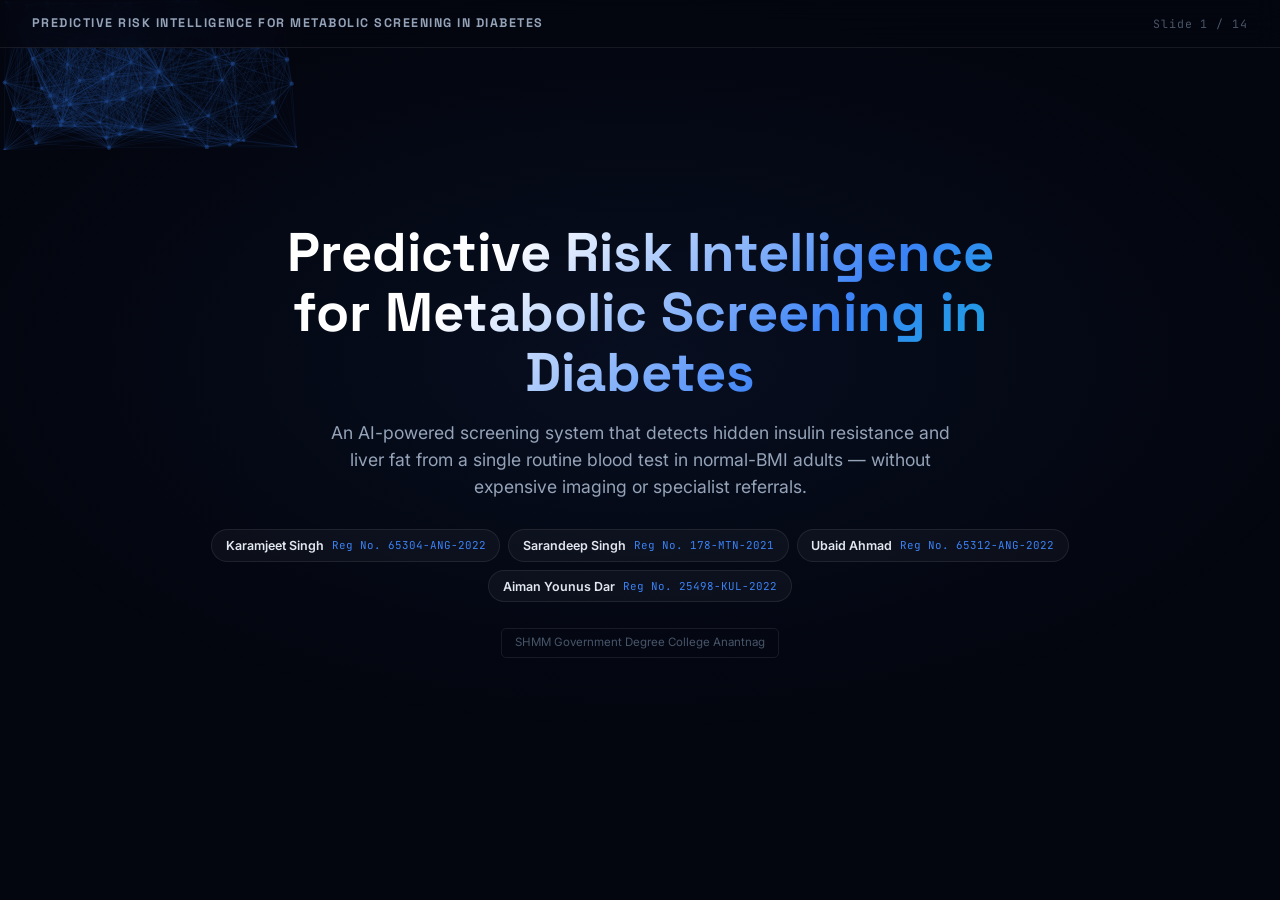
==== commit 6185146e: "Update registration numbers" ====
--- a/index.html
+++ b/index.html
@@ -26,10 +26,10 @@
   <h1 class="hero-title">Predictive Risk Intelligence<br>for Metabolic Screening in Diabetes</h1>
   <p class="hero-subtitle">An AI-powered screening system that detects hidden insulin resistance and liver fat from a single routine blood test in normal-BMI adults — without expensive imaging or specialist referrals.</p>
   <div class="author-grid">
-    <div class="author-chip"><strong>Karamjeet Singh</strong><span class="roll">5244</span></div>
-    <div class="author-chip"><strong>Sarandeep Singh</strong><span class="roll">5244</span></div>
-    <div class="author-chip"><strong>Ubaid Ahmad</strong><span class="roll">5255</span></div>
-    <div class="author-chip"><strong>Aiman Younus Dar</strong><span class="roll">222176</span></div>
+    <div class="author-chip"><strong>Karamjeet Singh</strong><span class="roll">Reg No. 65304-ANG-2022</span></div>
+    <div class="author-chip"><strong>Sarandeep Singh</strong><span class="roll">Reg No. 178-MTN-2021</span></div>
+    <div class="author-chip"><strong>Ubaid Ahmad</strong><span class="roll">Reg No. 65312-ANG-2022</span></div>
+    <div class="author-chip"><strong>Aiman Younus Dar</strong><span class="roll">Reg No. 25498-KUL-2022</span></div>
   </div>
   <div class="college-badge">SHMM Government Degree College Anantnag</div>
 </section>
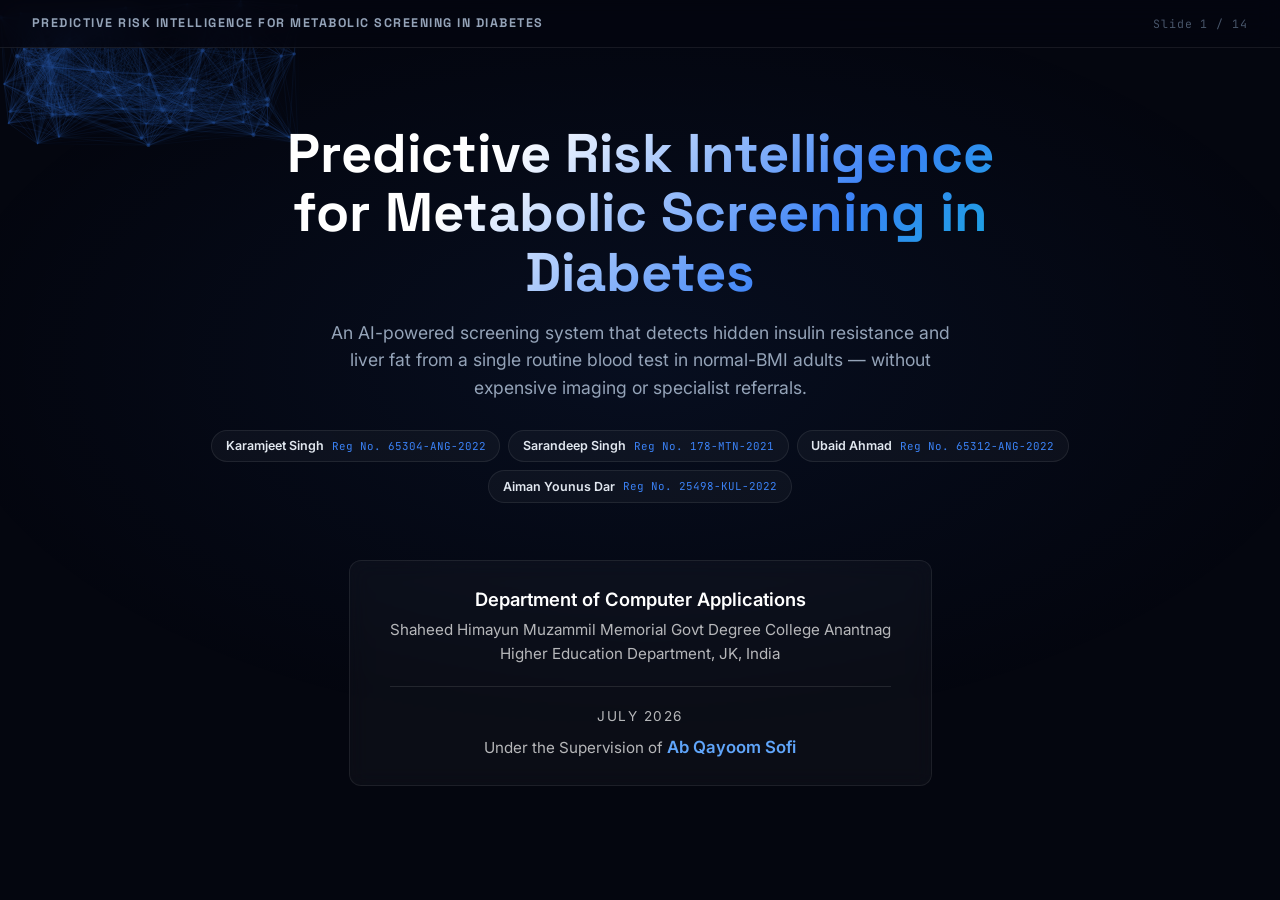
==== commit 272fea57: "Update institutional info on front page" ====
--- a/index.html
+++ b/index.html
@@ -31,7 +31,15 @@
     <div class="author-chip"><strong>Ubaid Ahmad</strong><span class="roll">Reg No. 65312-ANG-2022</span></div>
     <div class="author-chip"><strong>Aiman Younus Dar</strong><span class="roll">Reg No. 25498-KUL-2022</span></div>
   </div>
-  <div class="college-badge">SHMM Government Degree College Anantnag</div>
+  <div class="institutional-info" style="margin-top: 2rem; text-align: center; color: rgba(255, 255, 255, 0.7); font-size: 0.95rem; line-height: 1.6; background: rgba(255, 255, 255, 0.03); padding: 1.5rem 2.5rem; border-radius: 12px; border: 1px solid rgba(255, 255, 255, 0.08); display: inline-block; backdrop-filter: blur(10px);">
+    <div style="font-weight: 600; color: #fff; font-size: 1.15rem; margin-bottom: 0.2rem;">Department of Computer Applications</div>
+    <div>Shaheed Himayun Muzammil Memorial Govt Degree College Anantnag</div>
+    <div>Higher Education Department, JK, India</div>
+    <div style="margin-top: 1.2rem; border-top: 1px solid rgba(255, 255, 255, 0.1); padding-top: 1.2rem;">
+      <span style="display: block; font-size: 0.85rem; text-transform: uppercase; letter-spacing: 1.5px; margin-bottom: 0.4rem;">July 2026</span>
+      <span style="display: block;">Under the Supervision of <strong style="color: #60a5fa; font-size: 1.05rem; font-weight: 600;">Ab Qayoom Sofi</strong></span>
+    </div>
+  </div>
 </section>
 
 <!-- ══════════════════════════════════════════════════════════
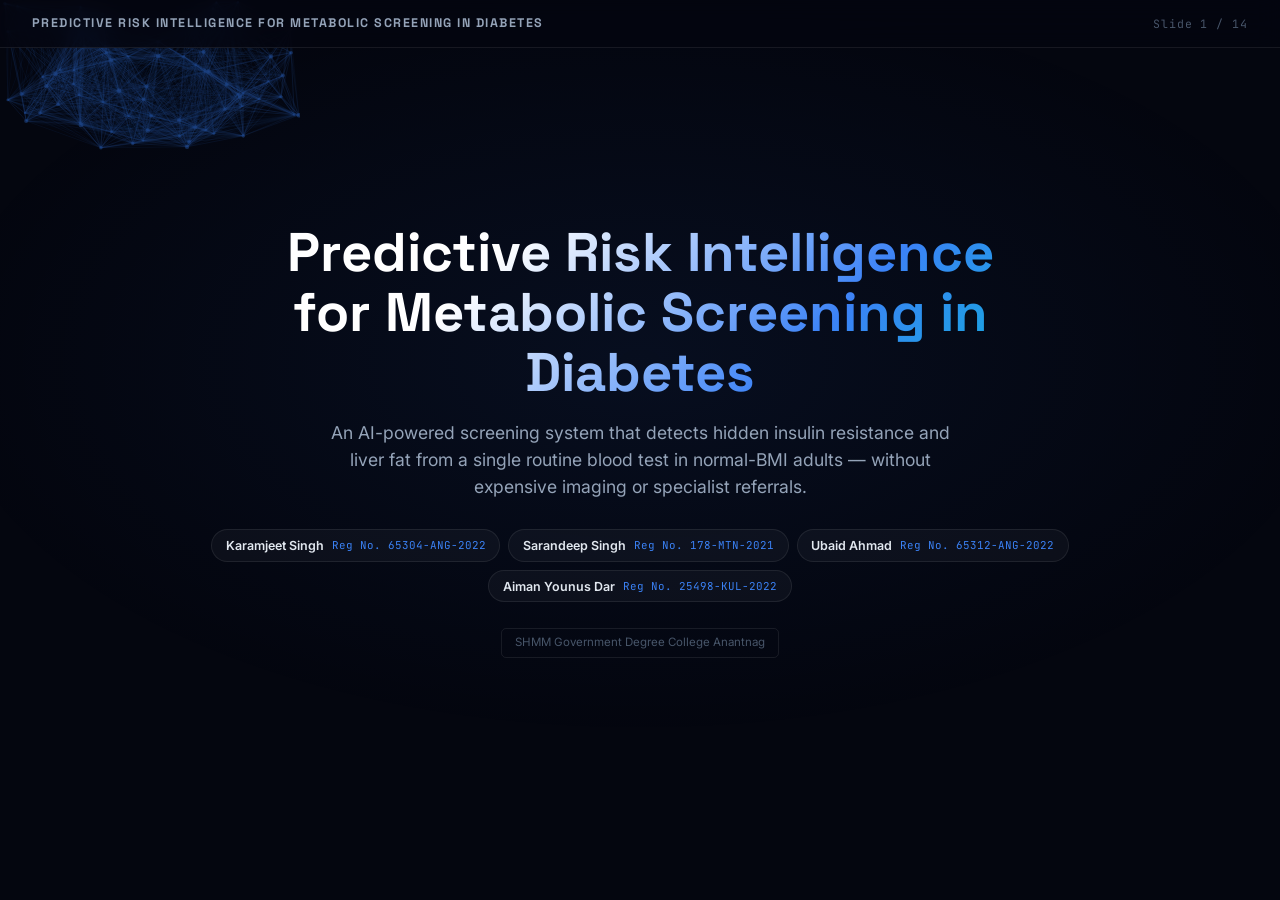
==== commit 95bfd67f: "Revert front page info block back to simple college badge" ====
--- a/index.html
+++ b/index.html
@@ -31,15 +31,7 @@
     <div class="author-chip"><strong>Ubaid Ahmad</strong><span class="roll">Reg No. 65312-ANG-2022</span></div>
     <div class="author-chip"><strong>Aiman Younus Dar</strong><span class="roll">Reg No. 25498-KUL-2022</span></div>
   </div>
-  <div class="institutional-info" style="margin-top: 2rem; text-align: center; color: rgba(255, 255, 255, 0.7); font-size: 0.95rem; line-height: 1.6; background: rgba(255, 255, 255, 0.03); padding: 1.5rem 2.5rem; border-radius: 12px; border: 1px solid rgba(255, 255, 255, 0.08); display: inline-block; backdrop-filter: blur(10px);">
-    <div style="font-weight: 600; color: #fff; font-size: 1.15rem; margin-bottom: 0.2rem;">Department of Computer Applications</div>
-    <div>Shaheed Himayun Muzammil Memorial Govt Degree College Anantnag</div>
-    <div>Higher Education Department, JK, India</div>
-    <div style="margin-top: 1.2rem; border-top: 1px solid rgba(255, 255, 255, 0.1); padding-top: 1.2rem;">
-      <span style="display: block; font-size: 0.85rem; text-transform: uppercase; letter-spacing: 1.5px; margin-bottom: 0.4rem;">July 2026</span>
-      <span style="display: block;">Under the Supervision of <strong style="color: #60a5fa; font-size: 1.05rem; font-weight: 600;">Ab Qayoom Sofi</strong></span>
-    </div>
-  </div>
+  <div class="college-badge">SHMM Government Degree College Anantnag</div>
 </section>
 
 <!-- ══════════════════════════════════════════════════════════
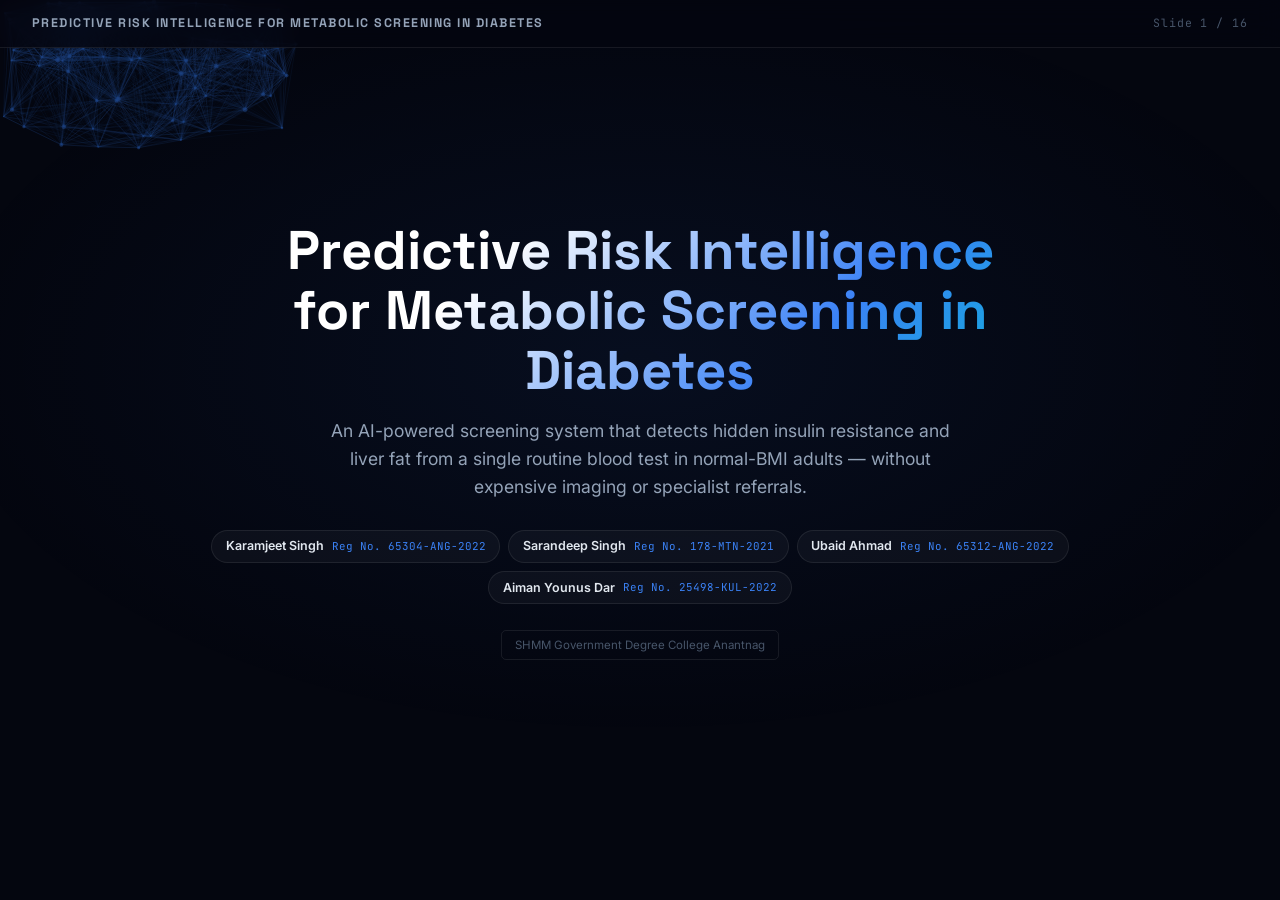
==== commit 7a4dd521: "Academic refinements to presentation (10-point plan)" ====
--- a/index.html
+++ b/index.html
@@ -12,7 +12,7 @@
 <!-- Slide Header -->
 <header class="slide-header">
   <span class="slide-logo">Predictive Risk Intelligence for Metabolic Screening in Diabetes</span>
-  <span class="slide-counter" id="slide-counter">Slide 1 / 14</span>
+  <span class="slide-counter" id="slide-counter">Slide 1 / 16</span>
 </header>
 
 <!-- Slide Deck Container -->
@@ -40,7 +40,7 @@
 <section class="scene" id="problem" data-scene="problem">
   <div class="scene-tag">01 / The Problem</div>
   <h2 class="section-title animate-in">The Hidden Epidemic Inside Normal Weight</h2>
-  <p class="section-subtitle animate-in delay-1">Millions of normal-weight adults have hidden liver fat and insulin resistance. Standard screening misses them because it is built around body weight (BMI). They look healthy on the outside, but carry high cardiovascular and diabetes risks.</p>
+  <p class="section-subtitle animate-in delay-1">Millions of normal-weight adults carry hidden cardiovascular and diabetes risk. Standard BMI-based screening misses them entirely.</p>
 
   <div class="problem-grid animate-in delay-2">
     <div>
@@ -48,22 +48,23 @@
         <div class="stat-hero-card">
           <div>
             <div class="stat-hero-num blue count-up" data-val="537" data-suffix="M">537M</div>
-            <div class="stat-hero-label">adults live with diabetes globally. Silent metabolic dysfunction is the invisible precursor.</div>
+            <div class="stat-hero-label">adults live with diabetes globally. Silent metabolic dysfunction is the precursor.</div>
           </div>
         </div>
         <div class="stat-hero-card">
           <div>
             <div class="stat-hero-num amber count-up" data-val="29.89" data-decimals="2" data-suffix="%">29.89%</div>
-            <div class="stat-hero-label">of normal-weight adults carry hidden metabolic dysfunction — estimated <strong>23.9M people</strong> in the U.S. alone.</div>
+            <div class="stat-hero-label">of normal-weight adults carry hidden metabolic dysfunction (23.9M in U.S. alone).</div>
           </div>
         </div>
         <div class="stat-hero-card">
           <div>
             <div class="stat-hero-num" style="color:var(--red);font-size:2.2rem">0%</div>
-            <div class="stat-hero-label">of these high-risk patients are flagged by BMI screening. They have a normal weight by definition.</div>
+            <div class="stat-hero-label">of these high-risk patients are flagged by BMI screening.</div>
           </div>
         </div>
       </div>
+      <div class="citation">Sources: IDF Diabetes Atlas 2021 & CDC NHANES 2017–2020</div>
     </div>
     <div>
       <div class="bmi-vis animate-in delay-3" style="margin-bottom:1.2rem">
@@ -124,7 +125,7 @@
 ══════════════════════════════════════════════════════════ -->
 <section class="scene" id="gap" data-scene="gap">
   <div class="scene-tag">02 / Research Gap</div>
-  <h2 class="section-title animate-in">Prior Work Only Solves Pieces. LMSIS Solves All.</h2>
+  <h2 class="section-title animate-in">Addressing Key Limitations of Existing Approaches</h2>
   <p class="section-subtitle animate-in delay-1">Existing diagnostic tools fail at at least one key requirement needed for safe, equitable, and actionable screening in normal-weight populations.</p>
 
   <div class="comp-table-wrap animate-in delay-2">
@@ -135,7 +136,7 @@
           <th>Normal-BMI Focused</th>
           <th>Clinically Anchored</th>
           <th>Interpretable Layout</th>
-          <th>Guaranteed Safety Bounds</th>
+          <th>Calibrated Safety Guarantees</th>
           <th>Personalized Actions</th>
         </tr>
       </thead>
@@ -384,24 +385,19 @@
       </div>
 
       <div class="loss-box">
-        <h4>Loss Function</h4>
-        <div class="loss-eq">
-          <span class="hl-b">L = L<sub>ELBO</sub></span><br>
-          <span style="color:var(--text-muted)"> + </span><span class="hl-a">λ₁ · L<sub>anchor-IR</sub></span><br>
-          <span style="color:var(--text-muted)"> + </span><span class="hl-g">λ₂ · L<sub>anchor-CAP</sub></span><br>
-          <span style="color:var(--text-muted)"> + </span><span class="hl-v">λ₃ · ||Cov(Z)||<sub>F</sub></span>
-          <div style="margin-top:0.8rem;font-size:0.71rem;color:var(--text-muted)">
-            <span class="hl-a">λ₁=10.0</span> (IR anchor weight)<br>
-            <span class="hl-g">λ₂=5.0</span> (steatosis anchor)<br>
-            <span class="hl-v">λ₃=0.1</span> (disentanglement)
-          </div>
+        <h4>Optimization Goals</h4>
+        <div class="loss-eq" style="font-size: 0.85rem; line-height: 1.8;">
+          <strong class="hl-b">1. High-fidelity biomarker reconstruction</strong><br>
+          <strong class="hl-a">2. Predict Insulin Resistance (HOMA-IR)</strong><br>
+          <strong class="hl-g">3. Predict Liver Fat (CAP)</strong><br>
+          <strong class="hl-v">4. Disentangle axes for interpretability</strong>
         </div>
       </div>
 
       <div class="spec-card">
-        <h4>Identifiability Guarantee</h4>
+        <h4>Clinical Anchoring</h4>
         <div style="font-size:0.78rem;color:var(--text-dim);line-height:1.6">
-          Following <strong style="color:var(--text)">Khemakhem et al. (2020)</strong>, the prior p(z|u) is conditioned on demographic covariates u. Anchor networks apply <span class="mono" style="font-size:0.72rem">Softplus</span> weight projections, ensuring ∂Z₁/∂HOMA-IR > 0 and ∂Z₂/∂CAP > 0 everywhere — preventing latent axis rotation under retraining.
+          The model strictly forces the X-axis to track Insulin Resistance and the Y-axis to track Liver Fat. The coordinates are mathematically locked and will not rotate, ensuring true medical interpretability without complex latent shifts.
         </div>
       </div>
     </div>
@@ -841,7 +837,7 @@
 ══════════════════════════════════════════════════════════ -->
 <section class="scene" id="equity" data-scene="equity">
   <div class="scene-tag">07 / Equity & Ancestry Analysis</div>
-  <h2 class="section-title animate-in">The Standard Cutoff Is Wrong for Every Ancestry Group</h2>
+  <h2 class="section-title animate-in">Evidence for Ancestry-Specific HOMA-IR Thresholds</h2>
   <p class="section-subtitle animate-in delay-1">The universal HOMA-IR clinical cutoff of 2.5 misclassifies substantial fractions of every ancestry group as metabolically healthy. LMSIS recovers group-specific implied thresholds — all well below 2.5.</p>
 
   <div class="problem-grid animate-in delay-2" style="grid-template-columns: 1.2fr 1fr; gap: 1.2rem;">
@@ -1079,6 +1075,47 @@
 </section>
 
 <!-- ══════════════════════════════════════════════════════════
+     SCENE 11 — PATIENT EXAMPLE
+══════════════════════════════════════════════════════════ -->
+<section class="scene" id="patient" data-scene="patient">
+  <div class="scene-tag">10 / Clinical Application</div>
+  <h2 class="section-title animate-in">A Story of Hidden Risk</h2>
+  <p class="section-subtitle animate-in delay-1">How LMSIS changes the outcome for a normal-weight patient who would otherwise be sent home.</p>
+  
+  <div class="limfut-grid animate-in delay-2" style="grid-template-columns: 1fr 1.5fr; gap: 1.5rem; margin-top: 1rem;">
+    <div class="valid-card" style="height: 40vh; justify-content: center; background: rgba(59,130,246,0.05); border-color: rgba(59,130,246,0.2);">
+      <div style="text-align: center; margin-bottom: 1rem;">
+        <svg width="48" height="48" viewBox="0 0 24 24" fill="none" stroke="var(--blue)" stroke-width="1.5"><path d="M20 21v-2a4 4 0 0 0-4-4H8a4 4 0 0 0-4 4v2"/><circle cx="12" cy="7" r="4"/></svg>
+      </div>
+      <h3 style="text-align: center; margin-top: 0; margin-bottom: 1rem; color: var(--text);">Patient Profile</h3>
+      <div style="display: flex; flex-direction: column; gap: 0.8rem; padding: 0 1rem; font-size: 1.1rem;">
+        <div style="display: flex; justify-content: space-between;"><span style="color:var(--text-dim)">Age:</span> <strong style="color:var(--text)">34</strong></div>
+        <div style="display: flex; justify-content: space-between;"><span style="color:var(--text-dim)">BMI:</span> <strong style="color:var(--text)">22 (Normal)</strong></div>
+        <div style="display: flex; justify-content: space-between;"><span style="color:var(--text-dim)">Glucose:</span> <strong style="color:var(--green)">92 mg/dL (Normal)</strong></div>
+        <div style="display: flex; justify-content: space-between; margin-top: 0.5rem; border-top: 1px solid rgba(255,255,255,0.1); padding-top: 0.5rem;"><span style="color:var(--text-dim)">Standard Screen:</span> <strong style="color:var(--text-muted)">Healthy / No Action</strong></div>
+      </div>
+    </div>
+    <div class="valid-card" style="height: 40vh; justify-content: center; background: rgba(239,68,68,0.05); border-color: rgba(239,68,68,0.2);">
+      <h3 style="color: var(--red); margin-top: 0; margin-bottom: 1.5rem; font-size: 1.5rem;">LMSIS AI Intervention</h3>
+      <div style="display: flex; flex-direction: column; gap: 1.2rem;">
+        <div>
+          <div style="font-size:0.85rem; color:var(--text-dim); text-transform:uppercase; letter-spacing:0.05em; margin-bottom:0.2rem;">Prediction</div>
+          <div style="font-size:1.3rem; font-weight:700; color:var(--red);">High Insulin Resistance (IR)</div>
+        </div>
+        <div>
+          <div style="font-size:0.85rem; color:var(--text-dim); text-transform:uppercase; letter-spacing:0.05em; margin-bottom:0.2rem;">Biomarker Explanation</div>
+          <div style="font-size:1rem; color:var(--text);">Elevated Triglycerides, Low HDL, Elevated Fasting Insulin</div>
+        </div>
+        <div style="margin-top: 0.5rem; padding-top: 1rem; border-top: 1px solid rgba(239,68,68,0.2);">
+          <div style="font-size:0.85rem; color:var(--red); text-transform:uppercase; letter-spacing:0.05em; margin-bottom:0.4rem; font-weight:700;">Doctor Action</div>
+          <div style="font-size:1.1rem; font-weight:600; color:var(--text);">Early Lifestyle Intervention started years before clinical diabetes onset.</div>
+        </div>
+      </div>
+    </div>
+  </div>
+</section>
+
+<!-- ══════════════════════════════════════════════════════════
      SCENE 12 — LIMITATIONS & FUTURE WORK
 ══════════════════════════════════════════════════════════ -->
 <section class="scene" id="limitations" data-scene="limitations">
@@ -1122,7 +1159,21 @@
 </section>
 
 <!-- ══════════════════════════════════════════════════════════
-     SCENE 13 — FOOTER
+     SCENE 13 — CONCLUSION
+══════════════════════════════════════════════════════════ -->
+<section class="scene" id="conclusion" data-scene="conclusion" style="align-items: center; text-align: center; justify-content: center;">
+  <div style="max-width: 900px; margin: 0 auto;">
+    <h2 style="font-family: var(--font-head); font-size: clamp(1.8rem, 3.5vw, 2.8rem); font-weight: 700; line-height: 1.3; margin-bottom: 2rem; color: var(--text);">
+      LMSIS demonstrates that clinically meaningful metabolic risk can be inferred from routine blood biomarkers using interpretable, uncertainty-aware AI.
+    </h2>
+    <div style="font-family: var(--font-head); font-size: 3.5rem; font-weight: 800; color: var(--blue); margin-top: 3rem;" class="animate-in delay-2">
+      Questions?
+    </div>
+  </div>
+</section>
+
+<!-- ══════════════════════════════════════════════════════════
+     SCENE 14 — FOOTER
 ══════════════════════════════════════════════════════════ -->
 <section class="scene footer-scene" id="footer" data-scene="footer">
   <div class="footer-logo">LMSIS</div>
--- a/style.css
+++ b/style.css
@@ -56,8 +56,8 @@
   background: var(--bg);
   color: var(--text);
   font-family: var(--font-body);
-  font-size: 15px;
-  line-height: 1.55;
+  font-size: 18px;
+  line-height: 1.6;
 }
 a { color: var(--blue); text-decoration: none; }
 img { max-width: 100%; display: block; }
@@ -195,20 +195,20 @@
 /* ─── TYPOGRAPHY ─── */
 .section-title {
   font-family: var(--font-head);
-  font-size: clamp(1.4rem, 2.5vw, 2.1rem);
-  font-weight: 700;
+  font-size: clamp(1.6rem, 3.0vw, 2.6rem);
+  font-weight: 800;
   line-height: 1.15;
-  margin-bottom: 0.4rem;
+  margin-bottom: 0.8rem;
   background: linear-gradient(135deg, #fff 40%, var(--blue) 100%);
   -webkit-background-clip: text; -webkit-text-fill-color: transparent;
   background-clip: text;
 }
 .section-subtitle {
-  font-size: 0.84rem;
-  color: var(--text-dim);
+  font-size: 0.78rem;
+  color: var(--text-muted);
   max-width: 72ch;
-  margin-bottom: 0.6rem;
-  line-height: 1.5;
+  margin-bottom: 1.2rem;
+  line-height: 1.6;
 }
 
 /* ─── ANIMATIONS ─── */
@@ -350,12 +350,12 @@
   display: flex; align-items: center; gap: 0.8rem;
 }
 .stat-hero-num {
-  font-family: var(--font-head); font-size: 1.4rem; font-weight: 700;
+  font-family: var(--font-head); font-size: 2.0rem; font-weight: 800;
   line-height: 1; flex-shrink: 0;
 }
 .stat-hero-num.blue { color: var(--blue); }
 .stat-hero-num.amber { color: var(--amber); }
-.stat-hero-label { font-size: 0.73rem; color: var(--text-dim); line-height: 1.4; }
+.stat-hero-label { font-size: 0.9rem; color: var(--text-muted); line-height: 1.4; }
 .bmi-vis {
   display: flex; align-items: center; gap: 0.8rem;
   background: var(--bg-card); border: 1px solid var(--border);
@@ -363,8 +363,8 @@
 }
 .silhouette-wrap { text-align: center; flex: 1; }
 .silhouette-wrap svg { height: 65px; margin: 0 auto; }
-.silhouette-wrap .label { font-size: 0.65rem; color: var(--text-muted); line-height: 1.3; margin-top: 0.25rem; }
-.silhouette-wrap .label strong { display: block; color: var(--text-dim); font-size: 0.69rem; }
+.silhouette-wrap .label { font-size: 0.85rem; color: rgba(255,255,255,0.4); line-height: 1.4; margin-top: 0.4rem; }
+.silhouette-wrap .label strong { display: block; color: var(--text-dim); font-size: 0.9rem; }
 .failure-grid { display: grid; grid-template-columns: 1fr 1fr; gap: 0.4rem; margin-top: 0.4rem; }
 .failure-card {
   background: var(--bg-card); border: 1px solid var(--border);
@@ -379,11 +379,11 @@
 
 /* ─── COMPARISON TABLE ─── */
 .comp-table-wrap { overflow: auto; max-height: 46vh; border-radius: var(--radius); border: 1px solid var(--border); }
-.comp-table { border-collapse: collapse; width: 100%; font-size: 0.78rem; }
+.comp-table { border-collapse: collapse; width: 100%; font-size: 1rem; }
 .comp-table thead th {
   background: rgba(255,255,255,0.04); color: var(--text-dim);
-  padding: 0.4rem 0.7rem; text-align: center; font-weight: 600;
-  font-size: 0.72rem; letter-spacing: 0.04em; text-transform: uppercase;
+  padding: 0.6rem 0.9rem; text-align: center; font-weight: 600;
+  font-size: 0.9rem; letter-spacing: 0.04em; text-transform: uppercase;
   border-bottom: 1px solid var(--border); white-space: nowrap;
 }
 .comp-table thead th:first-child { text-align: left; }
@@ -436,9 +436,9 @@
 .bm-role { font-size: 0.67rem; color: var(--text-muted); }
 
 /* ─── ARCHITECTURE SCENE ─── */
-.arch-layout { display: grid; grid-template-columns: 1.4fr 1fr; gap: 1rem; align-items: start; }
-.arch-diagram { background: var(--bg-card); border: 1px solid var(--border); border-radius: var(--radius); padding: 0.5rem; }
-.arch-svg-wrap { max-height: 44vh; }
+.arch-layout { display: grid; grid-template-columns: 1.7fr 1fr; gap: 1.5rem; align-items: start; }
+.arch-diagram { background: var(--bg-card); border: 1px solid var(--border); border-radius: var(--radius); padding: 1.5rem; }
+.arch-svg-wrap { max-height: 52vh; }
 .arch-specs { display: flex; flex-direction: column; gap: 0.5rem; }
 .spec-card {
   background: var(--bg-card); border: 1px solid var(--border);
@@ -737,3 +737,13 @@
   padding: 0.6rem;
 }
 
+/* ─── CITATION ─── */
+.citation {
+  font-size: 0.65rem;
+  color: var(--text-muted);
+  font-family: var(--font-mono);
+  margin-top: 1.5rem;
+  text-align: right;
+  opacity: 0.7;
+}
+
